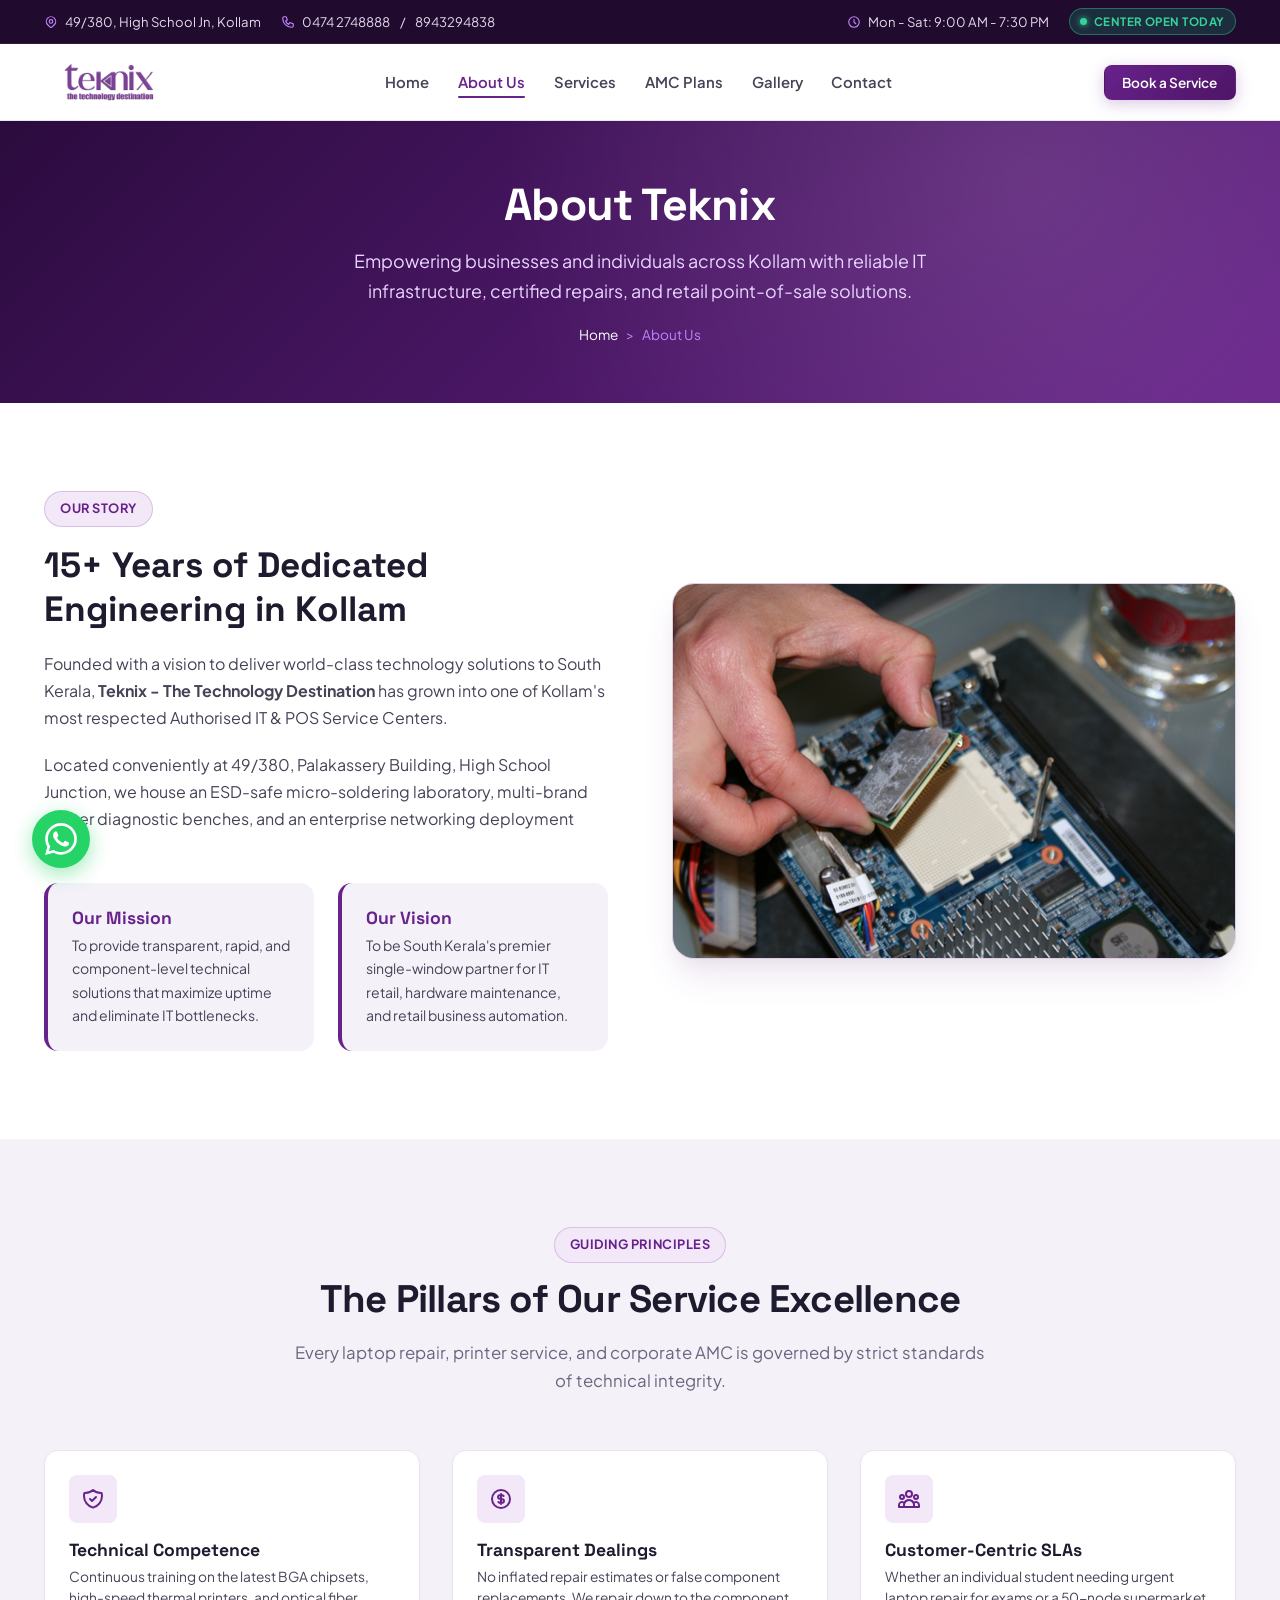
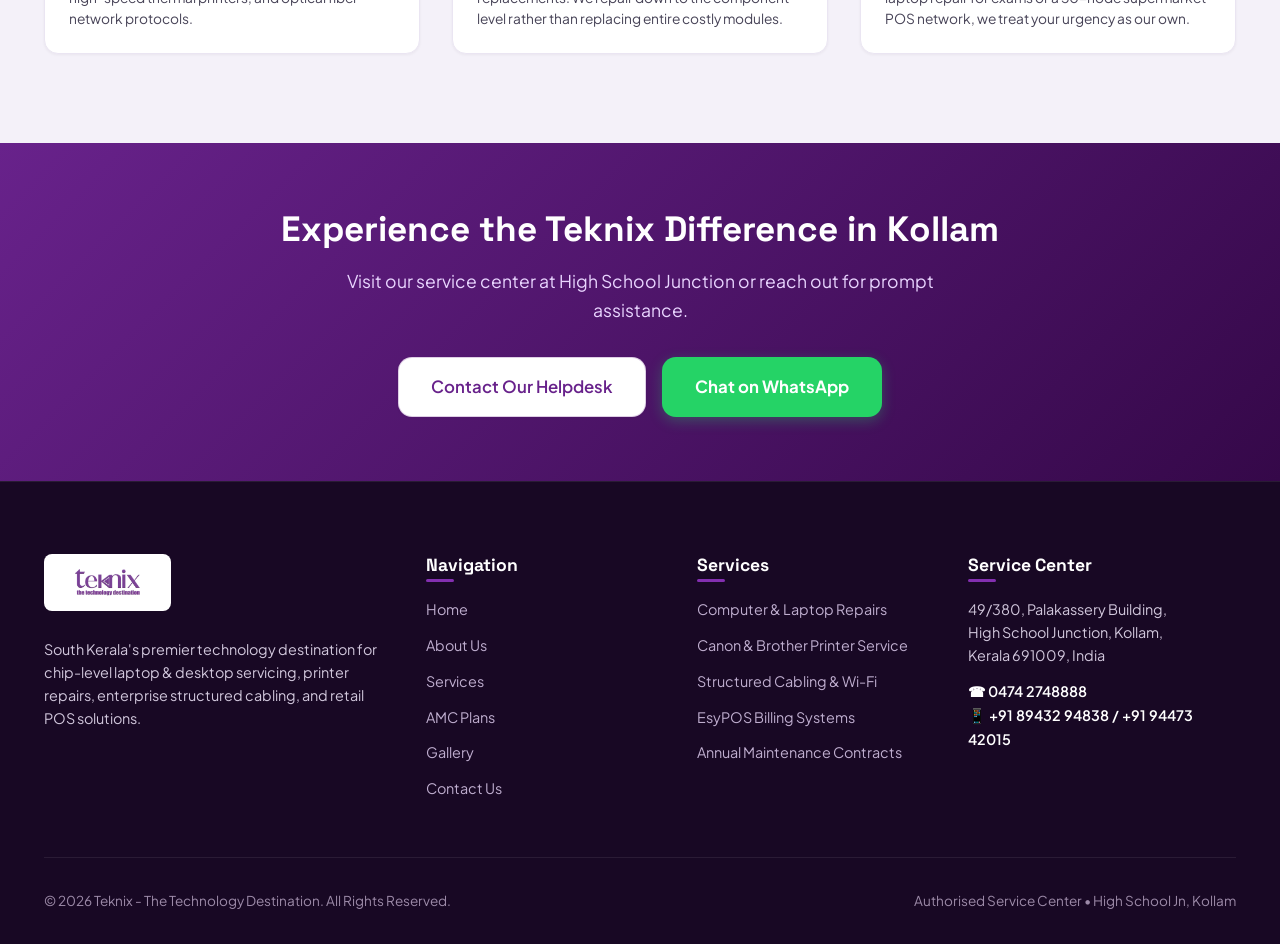
==== about.html @ 121cdf32 "feat: Teknix modern multi-page website with hero slider, full gallery, and repair estimator" ====
<!DOCTYPE html>
<html lang="en">
<head>
  <meta charset="UTF-8">
  <meta name="viewport" content="width=device-width, initial-scale=1.0">
  <title>About Us | Teknix - The Technology Destination | Kollam</title>
  <meta name="description" content="Learn about Teknix, Kollam's trusted IT hardware and POS solutions provider for over 15 years. Authorised service center at High School Junction, Kollam.">
  <link rel="icon" type="image/png" href="images/lgotek.png">
  <link rel="stylesheet" href="css/style.css">
</head>
<body>

  <!-- TOP BAR -->
  <!-- TOP ANNOUNCEMENT BAR (CLEAN, TIDY & RESPONSIVE) -->
  <div class="top-bar">
    <div class="container">
      <div class="top-bar-left">
        <div class="top-item top-item-addr">
          <svg width="14" height="14" fill="none" stroke="currentColor" stroke-width="2" viewBox="0 0 24 24">
            <path stroke-linecap="round" stroke-linejoin="round" d="M17.657 16.657L13.414 20.9a1.998 1.998 0 01-2.827 0l-4.244-4.243a8 8 0 1111.314 0z"></path>
            <path stroke-linecap="round" stroke-linejoin="round" d="M15 11a3 3 0 11-6 0 3 3 0 016 0z"></path>
          </svg>
          <a href="https://maps.app.goo.gl/BwHeQLVbWqw4kqsV6" target="_blank" rel="noopener">49/380, High School Jn, Kollam</a>
        </div>
        <div class="top-item">
          <svg width="14" height="14" fill="none" stroke="currentColor" stroke-width="2" viewBox="0 0 24 24">
            <path stroke-linecap="round" stroke-linejoin="round" d="M3 5a2 2 0 012-2h3.28a1 1 0 01.948.684l1.498 4.493a1 1 0 01-.502 1.21l-2.257 1.13a11.042 11.042 0 005.516 5.516l1.13-2.257a1 1 0 011.21-.502l4.493 1.498a1 1 0 01.684.949V19a2 2 0 01-2 2h-1C9.716 21 3 14.284 3 6V5z"></path>
          </svg>
          <a href="tel:04742748888">0474 2748888</a>&nbsp;/&nbsp;<a href="tel:8943294838">8943294838</a>
        </div>
      </div>
      <div class="top-bar-right">
        <div class="top-item top-item-hours">
          <svg width="14" height="14" fill="none" stroke="currentColor" stroke-width="2" viewBox="0 0 24 24">
            <path stroke-linecap="round" stroke-linejoin="round" d="M12 8v4l3 3m6-3a9 9 0 11-18 0 9 9 0 0118 0z"></path>
          </svg>
          <span>Mon - Sat: 9:00 AM - 7:30 PM</span>
        </div>
        <span class="top-badge-status">
          <span class="badge-dot"></span> Center Open Today
        </span>
      </div>
    </div>
  </div>

  <!-- HEADER -->
  <header class="site-header">
    <div class="container">
      <nav class="navbar" aria-label="Main Navigation">
        <a href="index.html" class="brand-logo-wrap">
          <img src="images/teknix-logo.png" alt="Teknix The Technology Destination" class="brand-logo">
        </a>

        <ul class="nav-links" id="navLinks">
          <li><a href="index.html" class="nav-link">Home</a></li>
          <li><a href="about.html" class="nav-link active">About Us</a></li>
          <li><a href="services.html" class="nav-link">Services</a></li>
          <li><a href="amc.html" class="nav-link">AMC Plans</a></li>
          <li><a href="gallery.html" class="nav-link">Gallery</a></li>
          <li><a href="contact.html" class="nav-link">Contact</a></li>
        </ul>

        <div class="nav-actions">
          <button type="button" class="btn btn-primary btn-sm open-booking-modal" data-service-prefill="About Teknix Enquiry">
            Book a Service
          </button>
          <button class="menu-toggle" id="menuToggle" aria-label="Toggle Navigation Menu">
            <svg width="22" height="22" fill="none" stroke="currentColor" stroke-width="2" viewBox="0 0 24 24">
              <path stroke-linecap="round" stroke-linejoin="round" d="M4 6h16M4 12h16M4 18h16"></path>
            </svg>
          </button>
        </div>
      </nav>
    </div>
  </header>

  <!-- PAGE HERO -->
  <section class="page-hero">
    <div class="container">
      <h1 class="page-hero-title reveal">About Teknix</h1>
      <p class="page-hero-desc reveal delay-1">Empowering businesses and individuals across Kollam with reliable IT infrastructure, certified repairs, and retail point-of-sale solutions.</p>
      <div class="breadcrumb-nav reveal delay-2">
        <a href="index.html">Home</a> &gt; <span>About Us</span>
      </div>
    </div>
  </section>

  <!-- MAIN ABOUT CONTENT -->
  <section class="section-pad" style="background: #ffffff;">
    <div class="container">
      <div class="why-grid">
        <div class="reveal-left">
          <span class="badge badge-purple">Our Story</span>
          <h2 style="font-size: 2.2rem; margin: 1rem 0 1.2rem;">15+ Years of Dedicated Engineering in Kollam</h2>
          <p style="color: var(--text-body); line-height: 1.7; margin-bottom: 1.2rem;">
            Founded with a vision to deliver world-class technology solutions to South Kerala, <b>Teknix - The Technology Destination</b> has grown into one of Kollam's most respected Authorised IT & POS Service Centers.
          </p>
          <p style="color: var(--text-body); line-height: 1.7; margin-bottom: 1.5rem;">
            Located conveniently at 49/380, Palakassery Building, High School Junction, we house an ESD-safe micro-soldering laboratory, multi-brand printer diagnostic benches, and an enterprise networking deployment crew.
          </p>

          <div style="display: grid; grid-template-columns: 1fr 1fr; gap: 1.5rem; margin-top: 1.5rem;">
            <div style="background: var(--bg-surface-alt); padding: 1.5rem; border-radius: var(--radius-md); border-left: 4px solid var(--brand-purple);">
              <h4 style="color: var(--brand-purple); font-size: 1.1rem; margin-bottom: 0.3rem;">Our Mission</h4>
              <p style="font-size: 0.88rem; color: var(--text-body);">To provide transparent, rapid, and component-level technical solutions that maximize uptime and eliminate IT bottlenecks.</p>
            </div>
            <div style="background: var(--bg-surface-alt); padding: 1.5rem; border-radius: var(--radius-md); border-left: 4px solid var(--brand-purple);">
              <h4 style="color: var(--brand-purple); font-size: 1.1rem; margin-bottom: 0.3rem;">Our Vision</h4>
              <p style="font-size: 0.88rem; color: var(--text-body);">To be South Kerala's premier single-window partner for IT retail, hardware maintenance, and retail business automation.</p>
            </div>
          </div>
        </div>

        <div class="reveal-right">
          <img src="images/services/serviceimg5.png" alt="Teknix Service Center" style="border-radius: var(--radius-lg); box-shadow: var(--shadow-lg); border: 1px solid var(--border-purple);">
        </div>
      </div>
    </div>
  </section>

  <!-- CORE VALUES -->
  <section class="section-pad" style="background: var(--bg-surface-alt);">
    <div class="container">
      <div class="section-head reveal">
        <span class="badge badge-purple">Guiding Principles</span>
        <h2 class="section-title">The Pillars of Our Service Excellence</h2>
        <p class="section-desc">Every laptop repair, printer service, and corporate AMC is governed by strict standards of technical integrity.</p>
      </div>

      <div class="services-grid">
        <div class="pillar-card reveal delay-1">
          <div class="pillar-icon">
            <svg width="24" height="24" fill="none" stroke="currentColor" stroke-width="2" viewBox="0 0 24 24">
              <path stroke-linecap="round" stroke-linejoin="round" d="M9 12l2 2 4-4m5.618-4.016A11.955 11.955 0 0112 2.944a11.955 11.955 0 01-8.618 3.04A12.02 12.02 0 003 9c0 5.591 3.824 10.29 9 11.622 5.176-1.332 9-6.03 9-11.622 0-1.042-.133-2.052-.382-3.016z"></path>
            </svg>
          </div>
          <h4 class="pillar-title">Technical Competence</h4>
          <p class="pillar-desc">Continuous training on the latest BGA chipsets, high-speed thermal printers, and optical fiber network protocols.</p>
        </div>

        <div class="pillar-card reveal delay-2">
          <div class="pillar-icon">
            <svg width="24" height="24" fill="none" stroke="currentColor" stroke-width="2" viewBox="0 0 24 24">
              <path stroke-linecap="round" stroke-linejoin="round" d="M12 8c-1.657 0-3 .895-3 2s1.343 2 3 2 3 .895 3 2-1.343 2-3 2m0-8c1.11 0 2.08.402 2.599 1M12 8V7m0 1v8m0 0v1m0-1c-1.11 0-2.08-.402-2.599-1M21 12a9 9 0 11-18 0 9 9 0 0118 0z"></path>
            </svg>
          </div>
          <h4 class="pillar-title">Transparent Dealings</h4>
          <p class="pillar-desc">No inflated repair estimates or false component replacements. We repair down to the component level rather than replacing entire costly modules.</p>
        </div>

        <div class="pillar-card reveal delay-3">
          <div class="pillar-icon">
            <svg width="24" height="24" fill="none" stroke="currentColor" stroke-width="2" viewBox="0 0 24 24">
              <path stroke-linecap="round" stroke-linejoin="round" d="M17 20h5v-2a3 3 0 00-5.356-1.857M17 20H7m10 0v-2c0-.656-.126-1.283-.356-1.857M7 20H2v-2a3 3 0 015.356-1.857M7 20v-2c0-.656.126-1.283.356-1.857m0 0a5.002 5.002 0 019.288 0M15 7a3 3 0 11-6 0 3 3 0 016 0zm6 3a2 2 0 11-4 0 2 2 0 014 0zM7 10a2 2 0 11-4 0 2 2 0 014 0z"></path>
            </svg>
          </div>
          <h4 class="pillar-title">Customer-Centric SLAs</h4>
          <p class="pillar-desc">Whether an individual student needing urgent laptop repair for exams or a 50-node supermarket POS network, we treat your urgency as our own.</p>
        </div>
      </div>
    </div>
  </section>

  <!-- CTA STRIP -->
  <section style="background: linear-gradient(135deg, var(--brand-purple) 0%, #350849 100%); color: #fff; padding: 4rem 0; text-align: center;">
    <div class="container reveal">
      <h2 style="font-size: 2.2rem; color: #fff; margin-bottom: 1rem;">Experience the Teknix Difference in Kollam</h2>
      <p style="font-size: 1.1rem; color: #e9d5ff; max-width: 650px; margin: 0 auto 2rem;">Visit our service center at High School Junction or reach out for prompt assistance.</p>
      <div style="display: flex; gap: 1rem; justify-content: center; flex-wrap: wrap;">
        <a href="contact.html" class="btn btn-secondary btn-lg" style="background: #fff; color: var(--brand-purple);">Contact Our Helpdesk</a>
        <a href="https://wa.me/918943294838" class="btn btn-whatsapp btn-lg" target="_blank" rel="noopener">Chat on WhatsApp</a>
      </div>
    </div>
  </section>

  <!-- FOOTER -->
  <footer class="site-footer">
    <div class="container">
      <div class="footer-grid">
        <div class="footer-col">
          <div class="brand-logo-wrap" style="margin-bottom: 1.2rem; background: #ffffff; padding: 0.6rem 1rem; border-radius: var(--radius-sm); display: inline-block;">
            <img src="images/teknix-logo.png" alt="Teknix" style="height: 38px;">
          </div>
          <p style="font-size: 0.9rem; line-height: 1.6; margin-bottom: 1.4rem;">
            South Kerala's premier technology destination for chip-level laptop & desktop servicing, printer repairs, enterprise structured cabling, and retail POS solutions.
          </p>
        </div>

        <div class="footer-col">
          <h4>Navigation</h4>
          <div class="footer-links-list">
            <a href="index.html">Home</a>
            <a href="about.html">About Us</a>
            <a href="services.html">Services</a>
            <a href="amc.html">AMC Plans</a>
            <a href="gallery.html">Gallery</a>
            <a href="contact.html">Contact Us</a>
          </div>
        </div>

        <div class="footer-col">
          <h4>Services</h4>
          <div class="footer-links-list">
            <a href="services.html">Computer & Laptop Repairs</a>
            <a href="services.html">Canon & Brother Printer Service</a>
            <a href="services.html">Structured Cabling & Wi-Fi</a>
            <a href="services.html">EsyPOS Billing Systems</a>
            <a href="amc.html">Annual Maintenance Contracts</a>
          </div>
        </div>

        <div class="footer-col">
          <h4>Service Center</h4>
          <p style="font-size: 0.9rem; line-height: 1.6; margin-bottom: 0.8rem;">
            49/380, Palakassery Building,<br>
            High School Junction, Kollam,<br>
            Kerala 691009, India
          </p>
          <p style="font-size: 0.9rem; color: #ffffff; font-weight: 600;">
            ☎ 0474 2748888<br>
            📱 +91 89432 94838 / +91 94473 42015
          </p>
        </div>
      </div>

      <div class="footer-bottom">
        <div>&copy; 2026 Teknix - The Technology Destination. All Rights Reserved.</div>
        <div>Authorised Service Center • High School Jn, Kollam</div>
      </div>
    </div>
  </footer>

  <!-- BOOKING MODAL -->
  <div class="modal-overlay" id="bookingModal" role="dialog" aria-modal="true" aria-labelledby="modalTitle">
    <div class="modal-card">
      <div class="modal-header">
        <h3 id="modalTitle">Book a Service or Pickup</h3>
        <button class="modal-close-btn" id="closeModalBtn" aria-label="Close dialog">&times;</button>
      </div>
      <div class="modal-body">
        <form id="modalBookingForm" class="quick-form">
          <div class="form-group">
            <label for="modalServiceInput" class="form-label">Service Required</label>
            <input type="text" id="modalServiceInput" class="form-control" value="Laptop Repair" required>
          </div>
          <div class="form-group">
            <label for="modalNameInput" class="form-label">Your Full Name</label>
            <input type="text" id="modalNameInput" class="form-control" placeholder="e.g. Arun Nair" required>
          </div>
          <div class="form-group">
            <label for="modalPhoneInput" class="form-label">Contact / WhatsApp Number</label>
            <input type="tel" id="modalPhoneInput" class="form-control" placeholder="e.g. 9447342015" required pattern="[0-9]{10}">
          </div>
          <div class="form-group">
            <label for="modalNotesInput" class="form-label">Problem Description or Address (for Pickup)</label>
            <textarea id="modalNotesInput" class="form-control" rows="3" placeholder="Tell us about the issue or specify doorstep pickup address in Kollam"></textarea>
          </div>
          <button type="submit" class="btn btn-primary" style="margin-top: 0.5rem; width: 100%;">
            Confirm & Send via WhatsApp
          </button>
        </form>
      </div>
    </div>
  </div>

  <a href="https://wa.me/918943294838" class="floating-whatsapp" target="_blank" rel="noopener">
    <svg fill="currentColor" viewBox="0 0 24 24">
      <path d="M.057 24l1.687-6.163c-1.041-1.804-1.588-3.849-1.587-5.946.003-6.556 5.338-11.891 11.893-11.891 3.181.001 6.167 1.24 8.413 3.488 2.245 2.248 3.481 5.236 3.48 8.414-.003 6.557-5.338 11.892-11.893 11.892-1.99-.001-3.951-.5-5.688-1.448l-6.305 1.654zm6.597-3.807c1.676.995 3.276 1.591 5.392 1.592 5.448 0 9.886-4.434 9.889-9.885.002-5.462-4.415-9.89-9.881-9.892-5.452 0-9.887 4.434-9.889 9.884-.001 2.225.651 3.891 1.746 5.634l-.999 3.648 3.742-.981zm11.387-5.464c-.074-.124-.272-.198-.57-.347-.297-.149-1.758-.868-2.031-.967-.272-.099-.47-.149-.669.149-.198.297-.768.967-.941 1.165-.173.198-.347.223-.644.074-.297-.149-1.255-.462-2.39-1.475-.883-.788-1.48-1.761-1.653-2.059-.173-.297-.018-.458.13-.606.134-.133.297-.347.446-.521.151-.172.2-.296.3-.495.099-.198.05-.372-.025-.521-.075-.148-.669-1.611-.916-2.206-.242-.579-.487-.501-.669-.51l-.57-.01c-.198 0-.52.074-.792.372s-1.04 1.016-1.04 2.479 1.065 2.876 1.213 3.074c.149.198 2.095 3.2 5.076 4.487.709.306 1.263.489 1.694.626.712.226 1.36.194 1.872.118.571-.085 1.758-.719 2.006-1.413.248-.695.248-1.29.173-1.414z"/>
    </svg>
  </a>

  <script src="js/app.js"></script>
</body>
</html>
---- css/style.css ----
/* ===================================================================
   TEKNIX - THE TECHNOLOGY DESTINATION
   Official Theme: Logo Purple & Clean Modern Palette
   Authorised IT & POS Service Center | Kollam, Kerala
   =================================================================== */

@import url('https://fonts.googleapis.com/css2?family=Plus+Jakarta+Sans:wght@300;400;500;600;700;800&family=Space+Grotesk:wght@500;600;700;800&display=swap');

:root {
  /* Official Teknix Purple Theme */
  --brand-purple: #68228b;
  --brand-purple-dark: #4d1566;
  --brand-purple-deep: #3b0d4f;
  --brand-purple-light: #832fb0;
  --brand-purple-soft: #f3e8f8;
  --brand-purple-glow: rgba(104, 34, 139, 0.25);
  
  --accent-blue: #2563eb;
  --accent-cyan: #0284c7;
  --accent-amber: #d97706;
  --accent-green: #059669;

  /* Clean Light Theme Surfaces */
  --bg-body: #fbfafd;
  --bg-surface: #ffffff;
  --bg-surface-alt: #f4f1f9;
  --bg-surface-elevated: #ffffff;
  --bg-glass: rgba(255, 255, 255, 0.92);

  /* Typography Colors */
  --text-main: #1e1b2e;
  --text-body: #474357;
  --text-muted: #6b667e;
  --text-light: #9f9baa;

  /* Borders & Shadows */
  --border-subtle: #eae5f2;
  --border-purple: rgba(104, 34, 139, 0.22);
  --border-focus: #68228b;

  --shadow-xs: 0 1px 3px rgba(30, 27, 46, 0.05);
  --shadow-sm: 0 4px 12px rgba(30, 27, 46, 0.06);
  --shadow-md: 0 10px 25px -4px rgba(104, 34, 139, 0.08), 0 4px 12px -2px rgba(30, 27, 46, 0.05);
  --shadow-lg: 0 20px 35px -5px rgba(104, 34, 139, 0.12), 0 8px 16px -4px rgba(30, 27, 46, 0.04);
  --shadow-glow: 0 0 25px var(--brand-purple-glow);

  --radius-sm: 8px;
  --radius-md: 14px;
  --radius-lg: 22px;
  --radius-full: 9999px;

  --font-main: 'Plus Jakarta Sans', -apple-system, BlinkMacSystemFont, sans-serif;
  --font-heading: 'Space Grotesk', 'Plus Jakarta Sans', sans-serif;

  --transition-fast: 0.2s cubic-bezier(0.16, 1, 0.3, 1);
  --transition-normal: 0.35s cubic-bezier(0.16, 1, 0.3, 1);
}

/* ===================================================================
   BASE & RESET
   =================================================================== */
*, *::before, *::after {
  box-sizing: border-box;
  margin: 0;
  padding: 0;
}

html {
  scroll-behavior: smooth;
  scroll-padding-top: 90px;
}

body {
  font-family: var(--font-main);
  background-color: var(--bg-body);
  color: var(--text-body);
  line-height: 1.65;
  overflow-x: hidden;
  position: relative;
  -webkit-font-smoothing: antialiased;
}

/* Subtle background accent glow */
body::before {
  content: '';
  position: fixed;
  top: -100px;
  right: -50px;
  width: 550px;
  height: 550px;
  background: radial-gradient(circle, rgba(104, 34, 139, 0.05) 0%, transparent 70%);
  z-index: -1;
  pointer-events: none;
  filter: blur(80px);
}

body::after {
  content: '';
  position: fixed;
  bottom: 10%;
  left: -80px;
  width: 500px;
  height: 500px;
  background: radial-gradient(circle, rgba(131, 47, 176, 0.04) 0%, transparent 70%);
  z-index: -1;
  pointer-events: none;
  filter: blur(90px);
}

img {
  max-width: 100%;
  height: auto;
  display: block;
}

a {
  color: inherit;
  text-decoration: none;
  transition: var(--transition-fast);
}

ul {
  list-style: none;
}

button, input, select, textarea {
  font-family: inherit;
  font-size: 1rem;
}

.container {
  width: 100%;
  max-width: 1240px;
  margin: 0 auto;
  padding: 0 1.5rem;
}

/* ===================================================================
   TYPOGRAPHY & UTILITIES
   =================================================================== */
h1, h2, h3, h4, h5, h6 {
  font-family: var(--font-heading);
  color: var(--text-main);
  font-weight: 700;
  line-height: 1.25;
}

.text-purple {
  color: var(--brand-purple) !important;
}

.text-gradient {
  background: linear-gradient(135deg, var(--brand-purple) 0%, #a239d9 100%);
  -webkit-background-clip: text;
  -webkit-text-fill-color: transparent;
}

.badge {
  display: inline-flex;
  align-items: center;
  gap: 0.5rem;
  padding: 0.4rem 0.95rem;
  font-size: 0.8rem;
  font-weight: 700;
  border-radius: var(--radius-full);
  letter-spacing: 0.04em;
  text-transform: uppercase;
}

.badge-purple {
  background: var(--brand-purple-soft);
  color: var(--brand-purple);
  border: 1px solid rgba(104, 34, 139, 0.2);
}

.badge-green {
  background: #ecfdf5;
  color: #047857;
  border: 1px solid #a7f3d0;
}

.badge-dot {
  width: 7px;
  height: 7px;
  border-radius: 50%;
  background-color: currentColor;
  box-shadow: 0 0 6px currentColor;
  animation: pulse-dot 2s infinite ease-in-out;
}

@keyframes pulse-dot {
  0%, 100% { opacity: 1; transform: scale(1); }
  50% { opacity: 0.4; transform: scale(0.8); }
}

/* BUTTONS */
.btn {
  display: inline-flex;
  align-items: center;
  justify-content: center;
  gap: 0.6rem;
  padding: 0.78rem 1.6rem;
  font-size: 0.95rem;
  font-weight: 600;
  border-radius: var(--radius-md);
  cursor: pointer;
  transition: all var(--transition-fast);
  border: 1px solid transparent;
  text-align: center;
}

.btn-primary {
  background: linear-gradient(135deg, var(--brand-purple) 0%, var(--brand-purple-dark) 100%);
  color: #ffffff;
  box-shadow: 0 4px 15px var(--brand-purple-glow);
}

.btn-primary:hover {
  transform: translateY(-2px);
  box-shadow: 0 8px 25px rgba(104, 34, 139, 0.38);
  color: #ffffff;
}

.btn-secondary {
  background: #ffffff;
  color: var(--brand-purple);
  border: 1px solid var(--border-purple);
  box-shadow: var(--shadow-xs);
}

.btn-secondary:hover {
  background: var(--brand-purple-soft);
  border-color: var(--brand-purple);
  transform: translateY(-2px);
}

.btn-whatsapp {
  background: #25D366;
  color: #ffffff;
  font-weight: 700;
  box-shadow: 0 4px 14px rgba(37, 211, 102, 0.3);
}

.btn-whatsapp:hover {
  background: #20bd5a;
  transform: translateY(-2px);
  box-shadow: 0 6px 20px rgba(37, 211, 102, 0.45);
  color: #ffffff;
}

.btn-sm {
  padding: 0.5rem 1.1rem;
  font-size: 0.85rem;
  border-radius: var(--radius-sm);
}

.btn-lg {
  padding: 0.95rem 2rem;
  font-size: 1.05rem;
  border-radius: var(--radius-md);
}

/* ===================================================================
   TOP NOTIFICATION BAR (CLEAN, NON-BREAKING, RESPONSIVE)
   =================================================================== */
.top-bar {
  background: #200a2d;
  color: #e2d9eb;
  font-size: 0.82rem;
  padding: 0.5rem 0;
  border-bottom: 1px solid rgba(255, 255, 255, 0.08);
  position: relative;
  z-index: 101;
}

.top-bar .container {
  display: flex;
  justify-content: space-between;
  align-items: center;
  flex-wrap: nowrap;
  gap: 1rem;
}

.top-bar-left, .top-bar-right {
  display: flex;
  align-items: center;
  gap: 1.25rem;
  white-space: nowrap;
}

.top-item {
  display: inline-flex;
  align-items: center;
  gap: 0.45rem;
  white-space: nowrap;
}

.top-item svg {
  color: #c084fc;
  flex-shrink: 0;
}

.top-item a {
  color: #e2d9eb;
  transition: color var(--transition-fast);
}

.top-item a:hover {
  color: #ffffff;
}

.top-badge-status {
  background: rgba(16, 185, 129, 0.2);
  color: #34d399;
  border: 1px solid rgba(52, 211, 153, 0.4);
  padding: 0.2rem 0.65rem;
  font-size: 0.72rem;
  font-weight: 700;
  border-radius: var(--radius-full);
  display: inline-flex;
  align-items: center;
  gap: 0.4rem;
  letter-spacing: 0.04em;
  text-transform: uppercase;
  white-space: nowrap;
}

@media (max-width: 1080px) {
  .top-item-hours {
    display: none !important;
  }
}

@media (max-width: 640px) {
  .top-bar {
    padding: 0.35rem 0;
    font-size: 0.75rem;
  }
  .top-item-addr {
    display: none !important;
  }
}

/* ===================================================================
   HEADER & NAVBAR
   =================================================================== */
.site-header {
  position: sticky;
  top: 0;
  width: 100%;
  background: var(--bg-glass);
  backdrop-filter: blur(18px);
  -webkit-backdrop-filter: blur(18px);
  border-bottom: 1px solid var(--border-subtle);
  box-shadow: var(--shadow-xs);
  z-index: 100;
  transition: all var(--transition-fast);
}

.site-header.scrolled {
  background: rgba(255, 255, 255, 0.98);
  box-shadow: var(--shadow-sm);
}

.navbar {
  display: flex;
  justify-content: space-between;
  align-items: center;
  padding: 0.75rem 0;
}

.brand-logo-wrap {
  display: flex;
  align-items: center;
  gap: 0.85rem;
}

.brand-logo {
  height: 52px;
  width: auto;
  object-fit: contain;
}

.nav-links {
  display: flex;
  align-items: center;
  gap: 1.8rem;
}

.nav-link {
  font-weight: 600;
  font-size: 0.93rem;
  color: var(--text-body);
  position: relative;
  padding: 0.45rem 0;
}

.nav-link:hover, .nav-link.active {
  color: var(--brand-purple);
}

.nav-link::after {
  content: '';
  position: absolute;
  bottom: 0;
  left: 0;
  width: 0%;
  height: 2.5px;
  background: var(--brand-purple);
  border-radius: var(--radius-full);
  transition: width var(--transition-fast);
}

.nav-link:hover::after, .nav-link.active::after {
  width: 100%;
}

.nav-actions {
  display: flex;
  align-items: center;
  gap: 0.85rem;
}

.menu-toggle {
  display: none;
  background: var(--bg-surface-alt);
  border: 1px solid var(--border-subtle);
  color: var(--text-main);
  width: 42px;
  height: 42px;
  border-radius: var(--radius-sm);
  cursor: pointer;
  align-items: center;
  justify-content: center;
}

/* ===================================================================
   HERO FULL SLIDER (FULL WIDTH, EDGE-TO-EDGE)
   =================================================================== */
.hero-full-slider {
  position: relative;
  width: 100%;
  margin: 0;
  padding: 0;
  background: #13041c;
  overflow: hidden;
}

.hero-slider-wrap {
  position: relative;
  width: 100%;
  overflow: hidden;
}

.hero-slider-track {
  position: relative;
  width: 100%;
  height: 78vh;
  min-height: 620px;
  max-height: 780px;
}

.hero-slide {
  position: absolute;
  inset: 0;
  opacity: 0;
  visibility: hidden;
  transition: opacity 0.85s cubic-bezier(0.4, 0, 0.2, 1), visibility 0.85s ease;
  display: flex;
  align-items: center;
  z-index: 1;
}

.hero-slide.active {
  opacity: 1;
  visibility: visible;
  z-index: 2;
}

.hero-slide-bg {
  position: absolute;
  inset: 0;
  background-size: cover;
  background-position: center;
  transform: scale(1.08);
  transition: transform 6.5s cubic-bezier(0.16, 1, 0.3, 1);
}

.hero-slide.active .hero-slide-bg {
  transform: scale(1);
}

.hero-slide-overlay {
  position: absolute;
  inset: 0;
  background: linear-gradient(90deg, rgba(16, 4, 25, 0.95) 0%, rgba(35, 8, 52, 0.88) 46%, rgba(16, 4, 25, 0.62) 100%);
}

.hero-slide-container {
  position: relative;
  z-index: 3;
  width: 100%;
}

.hero-slide-content {
  position: relative;
  max-width: 760px;
  color: #ffffff;
  padding: 2rem 0;
}

.slide-badge {
  display: inline-flex;
  align-items: center;
  gap: 0.55rem;
  padding: 0.42rem 1.1rem;
  background: rgba(255, 255, 255, 0.16);
  backdrop-filter: blur(12px);
  -webkit-backdrop-filter: blur(12px);
  border: 1px solid rgba(255, 255, 255, 0.35);
  border-radius: var(--radius-full);
  font-size: 0.84rem;
  font-weight: 700;
  letter-spacing: 0.04em;
  text-transform: uppercase;
  color: #f5e9ff;
  margin-bottom: 1.3rem;
  box-shadow: 0 4px 15px rgba(0, 0, 0, 0.2);
}

.slide-title {
  font-size: 3.3rem;
  line-height: 1.12;
  font-weight: 800;
  letter-spacing: -0.03em;
  color: #ffffff;
  margin-bottom: 1.2rem;
  text-shadow: 0 4px 20px rgba(0, 0, 0, 0.4);
}

.slide-desc {
  font-size: 1.12rem;
  line-height: 1.65;
  color: #edd9fa;
  margin-bottom: 2.2rem;
  max-width: 660px;
  text-shadow: 0 2px 8px rgba(0, 0, 0, 0.3);
}

.slide-actions {
  display: flex;
  flex-wrap: wrap;
  gap: 1.1rem;
  align-items: center;
}

.slide-metrics-row {
  display: flex;
  gap: 2.5rem;
  margin-top: 2.4rem;
  padding-top: 1.8rem;
  border-top: 1px solid rgba(255, 255, 255, 0.18);
}

.slide-metric-val {
  font-family: var(--font-heading);
  font-size: 1.75rem;
  font-weight: 800;
  color: #ffffff;
  letter-spacing: -0.02em;
}

.slide-metric-lbl {
  font-size: 0.8rem;
  color: #d8b4fe;
  font-weight: 600;
  text-transform: uppercase;
  letter-spacing: 0.03em;
  margin-top: 0.2rem;
}

/* Full Slider Navigation Controls */
.slider-arrow {
  position: absolute;
  top: 50%;
  transform: translateY(-50%);
  width: 56px;
  height: 56px;
  border-radius: 50%;
  background: rgba(255, 255, 255, 0.16);
  backdrop-filter: blur(14px);
  -webkit-backdrop-filter: blur(14px);
  border: 1.5px solid rgba(255, 255, 255, 0.38);
  color: #ffffff;
  display: flex;
  align-items: center;
  justify-content: center;
  cursor: pointer;
  z-index: 10;
  transition: all var(--transition-fast);
  box-shadow: 0 8px 24px rgba(0, 0, 0, 0.3);
}

.slider-arrow:hover {
  background: var(--brand-purple);
  border-color: #ffffff;
  transform: translateY(-50%) scale(1.12);
  box-shadow: 0 0 25px rgba(131, 47, 176, 0.7);
}

.slider-arrow.prev { left: 2.2rem; }
.slider-arrow.next { right: 2.2rem; }

.slider-dots {
  position: absolute;
  bottom: 2.2rem;
  left: 50%;
  transform: translateX(-50%);
  display: flex;
  gap: 0.75rem;
  z-index: 10;
}

.slider-dot {
  width: 14px;
  height: 10px;
  border-radius: var(--radius-full);
  background: rgba(255, 255, 255, 0.35);
  border: none;
  cursor: pointer;
  transition: all var(--transition-normal);
}

.slider-dot:hover {
  background: rgba(255, 255, 255, 0.75);
}

.slider-dot.active {
  width: 48px;
  background: #ffffff;
  box-shadow: 0 0 16px rgba(255, 255, 255, 0.9);
}

/* ===================================================================
   HERO QUICK BOOKING BAR (FULL WIDTH SECTION DIRECTLY UNDER SLIDER)
   =================================================================== */
.hero-booking-section {
  position: relative;
  width: 100%;
  background: linear-gradient(180deg, var(--bg-surface-alt) 0%, #ffffff 100%);
  padding: 1.8rem 0 2.5rem;
  border-bottom: 1px solid var(--border-subtle);
  margin-top: -1.2rem;
  z-index: 5;
}

.hero-booking-bar {
  background: #ffffff;
  border: 1px solid var(--border-purple);
  border-radius: var(--radius-lg);
  padding: 1.8rem 2.2rem;
  box-shadow: 0 15px 35px -5px rgba(104, 34, 139, 0.15);
  position: relative;
}

.hero-booking-bar::before {
  content: '';
  position: absolute;
  top: 0;
  left: 0;
  right: 0;
  height: 4px;
  background: linear-gradient(90deg, var(--brand-purple), #a855f7, #38bdf8);
  border-radius: var(--radius-lg) var(--radius-lg) 0 0;
}

.hero-bar-form {
  display: grid;
  grid-template-columns: 1.4fr 1.1fr 1.3fr 1.1fr;
  gap: 1.2rem;
  align-items: flex-end;
}

@media (max-width: 1024px) {
  .hero-slider-track {
    height: 640px;
    min-height: 580px;
  }
  .slide-title {
    font-size: 2.6rem;
  }
  .slider-arrow.prev { left: 1.2rem; }
  .slider-arrow.next { right: 1.2rem; }
  .hero-bar-form {
    grid-template-columns: 1fr 1fr;
  }
}

@media (max-width: 768px) {
  .hero-slider-track {
    height: auto;
    min-height: 600px;
  }
  .hero-slide {
    position: relative;
    padding: 3.5rem 0 4rem;
  }
  .hero-slide:not(.active) {
    display: none;
  }
  .slide-title {
    font-size: 2.1rem;
    line-height: 1.2;
  }
  .slide-desc {
    font-size: 1rem;
  }
  .slider-arrow {
    width: 44px;
    height: 44px;
    background: rgba(0, 0, 0, 0.45);
    border-color: rgba(255, 255, 255, 0.4);
  }
  .slider-arrow.prev { left: 0.6rem; }
  .slider-arrow.next { right: 0.6rem; }
  .slider-dots {
    bottom: 1.2rem;
  }
  .hero-bar-form {
    grid-template-columns: 1fr;
  }
  .slide-metrics-row {
    flex-wrap: wrap;
    gap: 1.2rem;
    margin-top: 1.5rem;
    padding-top: 1.2rem;
  }
  .slide-metric-val {
    font-size: 1.35rem;
  }
}

/* Quick Hero Booking Card */
.hero-card {
  background: var(--bg-surface);
  border: 1px solid var(--border-purple);
  border-radius: var(--radius-lg);
  padding: 2.2rem;
  box-shadow: var(--shadow-lg);
  position: relative;
  overflow: hidden;
}

.hero-card::before {
  content: '';
  position: absolute;
  top: 0;
  left: 0;
  right: 0;
  height: 4px;
  background: linear-gradient(90deg, var(--brand-purple), #a855f7);
}

.hero-card-header {
  margin-bottom: 1.5rem;
}

.hero-card-title {
  font-size: 1.35rem;
  font-weight: 800;
  color: var(--text-main);
  display: flex;
  align-items: center;
  justify-content: space-between;
}

.hero-card-desc {
  font-size: 0.88rem;
  color: var(--text-muted);
  margin-top: 0.25rem;
}

.quick-form {
  display: flex;
  flex-direction: column;
  gap: 1.1rem;
}

.form-group {
  display: flex;
  flex-direction: column;
  gap: 0.4rem;
}

.form-label {
  font-size: 0.82rem;
  font-weight: 700;
  color: var(--text-main);
}

.form-control {
  background: #ffffff;
  border: 1.5px solid var(--border-subtle);
  border-radius: var(--radius-sm);
  color: var(--text-main);
  padding: 0.75rem 0.95rem;
  font-size: 0.92rem;
  outline: none;
  transition: var(--transition-fast);
}

.form-control:focus {
  border-color: var(--brand-purple);
  box-shadow: 0 0 0 3px var(--brand-purple-glow);
}

/* ===================================================================
   PAGE HERO HEADER (ABOUT, SERVICES, AMC, CONTACT, GALLERY)
   =================================================================== */
.page-hero {
  padding: 3.5rem 0;
  background: linear-gradient(135deg, #2b0b3e 0%, var(--brand-purple) 100%);
  color: #ffffff;
  text-align: center;
  position: relative;
  overflow: hidden;
}

.page-hero::before {
  content: '';
  position: absolute;
  top: 0;
  left: 0;
  right: 0;
  bottom: 0;
  background: radial-gradient(circle at 80% 20%, rgba(255, 255, 255, 0.12) 0%, transparent 50%);
  pointer-events: none;
}

.page-hero-title {
  font-size: 2.8rem;
  font-weight: 800;
  color: #ffffff;
  margin-bottom: 0.8rem;
  letter-spacing: -0.02em;
}

.page-hero-desc {
  font-size: 1.12rem;
  color: #e9d5ff;
  max-width: 650px;
  margin: 0 auto;
}

.breadcrumb-nav {
  display: flex;
  justify-content: center;
  align-items: center;
  gap: 0.5rem;
  margin-top: 1.2rem;
  font-size: 0.85rem;
  color: #c084fc;
}

.breadcrumb-nav a {
  color: #ffffff;
}

.breadcrumb-nav a:hover {
  text-decoration: underline;
}

/* ===================================================================
   PARTNERS STRIP
   =================================================================== */
.brands-section {
  padding: 2.2rem 0;
  background: #ffffff;
  border-bottom: 1px solid var(--border-subtle);
}

.brands-header {
  text-align: center;
  font-size: 0.8rem;
  font-weight: 700;
  letter-spacing: 0.1em;
  text-transform: uppercase;
  color: var(--text-muted);
  margin-bottom: 1.5rem;
}

.brands-grid {
  display: flex;
  justify-content: center;
  align-items: center;
  flex-wrap: wrap;
  gap: 3rem;
}

.brand-item {
  height: 42px;
  display: flex;
  align-items: center;
  justify-content: center;
  opacity: 0.75;
  transition: all var(--transition-fast);
}

.brand-item:hover {
  opacity: 1;
  transform: scale(1.08);
}

.brand-item img {
  max-height: 100%;
  width: auto;
  object-fit: contain;
}

/* ===================================================================
   SECTION HEADINGS & LAYOUT
   =================================================================== */
.section-pad {
  padding: 5.5rem 0;
}

.section-head {
  text-align: center;
  max-width: 700px;
  margin: 0 auto 3.5rem;
}

.section-title {
  font-size: 2.4rem;
  font-weight: 800;
  color: var(--text-main);
  letter-spacing: -0.02em;
  margin: 0.75rem 0 1rem;
}

.section-desc {
  font-size: 1.05rem;
  color: var(--text-muted);
}

/* ===================================================================
   SERVICES GRID (CARDS)
   =================================================================== */
.services-grid {
  display: grid;
  grid-template-columns: repeat(3, 1fr);
  gap: 2rem;
}

.service-card {
  background: var(--bg-surface);
  border: 1px solid var(--border-subtle);
  border-radius: var(--radius-lg);
  overflow: hidden;
  transition: all var(--transition-normal);
  display: flex;
  flex-direction: column;
  box-shadow: var(--shadow-sm);
  position: relative;
}

.service-card:hover {
  transform: translateY(-6px);
  border-color: var(--border-purple);
  box-shadow: var(--shadow-lg);
}

.service-card-img-wrap {
  position: relative;
  height: 220px;
  overflow: hidden;
  background: var(--bg-surface-alt);
}

.service-card-img {
  width: 100%;
  height: 100%;
  object-fit: cover;
  transition: transform 0.5s ease;
}

.service-card:hover .service-card-img {
  transform: scale(1.06);
}

.service-badge {
  position: absolute;
  top: 1rem;
  left: 1rem;
  background: rgba(255, 255, 255, 0.95);
  backdrop-filter: blur(8px);
  border: 1px solid var(--border-purple);
  padding: 0.35rem 0.8rem;
  border-radius: var(--radius-full);
  font-size: 0.75rem;
  font-weight: 700;
  color: var(--brand-purple);
  box-shadow: var(--shadow-xs);
}

.service-card-body {
  padding: 1.8rem;
  display: flex;
  flex-direction: column;
  flex-grow: 1;
}

.service-title {
  font-size: 1.3rem;
  font-weight: 700;
  color: var(--text-main);
  margin-bottom: 0.75rem;
  line-height: 1.3;
}

.service-desc {
  font-size: 0.92rem;
  color: var(--text-body);
  line-height: 1.6;
  margin-bottom: 1.4rem;
}

.service-features-list {
  display: flex;
  flex-direction: column;
  gap: 0.6rem;
  margin-bottom: 1.6rem;
  flex-grow: 1;
}

.service-feat-item {
  display: flex;
  align-items: center;
  gap: 0.55rem;
  font-size: 0.85rem;
  color: var(--text-body);
}

.service-feat-item svg {
  color: var(--brand-purple);
  width: 17px;
  height: 17px;
  flex-shrink: 0;
}

.service-card-footer {
  display: flex;
  align-items: center;
  justify-content: space-between;
  padding-top: 1.2rem;
  border-top: 1px solid var(--border-subtle);
}

.service-price-tag {
  font-size: 0.82rem;
  color: var(--text-muted);
}

.service-price-tag b {
  color: var(--brand-purple);
  font-size: 1.05rem;
}

/* ===================================================================
   INTERACTIVE ESTIMATOR (LIGHT PURPLE THEME)
   =================================================================== */
.estimator-box {
  background: var(--bg-surface);
  border: 1px solid var(--border-purple);
  border-radius: var(--radius-lg);
  padding: 2.5rem;
  box-shadow: var(--shadow-lg);
  display: grid;
  grid-template-columns: 1.2fr 0.8fr;
  gap: 2.5rem;
}

.estimator-inputs {
  display: flex;
  flex-direction: column;
  gap: 1.5rem;
}

.device-picker-grid {
  display: grid;
  grid-template-columns: repeat(4, 1fr);
  gap: 0.85rem;
}

.device-btn {
  background: var(--bg-surface-alt);
  border: 1.5px solid var(--border-subtle);
  border-radius: var(--radius-md);
  padding: 1.1rem 0.6rem;
  display: flex;
  flex-direction: column;
  align-items: center;
  gap: 0.5rem;
  color: var(--text-body);
  cursor: pointer;
  transition: all var(--transition-fast);
  text-align: center;
}

.device-btn svg {
  width: 28px;
  height: 28px;
  color: var(--text-muted);
  transition: color var(--transition-fast);
}

.device-btn span {
  font-size: 0.82rem;
  font-weight: 700;
}

.device-btn:hover {
  background: var(--brand-purple-soft);
  border-color: var(--brand-purple);
  color: var(--brand-purple);
}

.device-btn.active {
  background: var(--brand-purple-soft);
  border-color: var(--brand-purple);
  color: var(--brand-purple);
  box-shadow: 0 0 15px var(--brand-purple-glow);
}

.device-btn.active svg {
  color: var(--brand-purple);
}

.estimator-result-card {
  background: linear-gradient(145deg, #2e0d42 0%, var(--brand-purple) 100%);
  color: #ffffff;
  border-radius: var(--radius-md);
  padding: 2.2rem;
  display: flex;
  flex-direction: column;
  justify-content: space-between;
  box-shadow: var(--shadow-md);
}

.est-price-block {
  margin: 1.5rem 0;
}

.est-price-label {
  font-size: 0.82rem;
  color: #d8b4fe;
  text-transform: uppercase;
  letter-spacing: 0.05em;
  font-weight: 700;
}

.est-price-val {
  font-family: var(--font-heading);
  font-size: 2.6rem;
  font-weight: 800;
  color: #ffffff;
  margin: 0.2rem 0;
}

.est-meta-list {
  display: flex;
  flex-direction: column;
  gap: 0.75rem;
  padding: 1.2rem 0;
  border-top: 1px solid rgba(255, 255, 255, 0.15);
  border-bottom: 1px solid rgba(255, 255, 255, 0.15);
  margin-bottom: 1.5rem;
}

.est-meta-item {
  display: flex;
  align-items: center;
  justify-content: space-between;
  font-size: 0.88rem;
}

.est-meta-item span:first-child {
  color: #e9d5ff;
}

.est-meta-item span:last-child {
  color: #ffffff;
  font-weight: 700;
}

/* ===================================================================
   AMC PACKAGES
   =================================================================== */
.amc-plans-grid {
  display: grid;
  grid-template-columns: repeat(3, 1fr);
  gap: 2rem;
  align-items: stretch;
}

.amc-card {
  background: var(--bg-surface);
  border: 1px solid var(--border-subtle);
  border-radius: var(--radius-lg);
  padding: 2.5rem;
  display: flex;
  flex-direction: column;
  position: relative;
  transition: all var(--transition-normal);
  box-shadow: var(--shadow-sm);
}

.amc-card:hover {
  transform: translateY(-5px);
  border-color: var(--border-purple);
  box-shadow: var(--shadow-lg);
}

.amc-card.featured {
  border-color: var(--brand-purple);
  box-shadow: 0 15px 35px -5px var(--brand-purple-glow);
  background: #ffffff;
}

.amc-ribbon {
  position: absolute;
  top: -12px;
  left: 50%;
  transform: translateX(-50%);
  background: var(--brand-purple);
  color: #ffffff;
  font-size: 0.72rem;
  font-weight: 800;
  letter-spacing: 0.08em;
  text-transform: uppercase;
  padding: 0.35rem 1.2rem;
  border-radius: var(--radius-full);
  box-shadow: 0 4px 10px rgba(104, 34, 139, 0.3);
}

.amc-plan-name {
  font-size: 1.45rem;
  font-weight: 800;
  color: var(--text-main);
  margin-bottom: 0.5rem;
}

.amc-plan-desc {
  font-size: 0.88rem;
  color: var(--text-muted);
  margin-bottom: 1.5rem;
  min-height: 42px;
}

.amc-price-box {
  margin-bottom: 1.8rem;
  padding-bottom: 1.5rem;
  border-bottom: 1px solid var(--border-subtle);
}

.amc-price {
  font-family: var(--font-heading);
  font-size: 2.3rem;
  font-weight: 800;
  color: var(--brand-purple);
  line-height: 1;
}

.amc-period {
  font-size: 0.88rem;
  color: var(--text-muted);
}

.amc-features-list {
  display: flex;
  flex-direction: column;
  gap: 0.8rem;
  margin-bottom: 2rem;
  flex-grow: 1;
}

.amc-feat-row {
  display: flex;
  align-items: flex-start;
  gap: 0.65rem;
  font-size: 0.9rem;
  color: var(--text-body);
}

.amc-feat-row svg {
  color: var(--accent-green);
  width: 18px;
  height: 18px;
  flex-shrink: 0;
  margin-top: 3px;
}

/* ===================================================================
   WHY CHOOSE TEKNIX & STATS
   =================================================================== */
.why-grid {
  display: grid;
  grid-template-columns: 1fr 1fr;
  gap: 4rem;
  align-items: center;
}

.why-pillars {
  display: grid;
  grid-template-columns: 1fr 1fr;
  gap: 1.5rem;
  margin-top: 2rem;
}

.pillar-card {
  background: var(--bg-surface);
  border: 1px solid var(--border-subtle);
  border-radius: var(--radius-md);
  padding: 1.5rem;
  box-shadow: var(--shadow-xs);
  transition: all var(--transition-fast);
}

.pillar-card:hover {
  border-color: var(--border-purple);
  box-shadow: var(--shadow-md);
  transform: translateY(-3px);
}

.pillar-icon {
  width: 48px;
  height: 48px;
  border-radius: var(--radius-sm);
  background: var(--brand-purple-soft);
  color: var(--brand-purple);
  display: flex;
  align-items: center;
  justify-content: center;
  margin-bottom: 1rem;
}

.pillar-title {
  font-size: 1.1rem;
  font-weight: 700;
  color: var(--text-main);
  margin-bottom: 0.4rem;
}

.pillar-desc {
  font-size: 0.86rem;
  color: var(--text-body);
  line-height: 1.5;
}

.why-graphic-card {
  background: var(--bg-surface);
  border: 1px solid var(--border-purple);
  border-radius: var(--radius-lg);
  padding: 2.5rem;
  box-shadow: var(--shadow-lg);
}

.workflow-steps {
  display: flex;
  flex-direction: column;
  gap: 1.8rem;
  position: relative;
}

.workflow-steps::before {
  content: '';
  position: absolute;
  top: 20px;
  bottom: 20px;
  left: 20px;
  width: 2px;
  background: linear-gradient(180deg, var(--brand-purple), #c084fc);
  z-index: 1;
}

.step-item {
  display: flex;
  gap: 1.4rem;
  position: relative;
  z-index: 2;
}

.step-num {
  width: 42px;
  height: 42px;
  border-radius: 50%;
  background: #ffffff;
  border: 2px solid var(--brand-purple);
  color: var(--brand-purple);
  font-weight: 800;
  display: flex;
  align-items: center;
  justify-content: center;
  font-size: 0.95rem;
  flex-shrink: 0;
  box-shadow: var(--shadow-sm);
}

.step-info h4 {
  font-size: 1.1rem;
  font-weight: 700;
  color: var(--text-main);
  margin-bottom: 0.25rem;
}

.step-info p {
  font-size: 0.88rem;
  color: var(--text-body);
  line-height: 1.5;
}

/* ===================================================================
   GALLERY PAGE STYLES
   =================================================================== */
.gallery-grid {
  display: grid;
  grid-template-columns: repeat(3, 1fr);
  gap: 1.8rem;
}

.gallery-card {
  background: #ffffff;
  border-radius: var(--radius-md);
  overflow: hidden;
  box-shadow: var(--shadow-sm);
  border: 1px solid var(--border-subtle);
  transition: all var(--transition-normal);
}

.gallery-card:hover {
  transform: translateY(-5px);
  box-shadow: var(--shadow-lg);
  border-color: var(--border-purple);
}

.gallery-img {
  width: 100%;
  height: 240px;
  object-fit: cover;
  transition: transform 0.5s ease;
}

.gallery-card:hover .gallery-img {
  transform: scale(1.05);
}

.gallery-caption {
  padding: 1.2rem;
}

.gallery-caption h4 {
  font-size: 1.05rem;
  margin-bottom: 0.3rem;
}

.gallery-caption p {
  font-size: 0.85rem;
  color: var(--text-muted);
}

/* ===================================================================
   CONTACT & DETAILS
   =================================================================== */
.contact-grid {
  display: grid;
  grid-template-columns: 1fr 1fr;
  gap: 3.5rem;
}

.contact-info {
  display: flex;
  flex-direction: column;
  gap: 1.5rem;
}

.contact-item-card {
  display: flex;
  gap: 1.2rem;
  background: var(--bg-surface);
  border: 1px solid var(--border-subtle);
  border-radius: var(--radius-md);
  padding: 1.5rem;
  box-shadow: var(--shadow-xs);
  transition: var(--transition-fast);
}

.contact-item-card:hover {
  border-color: var(--border-purple);
  box-shadow: var(--shadow-md);
}

.contact-icon {
  width: 50px;
  height: 50px;
  border-radius: var(--radius-sm);
  background: var(--brand-purple-soft);
  color: var(--brand-purple);
  display: flex;
  align-items: center;
  justify-content: center;
  flex-shrink: 0;
}

.contact-detail h4 {
  font-size: 1.1rem;
  font-weight: 700;
  color: var(--text-main);
  margin-bottom: 0.3rem;
}

.contact-detail p, .contact-detail a {
  font-size: 0.92rem;
  color: var(--text-body);
  line-height: 1.55;
}

.contact-detail a:hover {
  color: var(--brand-purple);
}

.hotline-nums {
  display: flex;
  flex-direction: column;
  gap: 0.25rem;
  margin-top: 0.35rem;
}

.hotline-nums a {
  color: var(--brand-purple);
  font-weight: 700;
  font-size: 1.05rem;
}

.map-wrapper {
  border-radius: var(--radius-lg);
  overflow: hidden;
  border: 1px solid var(--border-purple);
  box-shadow: var(--shadow-md);
  background: #ffffff;
  min-height: 420px;
  display: flex;
  flex-direction: column;
}

.map-embed {
  width: 100%;
  height: 100%;
  min-height: 400px;
  border: none;
}

/* ===================================================================
   FOOTER
   =================================================================== */
.site-footer {
  background: #180824;
  color: #d1c7dc;
  border-top: 1px solid rgba(255, 255, 255, 0.08);
  padding: 4.5rem 0 2rem;
}

.footer-grid {
  display: grid;
  grid-template-columns: 1.5fr 1fr 1fr 1.2fr;
  gap: 3rem;
  margin-bottom: 3.5rem;
}

.footer-col h4 {
  font-size: 1.1rem;
  font-weight: 700;
  color: #ffffff;
  margin-bottom: 1.4rem;
  position: relative;
}

.footer-col h4::after {
  content: '';
  position: absolute;
  bottom: -6px;
  left: 0;
  width: 28px;
  height: 2.5px;
  background: var(--brand-purple-light);
  border-radius: var(--radius-full);
}

.footer-links-list {
  display: flex;
  flex-direction: column;
  gap: 0.75rem;
}

.footer-links-list a {
  font-size: 0.9rem;
  color: #bfaecf;
  transition: var(--transition-fast);
}

.footer-links-list a:hover {
  color: #ffffff;
  transform: translateX(4px);
}

.footer-bottom {
  padding-top: 2rem;
  border-top: 1px solid rgba(255, 255, 255, 0.08);
  display: flex;
  justify-content: space-between;
  align-items: center;
  flex-wrap: wrap;
  gap: 1rem;
  font-size: 0.85rem;
  color: #9c8aa8;
}

.footer-bottom a:hover {
  color: #ffffff;
}

/* ===================================================================
   MODAL DIALOG
   =================================================================== */
.modal-overlay {
  position: fixed;
  top: 0;
  left: 0;
  width: 100%;
  height: 100%;
  background: rgba(24, 8, 36, 0.75);
  backdrop-filter: blur(8px);
  display: flex;
  align-items: center;
  justify-content: center;
  z-index: 1000;
  opacity: 0;
  visibility: hidden;
  transition: all var(--transition-fast);
  padding: 1.5rem;
}

.modal-overlay.open {
  opacity: 1;
  visibility: visible;
}

.modal-card {
  background: #ffffff;
  border: 1px solid var(--border-purple);
  border-radius: var(--radius-lg);
  width: 100%;
  max-width: 580px;
  box-shadow: var(--shadow-lg);
  overflow: hidden;
  transform: scale(0.95);
  transition: transform var(--transition-fast);
}

.modal-overlay.open .modal-card {
  transform: scale(1);
}

.modal-header {
  padding: 1.4rem 1.8rem;
  background: var(--brand-purple-soft);
  border-bottom: 1px solid rgba(104, 34, 139, 0.15);
  display: flex;
  justify-content: space-between;
  align-items: center;
}

.modal-header h3 {
  font-size: 1.3rem;
  color: var(--brand-purple);
}

.modal-close-btn {
  background: transparent;
  border: none;
  color: var(--text-muted);
  font-size: 1.6rem;
  cursor: pointer;
  line-height: 1;
  transition: var(--transition-fast);
}

.modal-close-btn:hover {
  color: var(--brand-purple);
}

.modal-body {
  padding: 1.8rem;
}

/* TOAST NOTIFICATION */
.toast-notice {
  position: fixed;
  bottom: 2rem;
  right: 2rem;
  background: #059669;
  color: #ffffff;
  padding: 1rem 1.6rem;
  border-radius: var(--radius-md);
  font-weight: 600;
  box-shadow: var(--shadow-lg);
  display: flex;
  align-items: center;
  gap: 0.75rem;
  z-index: 9999;
  transform: translateY(120%);
  transition: transform 0.3s cubic-bezier(0.16, 1, 0.3, 1);
}

.toast-notice.show {
  transform: translateY(0);
}

/* FLOATING WHATSAPP BUTTON */
.floating-whatsapp {
  position: fixed;
  bottom: 2rem;
  left: 2rem;
  z-index: 99;
  width: 58px;
  height: 58px;
  border-radius: 50%;
  background: #25D366;
  color: #ffffff;
  display: flex;
  align-items: center;
  justify-content: center;
  box-shadow: 0 6px 20px rgba(37, 211, 102, 0.45);
  cursor: pointer;
  transition: all var(--transition-fast);
}

.floating-whatsapp:hover {
  transform: scale(1.1);
  box-shadow: 0 10px 28px rgba(37, 211, 102, 0.6);
}

.floating-whatsapp svg {
  width: 32px;
  height: 32px;
}

/* ===================================================================
   SCROLL & LOAD ANIMATION SYSTEM
   =================================================================== */
.reveal {
  opacity: 0;
  transform: translateY(30px);
  transition: opacity 0.7s cubic-bezier(0.16, 1, 0.3, 1), transform 0.7s cubic-bezier(0.16, 1, 0.3, 1);
  will-change: opacity, transform;
}

.reveal.revealed {
  opacity: 1;
  transform: translateY(0);
}

.reveal-left {
  opacity: 0;
  transform: translateX(-40px);
  transition: opacity 0.7s cubic-bezier(0.16, 1, 0.3, 1), transform 0.7s cubic-bezier(0.16, 1, 0.3, 1);
}

.reveal-left.revealed {
  opacity: 1;
  transform: translateX(0);
}

.reveal-right {
  opacity: 0;
  transform: translateX(40px);
  transition: opacity 0.7s cubic-bezier(0.16, 1, 0.3, 1), transform 0.7s cubic-bezier(0.16, 1, 0.3, 1);
}

.reveal-right.revealed {
  opacity: 1;
  transform: translateX(0);
}

.delay-1 { transition-delay: 0.1s; }
.delay-2 { transition-delay: 0.2s; }
.delay-3 { transition-delay: 0.3s; }
.delay-4 { transition-delay: 0.4s; }

/* ===================================================================
   RESPONSIVE DESIGN (TABLETS & PHONES)
   =================================================================== */
@media (max-width: 1024px) {
  .hero-grid, .estimator-box, .why-grid, .contact-grid {
    grid-template-columns: 1fr;
    gap: 2.5rem;
  }
  
  .services-grid, .amc-plans-grid, .gallery-grid {
    grid-template-columns: repeat(2, 1fr);
  }

  .footer-grid {
    grid-template-columns: repeat(2, 1fr);
  }

  .device-picker-grid {
    grid-template-columns: repeat(2, 1fr);
  }

  .hero-heading {
    font-size: 2.6rem;
  }
}

@media (max-width: 768px) {
  .top-bar {
    display: none;
  }

  .menu-toggle {
    display: flex;
  }

  .nav-links {
    position: fixed;
    top: 72px;
    left: 0;
    width: 100%;
    background: #ffffff;
    flex-direction: column;
    padding: 2rem;
    gap: 1.2rem;
    box-shadow: var(--shadow-lg);
    border-bottom: 2px solid var(--border-purple);
    transform: translateY(-150%);
    transition: transform var(--transition-normal);
    z-index: 99;
  }

  .nav-links.open {
    transform: translateY(0);
  }

  .hero-heading {
    font-size: 2.2rem;
  }

  .services-grid, .amc-plans-grid, .gallery-grid, .why-pillars {
    grid-template-columns: 1fr;
  }

  .footer-grid {
    grid-template-columns: 1fr;
  }

  .hero-metrics {
    grid-template-columns: 1fr;
    gap: 1rem;
  }

  .estimator-box {
    padding: 1.5rem;
  }
}

/* ===================================================================
   GALLERY SHOWCASE & LIGHTBOX SYSTEM
   =================================================================== */
.gallery-filter-bar {
  display: flex;
  flex-wrap: wrap;
  justify-content: center;
  gap: 0.65rem;
  margin-bottom: 2.8rem;
}

.gallery-filter-btn {
  background: var(--bg-surface);
  border: 1.5px solid var(--border-subtle);
  border-radius: var(--radius-full);
  padding: 0.55rem 1.4rem;
  font-size: 0.88rem;
  font-weight: 700;
  color: var(--text-body);
  cursor: pointer;
  transition: all var(--transition-fast);
}

.gallery-filter-btn:hover {
  border-color: var(--brand-purple);
  color: var(--brand-purple);
  background: var(--brand-purple-soft);
}

.gallery-filter-btn.active {
  background: var(--brand-purple);
  border-color: var(--brand-purple);
  color: #ffffff;
  box-shadow: 0 4px 14px var(--brand-purple-glow);
}

.gallery-grid {
  display: grid;
  grid-template-columns: repeat(3, 1fr);
  gap: 1.8rem;
}

.gallery-card {
  background: var(--bg-surface);
  border-radius: var(--radius-lg);
  overflow: hidden;
  box-shadow: var(--shadow-sm);
  border: 1px solid var(--border-subtle);
  transition: all var(--transition-normal);
  cursor: pointer;
  display: flex;
  flex-direction: column;
  position: relative;
}

.gallery-card:hover {
  transform: translateY(-6px);
  box-shadow: 0 16px 32px -6px rgba(104, 34, 139, 0.22);
  border-color: var(--border-purple);
}

.gallery-img-wrap {
  position: relative;
  width: 100%;
  height: 250px;
  overflow: hidden;
  background: #180924;
}

.gallery-img {
  width: 100%;
  height: 100%;
  object-fit: cover;
  transition: transform 0.6s cubic-bezier(0.16, 1, 0.3, 1);
  display: block;
}

.gallery-card:hover .gallery-img {
  transform: scale(1.08);
}

.gallery-overlay {
  position: absolute;
  inset: 0;
  background: linear-gradient(180deg, rgba(104, 34, 139, 0.1) 0%, rgba(26, 6, 38, 0.75) 100%);
  opacity: 0;
  transition: opacity var(--transition-normal);
  display: flex;
  align-items: center;
  justify-content: center;
  gap: 0.8rem;
}

.gallery-card:hover .gallery-overlay {
  opacity: 1;
}

.gallery-zoom-badge {
  display: inline-flex;
  align-items: center;
  gap: 0.5rem;
  padding: 0.5rem 1rem;
  background: rgba(255, 255, 255, 0.95);
  color: var(--brand-purple);
  border-radius: var(--radius-full);
  font-weight: 700;
  font-size: 0.82rem;
  transform: translateY(12px);
  transition: transform var(--transition-normal);
  box-shadow: 0 8px 20px rgba(0, 0, 0, 0.25);
}

.gallery-card:hover .gallery-zoom-badge {
  transform: translateY(0);
}

.gallery-tag-pill {
  position: absolute;
  top: 1rem;
  left: 1rem;
  background: rgba(14, 4, 22, 0.82);
  backdrop-filter: blur(8px);
  border: 1px solid rgba(255, 255, 255, 0.25);
  color: #f3e8f8;
  font-size: 0.75rem;
  font-weight: 700;
  padding: 0.3rem 0.75rem;
  border-radius: var(--radius-full);
  z-index: 2;
  text-transform: uppercase;
  letter-spacing: 0.04em;
}

.gallery-caption {
  padding: 1.4rem 1.6rem 1.6rem;
  flex: 1;
  display: flex;
  flex-direction: column;
}

.gallery-title {
  font-size: 1.15rem;
  font-weight: 700;
  color: var(--text-main);
  margin-bottom: 0.45rem;
  line-height: 1.35;
  transition: color var(--transition-fast);
}

.gallery-card:hover .gallery-title {
  color: var(--brand-purple);
}

.gallery-desc {
  font-size: 0.88rem;
  color: var(--text-muted);
  line-height: 1.55;
  margin-top: auto;
}

/* ===================================================================
   LIGHTBOX MODAL
   =================================================================== */
.lightbox-modal {
  position: fixed;
  inset: 0;
  z-index: 99999;
  display: flex;
  align-items: center;
  justify-content: center;
  opacity: 0;
  visibility: hidden;
  transition: opacity 0.35s ease, visibility 0.35s ease;
}

.lightbox-modal.open {
  opacity: 1;
  visibility: visible;
}

.lightbox-backdrop {
  position: absolute;
  inset: 0;
  background: rgba(12, 3, 20, 0.94);
  backdrop-filter: blur(18px);
  -webkit-backdrop-filter: blur(18px);
}

.lightbox-container {
  position: relative;
  z-index: 2;
  width: 92vw;
  max-width: 1100px;
  max-height: 94vh;
  display: flex;
  flex-direction: column;
  background: rgba(26, 7, 39, 0.7);
  border: 1px solid rgba(131, 47, 176, 0.4);
  border-radius: var(--radius-lg);
  box-shadow: 0 25px 60px rgba(0, 0, 0, 0.6);
  overflow: hidden;
  transform: scale(0.96);
  transition: transform 0.35s cubic-bezier(0.16, 1, 0.3, 1);
}

.lightbox-modal.open .lightbox-container {
  transform: scale(1);
}

.lightbox-top-bar {
  display: flex;
  justify-content: space-between;
  align-items: center;
  padding: 1rem 1.8rem;
  border-bottom: 1px solid rgba(255, 255, 255, 0.12);
  background: rgba(18, 4, 28, 0.85);
}

.lightbox-info {
  display: flex;
  align-items: center;
  gap: 1rem;
}

.lightbox-counter {
  font-size: 0.88rem;
  font-weight: 700;
  color: #d8b4fe;
  background: rgba(104, 34, 139, 0.45);
  padding: 0.25rem 0.75rem;
  border-radius: var(--radius-full);
  border: 1px solid rgba(131, 47, 176, 0.5);
}

.lightbox-cat-badge {
  font-size: 0.82rem;
  font-weight: 600;
  color: #f3e8f8;
  text-transform: uppercase;
  letter-spacing: 0.04em;
}

.lightbox-close {
  background: rgba(255, 255, 255, 0.12);
  border: 1px solid rgba(255, 255, 255, 0.25);
  color: #ffffff;
  width: 42px;
  height: 42px;
  border-radius: 50%;
  display: flex;
  align-items: center;
  justify-content: center;
  cursor: pointer;
  transition: all var(--transition-fast);
}

.lightbox-close:hover {
  background: #ef4444;
  border-color: #ef4444;
  transform: rotate(90deg);
}

.lightbox-stage {
  position: relative;
  display: flex;
  align-items: center;
  justify-content: center;
  min-height: 380px;
  max-height: 65vh;
  padding: 1.5rem 4.5rem;
  overflow: hidden;
  background: #000000;
}

.lightbox-image-wrap {
  position: relative;
  max-width: 100%;
  max-height: 62vh;
  display: flex;
  align-items: center;
  justify-content: center;
}

.lightbox-img {
  max-width: 100%;
  max-height: 62vh;
  object-fit: contain;
  border-radius: var(--radius-sm);
  box-shadow: 0 10px 35px rgba(0, 0, 0, 0.6);
  transition: opacity 0.3s ease, transform 0.3s ease;
}

.lightbox-nav {
  position: absolute;
  top: 50%;
  transform: translateY(-50%);
  width: 52px;
  height: 52px;
  border-radius: 50%;
  background: rgba(255, 255, 255, 0.15);
  backdrop-filter: blur(10px);
  -webkit-backdrop-filter: blur(10px);
  border: 1px solid rgba(255, 255, 255, 0.35);
  color: #ffffff;
  display: flex;
  align-items: center;
  justify-content: center;
  cursor: pointer;
  z-index: 5;
  transition: all var(--transition-fast);
}

.lightbox-nav:hover {
  background: var(--brand-purple);
  border-color: #ffffff;
  transform: translateY(-50%) scale(1.12);
  box-shadow: 0 0 20px rgba(104, 34, 139, 0.7);
}

.lightbox-nav.prev { left: 1.2rem; }
.lightbox-nav.next { right: 1.2rem; }

.lightbox-caption-bar {
  padding: 1.4rem 2rem;
  background: rgba(18, 4, 28, 0.95);
  border-top: 1px solid rgba(255, 255, 255, 0.12);
}

.lightbox-title {
  font-size: 1.25rem;
  font-weight: 800;
  color: #ffffff;
  margin-bottom: 0.35rem;
}

.lightbox-desc {
  font-size: 0.92rem;
  color: #d8b4fe;
  line-height: 1.55;
}

@media (max-width: 1024px) {
  .gallery-grid {
    grid-template-columns: repeat(2, 1fr);
  }
}

@media (max-width: 768px) {
  .gallery-grid {
    grid-template-columns: 1fr;
  }
  .lightbox-stage {
    padding: 1rem 0.5rem;
    min-height: 280px;
    max-height: 55vh;
  }
  .lightbox-img {
    max-height: 52vh;
  }
  .lightbox-nav {
    width: 42px;
    height: 42px;
  }
  .lightbox-nav.prev { left: 0.5rem; }
  .lightbox-nav.next { right: 0.5rem; }
  .lightbox-caption-bar {
    padding: 1rem 1.2rem;
  }
  .lightbox-title {
    font-size: 1.05rem;
  }
  .lightbox-desc {
    font-size: 0.85rem;
  }
}
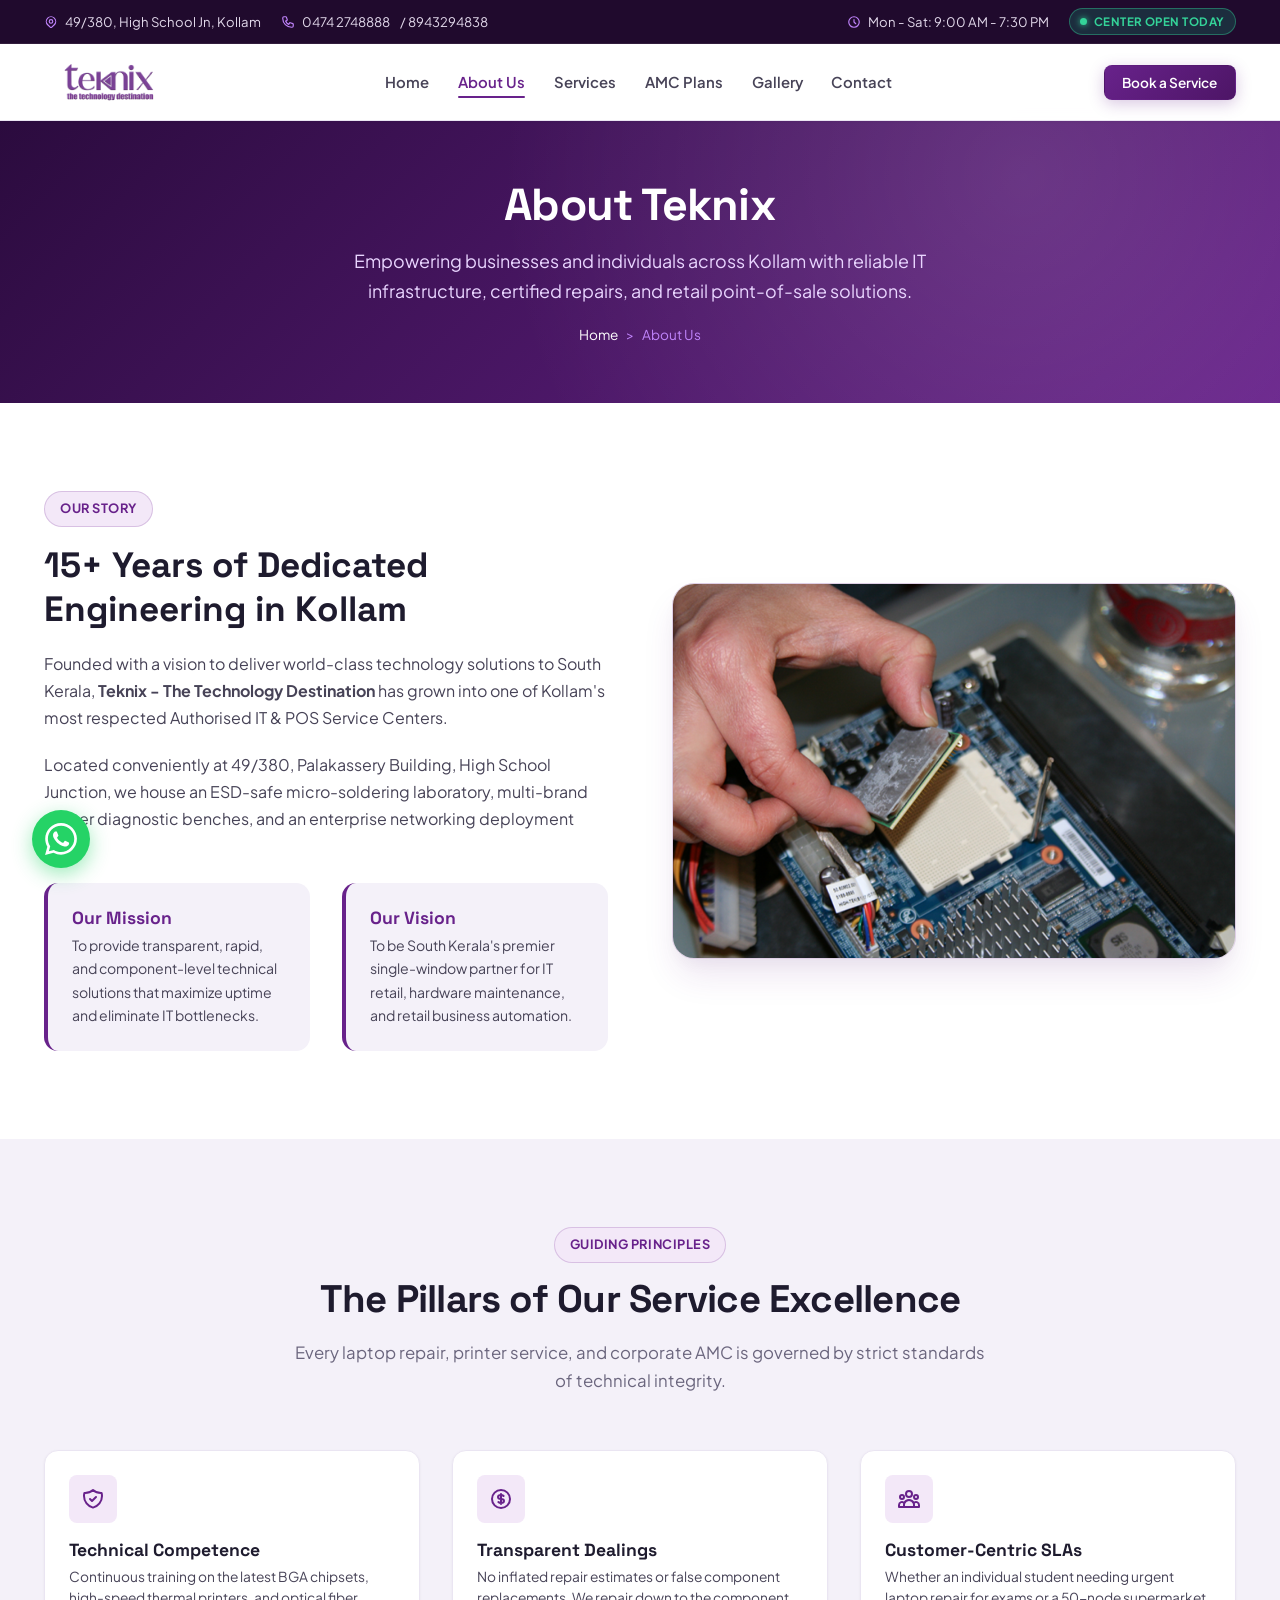
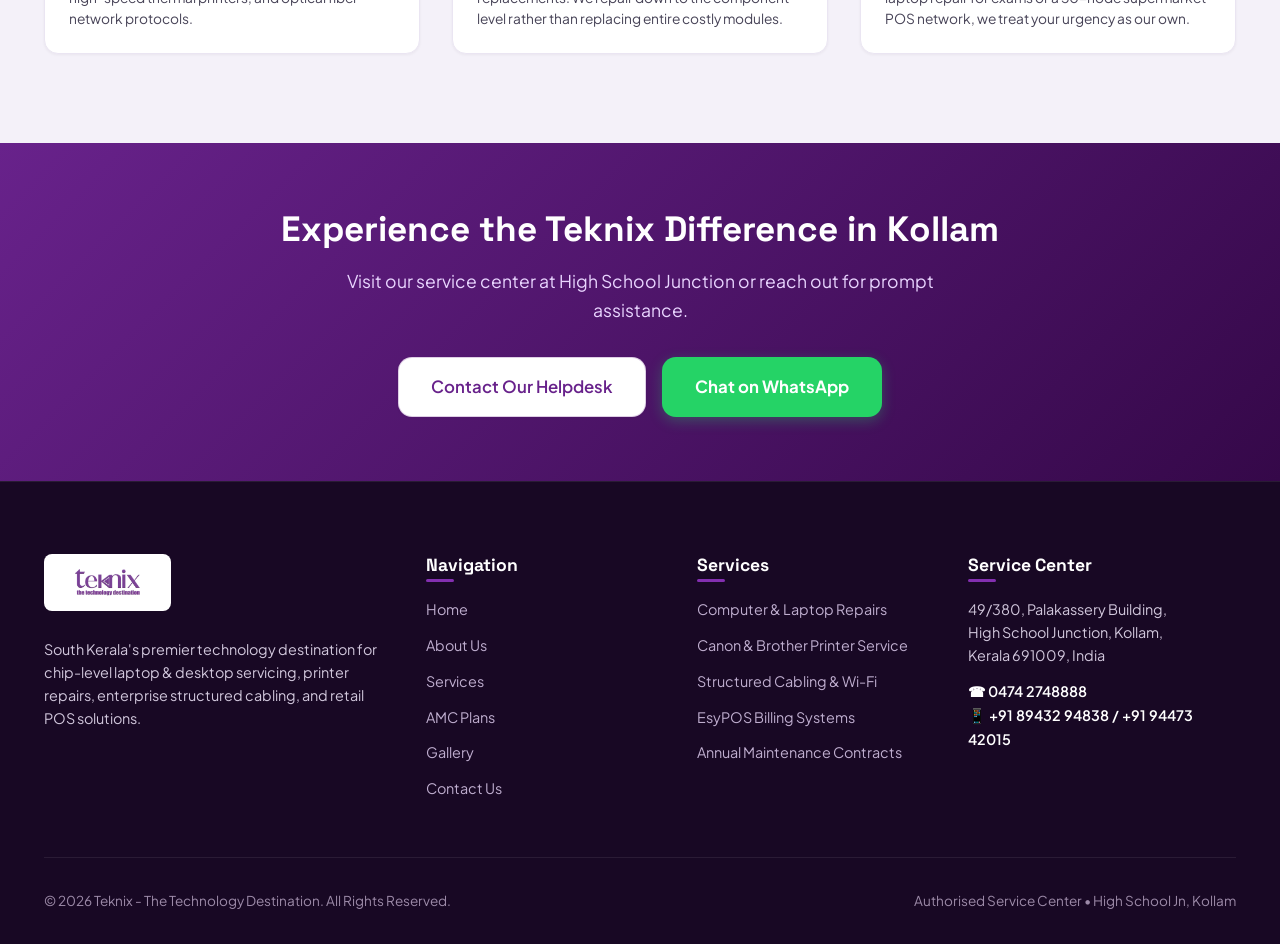
==== commit 7830c60e: "fix: comprehensive mobile responsiveness and layout fixes across all pages" ====
--- a/about.html
+++ b/about.html
@@ -26,7 +26,7 @@
           <svg width="14" height="14" fill="none" stroke="currentColor" stroke-width="2" viewBox="0 0 24 24">
             <path stroke-linecap="round" stroke-linejoin="round" d="M3 5a2 2 0 012-2h3.28a1 1 0 01.948.684l1.498 4.493a1 1 0 01-.502 1.21l-2.257 1.13a11.042 11.042 0 005.516 5.516l1.13-2.257a1 1 0 011.21-.502l4.493 1.498a1 1 0 01.684.949V19a2 2 0 01-2 2h-1C9.716 21 3 14.284 3 6V5z"></path>
           </svg>
-          <a href="tel:04742748888">0474 2748888</a>&nbsp;/&nbsp;<a href="tel:8943294838">8943294838</a>
+          <a href="tel:04742748888">0474 2748888</a><span class="top-item-secondary-phone">&nbsp;/&nbsp;<a href="tel:8943294838">8943294838</a></span>
         </div>
       </div>
       <div class="top-bar-right">
@@ -99,7 +99,7 @@
             Located conveniently at 49/380, Palakassery Building, High School Junction, we house an ESD-safe micro-soldering laboratory, multi-brand printer diagnostic benches, and an enterprise networking deployment crew.
           </p>
 
-          <div style="display: grid; grid-template-columns: 1fr 1fr; gap: 1.5rem; margin-top: 1.5rem;">
+          <div class="two-col-grid" style="margin-top: 1.5rem;">
             <div style="background: var(--bg-surface-alt); padding: 1.5rem; border-radius: var(--radius-md); border-left: 4px solid var(--brand-purple);">
               <h4 style="color: var(--brand-purple); font-size: 1.1rem; margin-bottom: 0.3rem;">Our Mission</h4>
               <p style="font-size: 0.88rem; color: var(--text-body);">To provide transparent, rapid, and component-level technical solutions that maximize uptime and eliminate IT bottlenecks.</p>
--- a/css/style.css
+++ b/css/style.css
@@ -331,13 +331,23 @@
   }
 }
 
-@media (max-width: 640px) {
+@media (max-width: 768px) {
+  .top-item-addr {
+    display: none !important;
+  }
+}
+
+@media (max-width: 520px) {
   .top-bar {
     padding: 0.35rem 0;
-    font-size: 0.75rem;
-  }
-  .top-item-addr {
+    font-size: 0.74rem;
+  }
+  .top-item-secondary-phone {
     display: none !important;
+  }
+  .top-badge-status {
+    font-size: 0.68rem;
+    padding: 0.15rem 0.5rem;
   }
 }
 
@@ -698,45 +708,114 @@
 
 @media (max-width: 768px) {
   .hero-slider-track {
-    height: auto;
-    min-height: 600px;
+    height: 600px;
+    min-height: 560px;
+    max-height: none;
   }
   .hero-slide {
-    position: relative;
-    padding: 3.5rem 0 4rem;
-  }
-  .hero-slide:not(.active) {
-    display: none;
+    position: absolute;
+    inset: 0;
+    display: flex;
+    align-items: center;
+    padding: 1.5rem 0 3.5rem;
+  }
+  .hero-slide-container {
+    padding: 0 1rem;
+  }
+  .hero-slide-content {
+    max-width: 100%;
+    padding: 0;
+  }
+  .slide-badge {
+    font-size: 0.72rem;
+    padding: 0.3rem 0.75rem;
+    margin-bottom: 0.75rem;
   }
   .slide-title {
-    font-size: 2.1rem;
-    line-height: 1.2;
+    font-size: 1.85rem;
+    line-height: 1.18;
+    margin-bottom: 0.75rem;
   }
   .slide-desc {
-    font-size: 1rem;
+    font-size: 0.92rem;
+    line-height: 1.55;
+    margin-bottom: 1.3rem;
+    max-width: 100%;
+  }
+  .slide-actions {
+    flex-direction: column;
+    width: 100%;
+    gap: 0.7rem;
+  }
+  .slide-actions .btn {
+    width: 100%;
+    padding: 0.85rem 1.2rem;
+    font-size: 0.95rem;
+    justify-content: center;
+    text-align: center;
+  }
+  .slide-metrics-row {
+    display: grid;
+    grid-template-columns: repeat(3, 1fr);
+    gap: 0.5rem;
+    margin-top: 1.2rem;
+    padding-top: 1rem;
+    text-align: center;
+  }
+  .slide-metric-val {
+    font-size: 1.15rem;
+  }
+  .slide-metric-lbl {
+    font-size: 0.65rem;
   }
   .slider-arrow {
-    width: 44px;
-    height: 44px;
-    background: rgba(0, 0, 0, 0.45);
-    border-color: rgba(255, 255, 255, 0.4);
-  }
-  .slider-arrow.prev { left: 0.6rem; }
-  .slider-arrow.next { right: 0.6rem; }
+    display: none !important;
+  }
   .slider-dots {
-    bottom: 1.2rem;
+    bottom: 1rem;
+  }
+  .slider-dot {
+    width: 10px;
+    height: 8px;
+  }
+  .slider-dot.active {
+    width: 32px;
+  }
+  .hero-booking-section {
+    padding: 1.2rem 0 2rem;
+    margin-top: 0;
+  }
+  .hero-booking-bar {
+    padding: 1.4rem 1.1rem;
+    border-radius: var(--radius-md);
   }
   .hero-bar-form {
     grid-template-columns: 1fr;
-  }
-  .slide-metrics-row {
-    flex-wrap: wrap;
-    gap: 1.2rem;
-    margin-top: 1.5rem;
-    padding-top: 1.2rem;
+    gap: 0.85rem;
+  }
+  .hero-bar-form .btn {
+    width: 100%;
+    height: 48px;
+  }
+}
+
+@media (max-width: 480px) {
+  .hero-slider-track {
+    height: 560px;
+    min-height: 520px;
+  }
+  .slide-title {
+    font-size: 1.6rem;
+  }
+  .slide-desc {
+    font-size: 0.86rem;
+    line-height: 1.5;
   }
   .slide-metric-val {
-    font-size: 1.35rem;
+    font-size: 1.05rem;
+  }
+  .slide-metric-lbl {
+    font-size: 0.6rem;
   }
 }
 
@@ -1799,8 +1878,15 @@
 /* ===================================================================
    RESPONSIVE DESIGN (TABLETS & PHONES)
    =================================================================== */
+.two-col-grid {
+  display: grid;
+  grid-template-columns: 1fr 1fr;
+  gap: 2rem;
+  align-items: center;
+}
+
 @media (max-width: 1024px) {
-  .hero-grid, .estimator-box, .why-grid, .contact-grid {
+  .hero-grid, .why-grid, .contact-grid {
     grid-template-columns: 1fr;
     gap: 2.5rem;
   }
@@ -1822,54 +1908,195 @@
   }
 }
 
+@media (max-width: 860px) {
+  .two-col-grid {
+    grid-template-columns: 1fr !important;
+    gap: 1.5rem !important;
+  }
+  
+  .contact-grid {
+    grid-template-columns: 1fr;
+    gap: 2rem;
+  }
+  
+  .services-grid, .amc-plans-grid {
+    grid-template-columns: 1fr;
+    gap: 1.8rem;
+  }
+
+  .estimator-box {
+    grid-template-columns: 1fr;
+    padding: 1.5rem 1.2rem;
+    gap: 1.8rem;
+  }
+}
+
 @media (max-width: 768px) {
-  .top-bar {
+  .container {
+    padding: 0 1.2rem;
+  }
+
+  .site-header {
+    padding: 0.4rem 0;
+  }
+
+  .navbar {
+    padding: 0.3rem 0;
+  }
+
+  .brand-logo {
+    height: 38px;
+  }
+
+  .nav-actions .btn-sm {
     display: none;
   }
 
   .menu-toggle {
     display: flex;
+    width: 40px;
+    height: 40px;
   }
 
   .nav-links {
     position: fixed;
-    top: 72px;
+    top: 56px;
     left: 0;
+    right: 0;
     width: 100%;
+    max-height: calc(100vh - 56px);
+    overflow-y: auto;
     background: #ffffff;
     flex-direction: column;
-    padding: 2rem;
-    gap: 1.2rem;
-    box-shadow: var(--shadow-lg);
-    border-bottom: 2px solid var(--border-purple);
-    transform: translateY(-150%);
-    transition: transform var(--transition-normal);
-    z-index: 99;
+    padding: 1.8rem 1.5rem 2.5rem;
+    gap: 1.1rem;
+    box-shadow: 0 15px 35px rgba(0, 0, 0, 0.2);
+    border-bottom: 3px solid var(--brand-purple);
+    transform: translateY(-160%);
+    transition: transform 0.35s cubic-bezier(0.16, 1, 0.3, 1);
+    z-index: 999;
   }
 
   .nav-links.open {
     transform: translateY(0);
   }
 
-  .hero-heading {
-    font-size: 2.2rem;
-  }
-
-  .services-grid, .amc-plans-grid, .gallery-grid, .why-pillars {
+  .nav-link {
+    font-size: 1.05rem;
+    padding: 0.5rem 0;
+    display: block;
+    border-bottom: 1px solid var(--border-subtle);
+  }
+
+  .section-pad {
+    padding: 3.2rem 0;
+  }
+
+  .section-head {
+    margin-bottom: 2rem;
+  }
+
+  .section-title {
+    font-size: 1.75rem;
+    line-height: 1.2;
+  }
+
+  .section-desc {
+    font-size: 0.92rem;
+  }
+
+  .page-hero {
+    padding: 2.5rem 0;
+  }
+
+  .page-hero-title {
+    font-size: 1.95rem;
+    line-height: 1.2;
+  }
+
+  .page-hero-desc {
+    font-size: 0.95rem;
+    padding: 0 0.5rem;
+  }
+
+  .brands-grid {
+    gap: 1.5rem;
+  }
+
+  .brand-item {
+    height: 32px;
+  }
+
+  .why-pillars {
     grid-template-columns: 1fr;
+    gap: 1rem;
+  }
+
+  .device-picker-grid {
+    grid-template-columns: repeat(2, 1fr);
+    gap: 0.65rem;
+  }
+
+  .device-btn {
+    padding: 0.85rem 0.5rem;
+  }
+
+  .device-btn span {
+    font-size: 0.78rem;
+  }
+
+  .device-btn svg {
+    width: 24px;
+    height: 24px;
   }
 
   .footer-grid {
     grid-template-columns: 1fr;
-  }
-
-  .hero-metrics {
-    grid-template-columns: 1fr;
-    gap: 1rem;
-  }
-
-  .estimator-box {
-    padding: 1.5rem;
+    gap: 2rem;
+    margin-bottom: 2rem;
+  }
+
+  .footer-bottom {
+    flex-direction: column;
+    text-align: center;
+    gap: 0.6rem;
+    font-size: 0.82rem;
+  }
+
+  .floating-whatsapp {
+    bottom: 1.2rem;
+    left: 1.2rem;
+    width: 48px;
+    height: 48px;
+  }
+
+  .floating-whatsapp svg {
+    width: 26px;
+    height: 26px;
+  }
+
+  .modal-card {
+    width: 94vw;
+    max-width: 94vw;
+    padding: 1.4rem 1.1rem;
+    max-height: 90vh;
+    overflow-y: auto;
+  }
+}
+
+@media (max-width: 480px) {
+  .container {
+    padding: 0 1rem;
+  }
+
+  .btn {
+    padding: 0.75rem 1.2rem;
+    font-size: 0.9rem;
+  }
+
+  .btn-lg {
+    padding: 0.85rem 1.3rem;
+    font-size: 0.95rem;
   }
 }
 
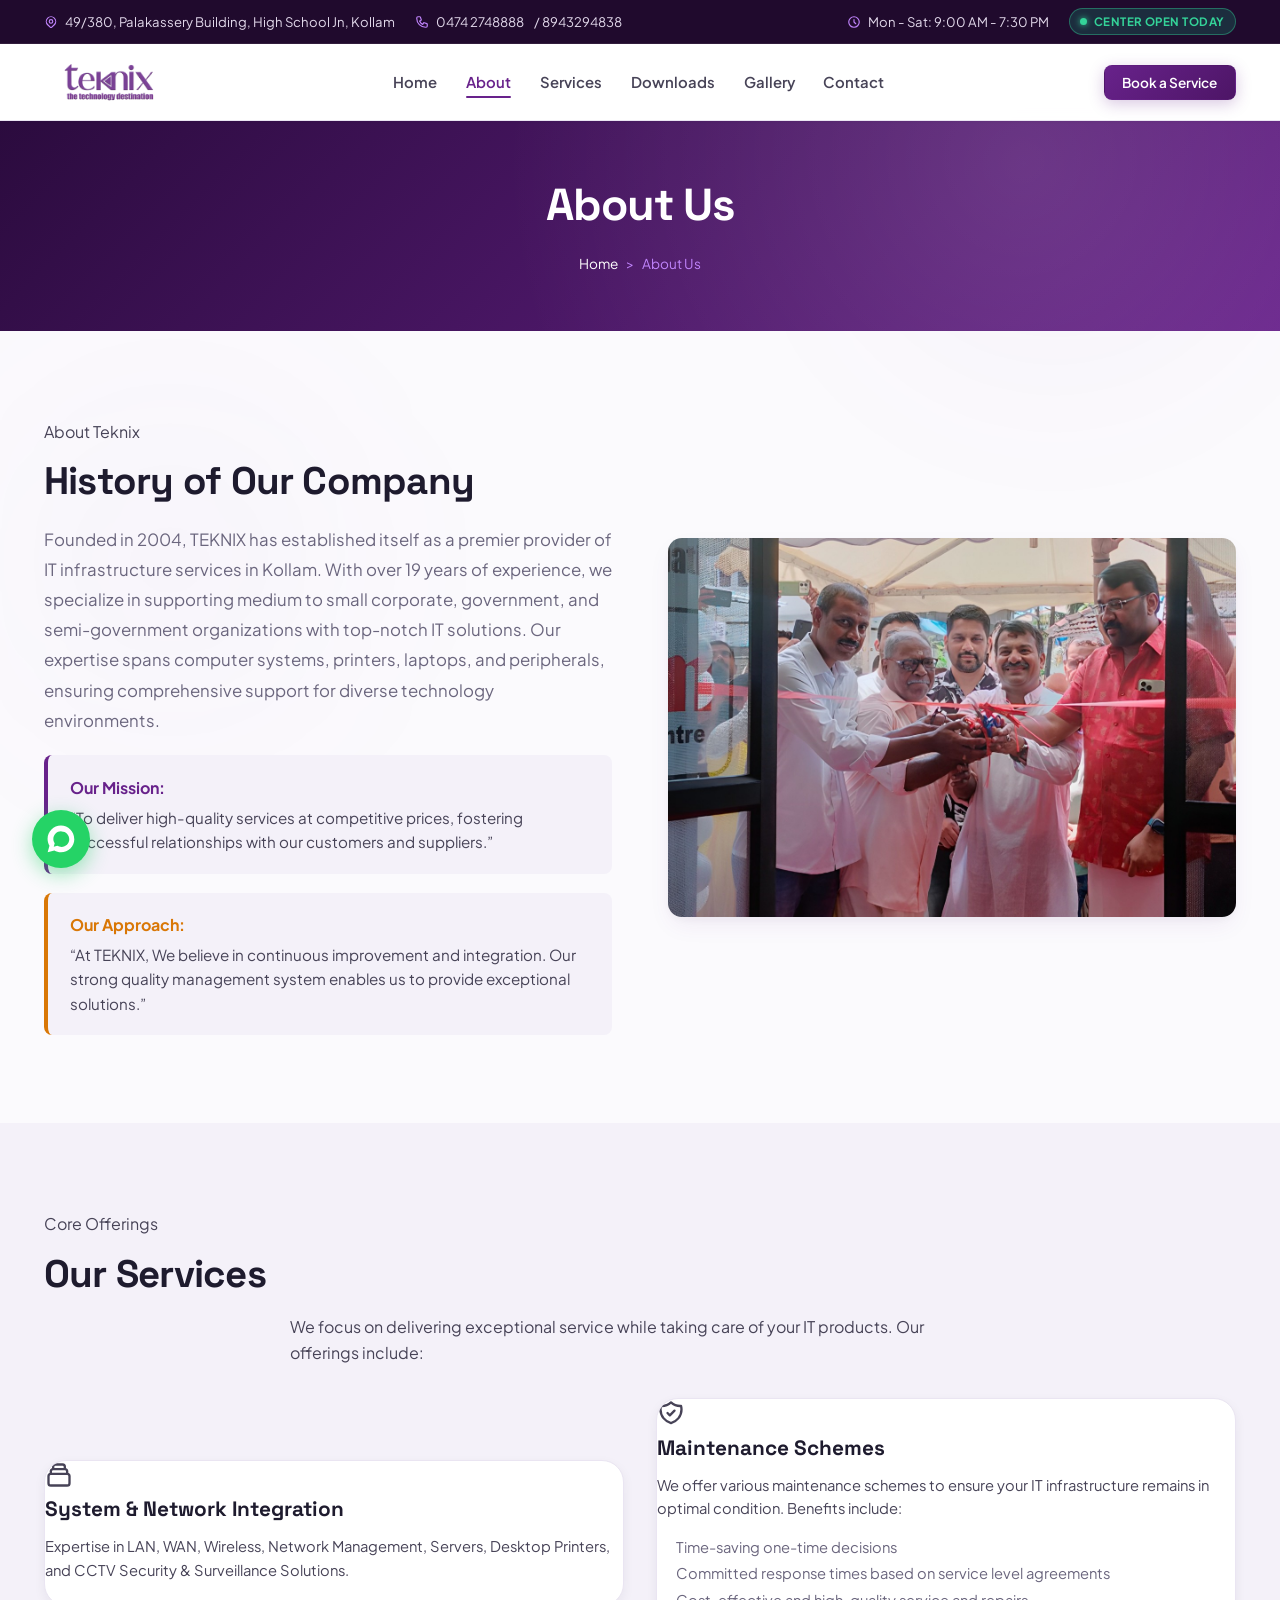
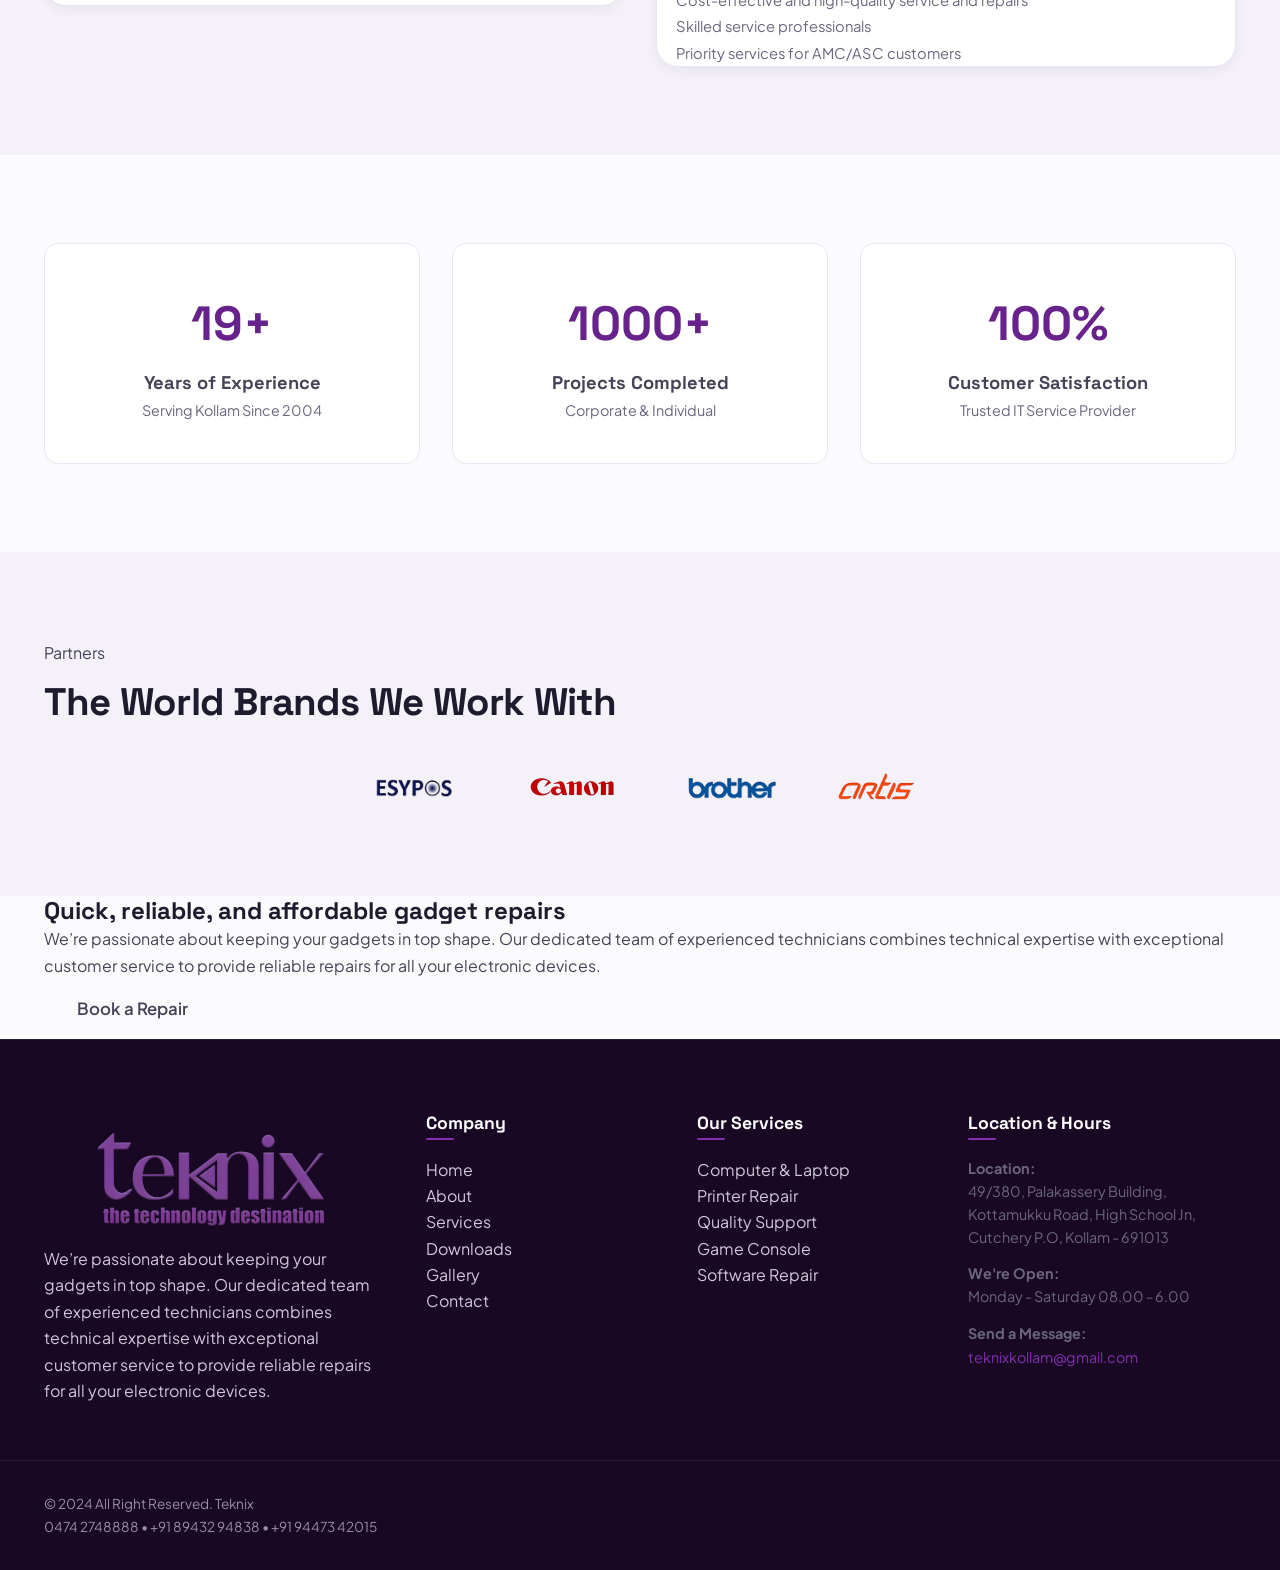
==== commit aca74352: "refactor: align content, pages, and structure strictly to original website without extra text or inv" ====
--- a/about.html
+++ b/about.html
@@ -3,15 +3,17 @@
 <head>
   <meta charset="UTF-8">
   <meta name="viewport" content="width=device-width, initial-scale=1.0">
-  <title>About Us | Teknix - The Technology Destination | Kollam</title>
-  <meta name="description" content="Learn about Teknix, Kollam's trusted IT hardware and POS solutions provider for over 15 years. Authorised service center at High School Junction, Kollam.">
-  <link rel="icon" type="image/png" href="images/lgotek.png">
+  <title>About Us | Teknix — IT Infrastructure & Service Center Kollam</title>
+  <meta name="description" content="Founded in 2004, TEKNIX has established itself as a premier provider of IT infrastructure services in Kollam with over 19 years of experience.">
+  <link rel="icon" href="images/teknix-logo.png" type="image/png">
   <link rel="stylesheet" href="css/style.css">
+  <link rel="preconnect" href="https://fonts.googleapis.com">
+  <link rel="preconnect" href="https://fonts.gstatic.com" crossorigin>
+  <link href="https://fonts.googleapis.com/css2?family=Plus+Jakarta+Sans:wght@400;500;600;700;800&family=Space+Grotesk:wght@600;700&display=swap" rel="stylesheet">
 </head>
 <body>
 
   <!-- TOP BAR -->
-  <!-- TOP ANNOUNCEMENT BAR (CLEAN, TIDY & RESPONSIVE) -->
   <div class="top-bar">
     <div class="container">
       <div class="top-bar-left">
@@ -20,7 +22,7 @@
             <path stroke-linecap="round" stroke-linejoin="round" d="M17.657 16.657L13.414 20.9a1.998 1.998 0 01-2.827 0l-4.244-4.243a8 8 0 1111.314 0z"></path>
             <path stroke-linecap="round" stroke-linejoin="round" d="M15 11a3 3 0 11-6 0 3 3 0 016 0z"></path>
           </svg>
-          <a href="https://maps.app.goo.gl/BwHeQLVbWqw4kqsV6" target="_blank" rel="noopener">49/380, High School Jn, Kollam</a>
+          <a href="https://maps.app.goo.gl/BwHeQLVbWqw4kqsV6" target="_blank" rel="noopener">49/380, Palakassery Building, High School Jn, Kollam</a>
         </div>
         <div class="top-item">
           <svg width="14" height="14" fill="none" stroke="currentColor" stroke-width="2" viewBox="0 0 24 24">
@@ -53,15 +55,15 @@
 
         <ul class="nav-links" id="navLinks">
           <li><a href="index.html" class="nav-link">Home</a></li>
-          <li><a href="about.html" class="nav-link active">About Us</a></li>
+          <li><a href="about.html" class="nav-link active">About</a></li>
           <li><a href="services.html" class="nav-link">Services</a></li>
-          <li><a href="amc.html" class="nav-link">AMC Plans</a></li>
+          <li><a href="downloads.html" class="nav-link">Downloads</a></li>
           <li><a href="gallery.html" class="nav-link">Gallery</a></li>
           <li><a href="contact.html" class="nav-link">Contact</a></li>
         </ul>
 
         <div class="nav-actions">
-          <button type="button" class="btn btn-primary btn-sm open-booking-modal" data-service-prefill="About Teknix Enquiry">
+          <button type="button" class="btn btn-primary btn-sm open-booking-modal" data-service-prefill="About Enquiry">
             Book a Service
           </button>
           <button class="menu-toggle" id="menuToggle" aria-label="Toggle Navigation Menu">
@@ -77,198 +79,260 @@
   <!-- PAGE HERO -->
   <section class="page-hero">
     <div class="container">
-      <h1 class="page-hero-title reveal">About Teknix</h1>
-      <p class="page-hero-desc reveal delay-1">Empowering businesses and individuals across Kollam with reliable IT infrastructure, certified repairs, and retail point-of-sale solutions.</p>
-      <div class="breadcrumb-nav reveal delay-2">
+      <h1 class="page-hero-title reveal">About Us</h1>
+      <div class="breadcrumb-nav reveal delay-1">
         <a href="index.html">Home</a> &gt; <span>About Us</span>
       </div>
     </div>
   </section>
 
-  <!-- MAIN ABOUT CONTENT -->
-  <section class="section-pad" style="background: #ffffff;">
-    <div class="container">
-      <div class="why-grid">
+  <!-- HISTORY OF OUR COMPANY (EXACT TEXT FROM ORIGINAL SITE) -->
+  <section class="section-pad">
+    <div class="container">
+      <div class="two-col-grid" style="display: grid; grid-template-columns: 1fr 1fr; gap: 3.5rem; align-items: center;">
         <div class="reveal-left">
-          <span class="badge badge-purple">Our Story</span>
-          <h2 style="font-size: 2.2rem; margin: 1rem 0 1.2rem;">15+ Years of Dedicated Engineering in Kollam</h2>
-          <p style="color: var(--text-body); line-height: 1.7; margin-bottom: 1.2rem;">
-            Founded with a vision to deliver world-class technology solutions to South Kerala, <b>Teknix - The Technology Destination</b> has grown into one of Kollam's most respected Authorised IT & POS Service Centers.
+          <span class="section-tag">About Teknix</span>
+          <h2 class="section-title" style="margin-bottom: 1.2rem;">History of Our Company</h2>
+          <p style="color: var(--text-muted); font-size: 1.05rem; line-height: 1.8; margin-bottom: 1.2rem;">
+            Founded in 2004, TEKNIX has established itself as a premier provider of IT infrastructure services in Kollam. With over 19 years of experience, we specialize in supporting medium to small corporate, government, and semi-government organizations with top-notch IT solutions. Our expertise spans computer systems, printers, laptops, and peripherals, ensuring comprehensive support for diverse technology environments.
           </p>
-          <p style="color: var(--text-body); line-height: 1.7; margin-bottom: 1.5rem;">
-            Located conveniently at 49/380, Palakassery Building, High School Junction, we house an ESD-safe micro-soldering laboratory, multi-brand printer diagnostic benches, and an enterprise networking deployment crew.
+          <div style="background: var(--bg-surface-alt); padding: 1.2rem 1.4rem; border-left: 4px solid var(--brand-purple); border-radius: var(--radius-sm); margin-bottom: 1.2rem;">
+            <strong style="color: var(--brand-purple);">Our Mission:</strong>
+            <p style="margin-top: 0.3rem; color: var(--text-color); font-size: 0.95rem; line-height: 1.6;">
+              &ldquo;To deliver high-quality services at competitive prices, fostering successful relationships with our customers and suppliers.&rdquo;
+            </p>
+          </div>
+          <div style="background: var(--bg-surface-alt); padding: 1.2rem 1.4rem; border-left: 4px solid var(--accent-amber); border-radius: var(--radius-sm);">
+            <strong style="color: var(--accent-amber);">Our Approach:</strong>
+            <p style="margin-top: 0.3rem; color: var(--text-color); font-size: 0.95rem; line-height: 1.6;">
+              &ldquo;At TEKNIX, We believe in continuous improvement and integration. Our strong quality management system enables us to provide exceptional solutions.&rdquo;
+            </p>
+          </div>
+        </div>
+
+        <div class="reveal-right">
+          <img src="images/gallery/gallery2.jpg" alt="Teknix Service Center" style="width: 100%; border-radius: var(--radius-md); box-shadow: var(--shadow-md);">
+        </div>
+      </div>
+    </div>
+  </section>
+
+  <!-- OUR SERVICES & OFFERINGS (EXACT FROM ORIGINAL SITE) -->
+  <section class="section-pad" style="background: var(--bg-surface-alt);">
+    <div class="container">
+      <div class="section-header text-center reveal-up">
+        <span class="section-tag">Core Offerings</span>
+        <h2 class="section-title">Our Services</h2>
+        <p class="section-sub-desc" style="max-width: 700px; margin: 0.8rem auto 0;">
+          We focus on delivering exceptional service while taking care of your IT products. Our offerings include:
+        </p>
+      </div>
+
+      <div class="two-col-grid" style="display: grid; grid-template-columns: 1fr 1fr; gap: 2rem; margin-top: 2rem;">
+        
+        <!-- System & Network Integration -->
+        <div class="service-card reveal-up">
+          <div class="service-icon-box">
+            <svg width="28" height="28" fill="none" stroke="currentColor" stroke-width="2" viewBox="0 0 24 24">
+              <path stroke-linecap="round" stroke-linejoin="round" d="M19 11H5m14 0a2 2 0 012 2v6a2 2 0 01-2 2H5a2 2 0 01-2-2v-6a2 2 0 012-2m14 0V9a2 2 0 00-2-2M5 11V9a2 2 0 012-2m0 0V5a2 2 0 012-2h6a2 2 0 012 2v2M7 7h10"></path>
+            </svg>
+          </div>
+          <h3 class="service-title">System &amp; Network Integration</h3>
+          <p class="service-desc">
+            Expertise in LAN, WAN, Wireless, Network Management, Servers, Desktop Printers, and CCTV Security &amp; Surveillance Solutions.
           </p>
-
-          <div class="two-col-grid" style="margin-top: 1.5rem;">
-            <div style="background: var(--bg-surface-alt); padding: 1.5rem; border-radius: var(--radius-md); border-left: 4px solid var(--brand-purple);">
-              <h4 style="color: var(--brand-purple); font-size: 1.1rem; margin-bottom: 0.3rem;">Our Mission</h4>
-              <p style="font-size: 0.88rem; color: var(--text-body);">To provide transparent, rapid, and component-level technical solutions that maximize uptime and eliminate IT bottlenecks.</p>
-            </div>
-            <div style="background: var(--bg-surface-alt); padding: 1.5rem; border-radius: var(--radius-md); border-left: 4px solid var(--brand-purple);">
-              <h4 style="color: var(--brand-purple); font-size: 1.1rem; margin-bottom: 0.3rem;">Our Vision</h4>
-              <p style="font-size: 0.88rem; color: var(--text-body);">To be South Kerala's premier single-window partner for IT retail, hardware maintenance, and retail business automation.</p>
-            </div>
-          </div>
-        </div>
-
-        <div class="reveal-right">
-          <img src="images/services/serviceimg5.png" alt="Teknix Service Center" style="border-radius: var(--radius-lg); box-shadow: var(--shadow-lg); border: 1px solid var(--border-purple);">
-        </div>
-      </div>
-    </div>
-  </section>
-
-  <!-- CORE VALUES -->
-  <section class="section-pad" style="background: var(--bg-surface-alt);">
-    <div class="container">
-      <div class="section-head reveal">
-        <span class="badge badge-purple">Guiding Principles</span>
-        <h2 class="section-title">The Pillars of Our Service Excellence</h2>
-        <p class="section-desc">Every laptop repair, printer service, and corporate AMC is governed by strict standards of technical integrity.</p>
-      </div>
-
-      <div class="services-grid">
-        <div class="pillar-card reveal delay-1">
-          <div class="pillar-icon">
-            <svg width="24" height="24" fill="none" stroke="currentColor" stroke-width="2" viewBox="0 0 24 24">
+        </div>
+
+        <!-- Maintenance Schemes & Benefits -->
+        <div class="service-card reveal-up delay-1">
+          <div class="service-icon-box">
+            <svg width="28" height="28" fill="none" stroke="currentColor" stroke-width="2" viewBox="0 0 24 24">
               <path stroke-linecap="round" stroke-linejoin="round" d="M9 12l2 2 4-4m5.618-4.016A11.955 11.955 0 0112 2.944a11.955 11.955 0 01-8.618 3.04A12.02 12.02 0 003 9c0 5.591 3.824 10.29 9 11.622 5.176-1.332 9-6.03 9-11.622 0-1.042-.133-2.052-.382-3.016z"></path>
             </svg>
           </div>
-          <h4 class="pillar-title">Technical Competence</h4>
-          <p class="pillar-desc">Continuous training on the latest BGA chipsets, high-speed thermal printers, and optical fiber network protocols.</p>
-        </div>
-
-        <div class="pillar-card reveal delay-2">
-          <div class="pillar-icon">
-            <svg width="24" height="24" fill="none" stroke="currentColor" stroke-width="2" viewBox="0 0 24 24">
-              <path stroke-linecap="round" stroke-linejoin="round" d="M12 8c-1.657 0-3 .895-3 2s1.343 2 3 2 3 .895 3 2-1.343 2-3 2m0-8c1.11 0 2.08.402 2.599 1M12 8V7m0 1v8m0 0v1m0-1c-1.11 0-2.08-.402-2.599-1M21 12a9 9 0 11-18 0 9 9 0 0118 0z"></path>
-            </svg>
-          </div>
-          <h4 class="pillar-title">Transparent Dealings</h4>
-          <p class="pillar-desc">No inflated repair estimates or false component replacements. We repair down to the component level rather than replacing entire costly modules.</p>
-        </div>
-
-        <div class="pillar-card reveal delay-3">
-          <div class="pillar-icon">
-            <svg width="24" height="24" fill="none" stroke="currentColor" stroke-width="2" viewBox="0 0 24 24">
-              <path stroke-linecap="round" stroke-linejoin="round" d="M17 20h5v-2a3 3 0 00-5.356-1.857M17 20H7m10 0v-2c0-.656-.126-1.283-.356-1.857M7 20H2v-2a3 3 0 015.356-1.857M7 20v-2c0-.656.126-1.283.356-1.857m0 0a5.002 5.002 0 019.288 0M15 7a3 3 0 11-6 0 3 3 0 016 0zm6 3a2 2 0 11-4 0 2 2 0 014 0zM7 10a2 2 0 11-4 0 2 2 0 014 0z"></path>
-            </svg>
-          </div>
-          <h4 class="pillar-title">Customer-Centric SLAs</h4>
-          <p class="pillar-desc">Whether an individual student needing urgent laptop repair for exams or a 50-node supermarket POS network, we treat your urgency as our own.</p>
-        </div>
-      </div>
-    </div>
-  </section>
-
-  <!-- CTA STRIP -->
-  <section style="background: linear-gradient(135deg, var(--brand-purple) 0%, #350849 100%); color: #fff; padding: 4rem 0; text-align: center;">
-    <div class="container reveal">
-      <h2 style="font-size: 2.2rem; color: #fff; margin-bottom: 1rem;">Experience the Teknix Difference in Kollam</h2>
-      <p style="font-size: 1.1rem; color: #e9d5ff; max-width: 650px; margin: 0 auto 2rem;">Visit our service center at High School Junction or reach out for prompt assistance.</p>
-      <div style="display: flex; gap: 1rem; justify-content: center; flex-wrap: wrap;">
-        <a href="contact.html" class="btn btn-secondary btn-lg" style="background: #fff; color: var(--brand-purple);">Contact Our Helpdesk</a>
-        <a href="https://wa.me/918943294838" class="btn btn-whatsapp btn-lg" target="_blank" rel="noopener">Chat on WhatsApp</a>
+          <h3 class="service-title">Maintenance Schemes</h3>
+          <p class="service-desc" style="margin-bottom: 0.8rem;">
+            We offer various maintenance schemes to ensure your IT infrastructure remains in optimal condition. Benefits include:
+          </p>
+          <ul style="color: var(--text-muted); font-size: 0.92rem; line-height: 1.8; padding-left: 1.2rem;">
+            <li>Time-saving one-time decisions</li>
+            <li>Committed response times based on service level agreements</li>
+            <li>Cost-effective and high-quality service and repairs</li>
+            <li>Skilled service professionals</li>
+            <li>Priority services for AMC/ASC customers</li>
+          </ul>
+        </div>
+
+      </div>
+    </div>
+  </section>
+
+  <!-- COUNTER STATS (EXACT FROM ORIGINAL SITE) -->
+  <section class="section-pad">
+    <div class="container">
+      <div style="display: grid; grid-template-columns: repeat(auto-fit, minmax(240px, 1fr)); gap: 2rem; text-align: center;">
+        
+        <div class="stat-card reveal-up" style="background: var(--bg-surface); padding: 2.5rem 1.5rem; border-radius: var(--radius-md); border: 1px solid var(--border-subtle);">
+          <div style="font-size: 3rem; font-weight: 800; color: var(--brand-purple); font-family: 'Space Grotesk', sans-serif;">19+</div>
+          <h4 style="font-size: 1.15rem; margin-top: 0.5rem; color: var(--text-color);">Years of Experience</h4>
+          <p style="color: var(--text-muted); font-size: 0.9rem; margin-top: 0.3rem;">Serving Kollam Since 2004</p>
+        </div>
+
+        <div class="stat-card reveal-up delay-1" style="background: var(--bg-surface); padding: 2.5rem 1.5rem; border-radius: var(--radius-md); border: 1px solid var(--border-subtle);">
+          <div style="font-size: 3rem; font-weight: 800; color: var(--brand-purple); font-family: 'Space Grotesk', sans-serif;">1000+</div>
+          <h4 style="font-size: 1.15rem; margin-top: 0.5rem; color: var(--text-color);">Projects Completed</h4>
+          <p style="color: var(--text-muted); font-size: 0.9rem; margin-top: 0.3rem;">Corporate &amp; Individual</p>
+        </div>
+
+        <div class="stat-card reveal-up delay-2" style="background: var(--bg-surface); padding: 2.5rem 1.5rem; border-radius: var(--radius-md); border: 1px solid var(--border-subtle);">
+          <div style="font-size: 3rem; font-weight: 800; color: var(--brand-purple); font-family: 'Space Grotesk', sans-serif;">100%</div>
+          <h4 style="font-size: 1.15rem; margin-top: 0.5rem; color: var(--text-color);">Customer Satisfaction</h4>
+          <p style="color: var(--text-muted); font-size: 0.9rem; margin-top: 0.3rem;">Trusted IT Service Provider</p>
+        </div>
+
+      </div>
+    </div>
+  </section>
+
+  <!-- WORLD BRANDS WE WORK WITH (EXACT FROM ORIGINAL SITE) -->
+  <section class="section-pad" style="background: var(--bg-surface-alt);">
+    <div class="container text-center">
+      <span class="section-tag">Partners</span>
+      <h2 class="section-title">The World Brands We Work With</h2>
+      <div class="brands-marquee" style="display: flex; justify-content: center; align-items: center; gap: 3.5rem; flex-wrap: wrap; margin-top: 2.5rem;">
+        <img src="images/slider/esypos.png" alt="ESYPOS" style="height: 42px; object-fit: contain;">
+        <img src="images/slider/canon.png" alt="Canon" style="height: 36px; object-fit: contain;">
+        <img src="images/slider/brother.png" alt="Brother" style="height: 38px; object-fit: contain;">
+        <img src="images/slider/artis.png" alt="Artis" style="height: 34px; object-fit: contain;">
+      </div>
+    </div>
+  </section>
+
+  <!-- QUICK CTA BANNER -->
+  <section class="cta-banner">
+    <div class="container cta-banner-inner">
+      <div class="cta-banner-text">
+        <h2 class="cta-banner-title">Quick, reliable, and affordable gadget repairs</h2>
+        <p class="cta-banner-desc">We’re passionate about keeping your gadgets in top shape. Our dedicated team of experienced technicians combines technical expertise with exceptional customer service to provide reliable repairs for all your electronic devices.</p>
+      </div>
+      <div class="cta-banner-actions">
+        <a href="contact.html" class="btn btn-light btn-lg">Book a Repair</a>
       </div>
     </div>
   </section>
 
   <!-- FOOTER -->
   <footer class="site-footer">
-    <div class="container">
-      <div class="footer-grid">
-        <div class="footer-col">
-          <div class="brand-logo-wrap" style="margin-bottom: 1.2rem; background: #ffffff; padding: 0.6rem 1rem; border-radius: var(--radius-sm); display: inline-block;">
-            <img src="images/teknix-logo.png" alt="Teknix" style="height: 38px;">
-          </div>
-          <p style="font-size: 0.9rem; line-height: 1.6; margin-bottom: 1.4rem;">
-            South Kerala's premier technology destination for chip-level laptop & desktop servicing, printer repairs, enterprise structured cabling, and retail POS solutions.
-          </p>
-        </div>
-
-        <div class="footer-col">
-          <h4>Navigation</h4>
-          <div class="footer-links-list">
-            <a href="index.html">Home</a>
-            <a href="about.html">About Us</a>
-            <a href="services.html">Services</a>
-            <a href="amc.html">AMC Plans</a>
-            <a href="gallery.html">Gallery</a>
-            <a href="contact.html">Contact Us</a>
-          </div>
-        </div>
-
-        <div class="footer-col">
-          <h4>Services</h4>
-          <div class="footer-links-list">
-            <a href="services.html">Computer & Laptop Repairs</a>
-            <a href="services.html">Canon & Brother Printer Service</a>
-            <a href="services.html">Structured Cabling & Wi-Fi</a>
-            <a href="services.html">EsyPOS Billing Systems</a>
-            <a href="amc.html">Annual Maintenance Contracts</a>
-          </div>
-        </div>
-
-        <div class="footer-col">
-          <h4>Service Center</h4>
-          <p style="font-size: 0.9rem; line-height: 1.6; margin-bottom: 0.8rem;">
-            49/380, Palakassery Building,<br>
-            High School Junction, Kollam,<br>
-            Kerala 691009, India
-          </p>
-          <p style="font-size: 0.9rem; color: #ffffff; font-weight: 600;">
-            ☎ 0474 2748888<br>
-            📱 +91 89432 94838 / +91 94473 42015
-          </p>
-        </div>
-      </div>
-
-      <div class="footer-bottom">
-        <div>&copy; 2026 Teknix - The Technology Destination. All Rights Reserved.</div>
-        <div>Authorised Service Center • High School Jn, Kollam</div>
+    <div class="container footer-grid">
+      <div class="footer-col">
+        <img src="images/teknix-logo.png" alt="Teknix Logo" class="footer-logo">
+        <p class="footer-desc">
+          We’re passionate about keeping your gadgets in top shape. Our dedicated team of experienced technicians combines technical expertise with exceptional customer service to provide reliable repairs for all your electronic devices.
+        </p>
+      </div>
+
+      <div class="footer-col">
+        <h4 class="footer-title">Company</h4>
+        <ul class="footer-links">
+          <li><a href="index.html">Home</a></li>
+          <li><a href="about.html">About</a></li>
+          <li><a href="services.html">Services</a></li>
+          <li><a href="downloads.html">Downloads</a></li>
+          <li><a href="gallery.html">Gallery</a></li>
+          <li><a href="contact.html">Contact</a></li>
+        </ul>
+      </div>
+
+      <div class="footer-col">
+        <h4 class="footer-title">Our Services</h4>
+        <ul class="footer-links">
+          <li><a href="services.html">Computer &amp; Laptop</a></li>
+          <li><a href="services.html">Printer Repair</a></li>
+          <li><a href="services.html">Quality Support</a></li>
+          <li><a href="services.html">Game Console</a></li>
+          <li><a href="services.html">Software Repair</a></li>
+        </ul>
+      </div>
+
+      <div class="footer-col">
+        <h4 class="footer-title">Location &amp; Hours</h4>
+        <p style="color: var(--text-muted); font-size: 0.9rem; line-height: 1.6; margin-bottom: 0.8rem;">
+          <strong>Location:</strong><br>
+          49/380, Palakassery Building,<br>
+          Kottamukku Road, High School Jn,<br>
+          Cutchery P.O, Kollam - 691013
+        </p>
+        <p style="color: var(--text-muted); font-size: 0.9rem; margin-bottom: 0.8rem;">
+          <strong>We're Open:</strong><br>
+          Monday - Saturday 08.00 - 6.00
+        </p>
+        <p style="color: var(--text-muted); font-size: 0.9rem;">
+          <strong>Send a Message:</strong><br>
+          <a href="mailto:teknixkollam@gmail.com" style="color: var(--brand-purple-light);">teknixkollam@gmail.com</a>
+        </p>
+      </div>
+    </div>
+
+    <div class="footer-bottom">
+      <div class="container footer-bottom-inner">
+        <p>&copy; 2024 All Right Reserved. Teknix</p>
+        <div class="footer-bottom-phones">
+          <a href="tel:04742748888">0474 2748888</a> &bull;
+          <a href="tel:8943294838">+91 89432 94838</a> &bull;
+          <a href="tel:9447342015">+91 94473 42015</a>
+        </div>
       </div>
     </div>
   </footer>
 
-  <!-- BOOKING MODAL -->
-  <div class="modal-overlay" id="bookingModal" role="dialog" aria-modal="true" aria-labelledby="modalTitle">
+  <!-- FLOATING WHATSAPP BUTTON -->
+  <a href="https://wa.me/918943294838?text=Hello%20Teknix%20Kollam,%20I%20would%20like%20to%20enquire%20about%20your%20services." 
+     class="floating-whatsapp" 
+     target="_blank" 
+     rel="noopener" 
+     aria-label="Chat on WhatsApp">
+    <svg width="28" height="28" viewBox="0 0 24 24" fill="currentColor">
+      <path d="M12.031 6.172c-3.181 0-5.767 2.586-5.768 5.766-.001 1.298.38 2.27 1.019 3.287l-.711 2.592 2.654-.697c.969.57 2.015.867 3.206.867 3.179 0 5.765-2.586 5.765-5.766 0-3.18-2.586-5.766-5.765-5.766zm9.969 5.766c0 5.514-4.486 10-10 10-1.823 0-3.53-.49-5.005-1.341l-4.995 1.403 1.353-4.937c-.902-1.503-1.422-3.26-1.422-5.125 0-5.514 4.486-10 10-10s10 4.486 10 10z"/>
+    </svg>
+  </a>
+
+  <!-- MODAL FOR BOOKING -->
+  <div class="modal-overlay" id="bookingModal">
     <div class="modal-card">
       <div class="modal-header">
-        <h3 id="modalTitle">Book a Service or Pickup</h3>
-        <button class="modal-close-btn" id="closeModalBtn" aria-label="Close dialog">&times;</button>
-      </div>
-      <div class="modal-body">
-        <form id="modalBookingForm" class="quick-form">
-          <div class="form-group">
-            <label for="modalServiceInput" class="form-label">Service Required</label>
-            <input type="text" id="modalServiceInput" class="form-control" value="Laptop Repair" required>
-          </div>
-          <div class="form-group">
-            <label for="modalNameInput" class="form-label">Your Full Name</label>
-            <input type="text" id="modalNameInput" class="form-control" placeholder="e.g. Arun Nair" required>
-          </div>
-          <div class="form-group">
-            <label for="modalPhoneInput" class="form-label">Contact / WhatsApp Number</label>
-            <input type="tel" id="modalPhoneInput" class="form-control" placeholder="e.g. 9447342015" required pattern="[0-9]{10}">
-          </div>
-          <div class="form-group">
-            <label for="modalNotesInput" class="form-label">Problem Description or Address (for Pickup)</label>
-            <textarea id="modalNotesInput" class="form-control" rows="3" placeholder="Tell us about the issue or specify doorstep pickup address in Kollam"></textarea>
-          </div>
-          <button type="submit" class="btn btn-primary" style="margin-top: 0.5rem; width: 100%;">
-            Confirm & Send via WhatsApp
-          </button>
-        </form>
-      </div>
+        <h3 class="modal-title">Book a Service</h3>
+        <button class="modal-close" id="closeModal">&times;</button>
+      </div>
+      <form id="modalBookingForm" class="quick-form">
+        <div class="form-group">
+          <label class="form-label" for="mbName">Full Name</label>
+          <input type="text" id="mbName" class="form-control" placeholder="Your Name" required>
+        </div>
+        <div class="form-group">
+          <label class="form-label" for="mbPhone">Phone / WhatsApp Number</label>
+          <input type="tel" id="mbPhone" class="form-control" placeholder="e.g. 9447342015" required pattern="[0-9]{10}">
+        </div>
+        <div class="form-group">
+          <label class="form-label" for="mbService">Service Needed</label>
+          <select id="mbService" class="form-control">
+            <option value="Computer,Laptop Sale and Service">Computer, Laptop Sale and Service</option>
+            <option value="All types of printer sales and service">All types of printer sales and service</option>
+            <option value="Structured cabling and networking">Structured cabling and networking</option>
+            <option value="AMC,ASC">AMC, ASC</option>
+            <option value="Billing Softwares">Billing Softwares</option>
+          </select>
+        </div>
+        <div class="form-group">
+          <label class="form-label" for="mbDetails">Problem Description / Notes</label>
+          <textarea id="mbDetails" class="form-control" rows="3" placeholder="Describe your inquiry..."></textarea>
+        </div>
+        <button type="submit" class="btn btn-primary" style="width: 100%; justify-content: center;">
+          Submit Service Request
+        </button>
+      </form>
     </div>
   </div>
 
-  <a href="https://wa.me/918943294838" class="floating-whatsapp" target="_blank" rel="noopener">
-    <svg fill="currentColor" viewBox="0 0 24 24">
-      <path d="M.057 24l1.687-6.163c-1.041-1.804-1.588-3.849-1.587-5.946.003-6.556 5.338-11.891 11.893-11.891 3.181.001 6.167 1.24 8.413 3.488 2.245 2.248 3.481 5.236 3.48 8.414-.003 6.557-5.338 11.892-11.893 11.892-1.99-.001-3.951-.5-5.688-1.448l-6.305 1.654zm6.597-3.807c1.676.995 3.276 1.591 5.392 1.592 5.448 0 9.886-4.434 9.889-9.885.002-5.462-4.415-9.89-9.881-9.892-5.452 0-9.887 4.434-9.889 9.884-.001 2.225.651 3.891 1.746 5.634l-.999 3.648 3.742-.981zm11.387-5.464c-.074-.124-.272-.198-.57-.347-.297-.149-1.758-.868-2.031-.967-.272-.099-.47-.149-.669.149-.198.297-.768.967-.941 1.165-.173.198-.347.223-.644.074-.297-.149-1.255-.462-2.39-1.475-.883-.788-1.48-1.761-1.653-2.059-.173-.297-.018-.458.13-.606.134-.133.297-.347.446-.521.151-.172.2-.296.3-.495.099-.198.05-.372-.025-.521-.075-.148-.669-1.611-.916-2.206-.242-.579-.487-.501-.669-.51l-.57-.01c-.198 0-.52.074-.792.372s-1.04 1.016-1.04 2.479 1.065 2.876 1.213 3.074c.149.198 2.095 3.2 5.076 4.487.709.306 1.263.489 1.694.626.712.226 1.36.194 1.872.118.571-.085 1.758-.719 2.006-1.413.248-.695.248-1.29.173-1.414z"/>
-    </svg>
-  </a>
-
-  <script src="js/app.js"></script>
+  <script src="js/main.js"></script>
 </body>
 </html>
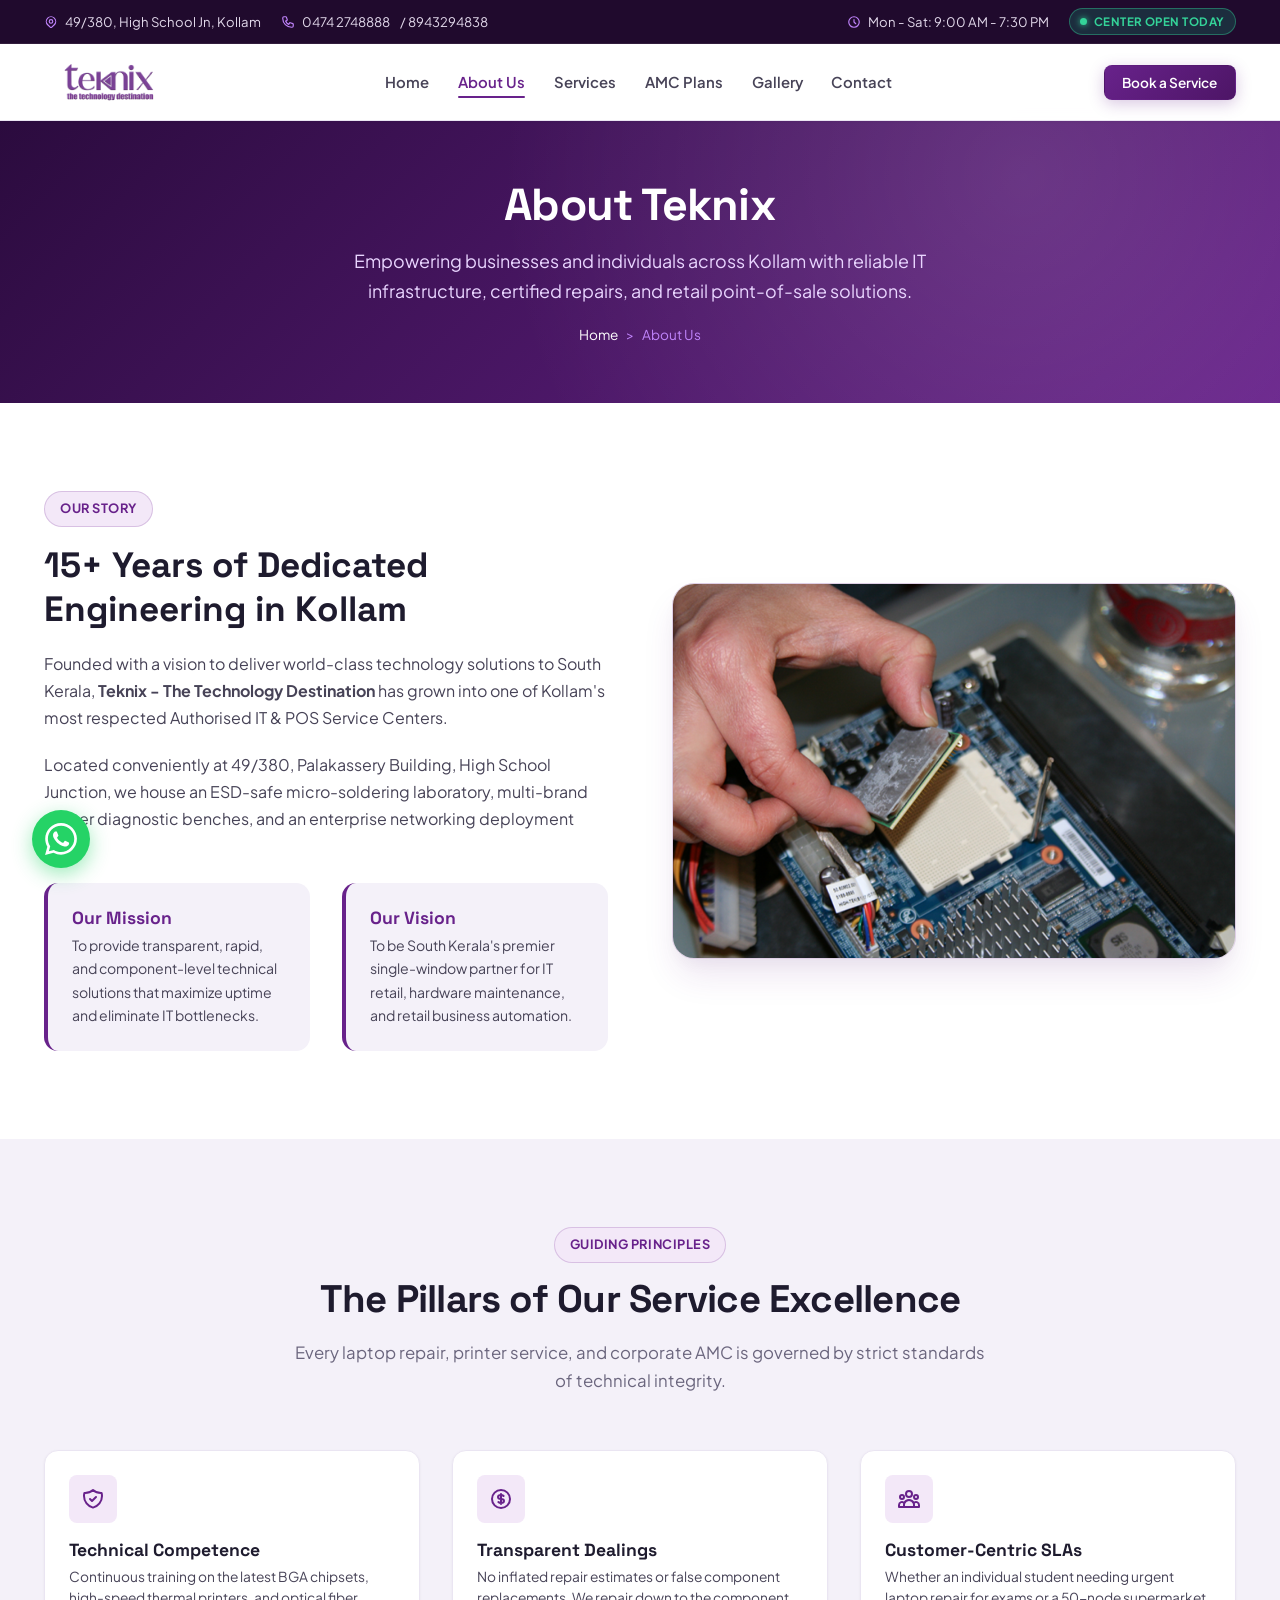
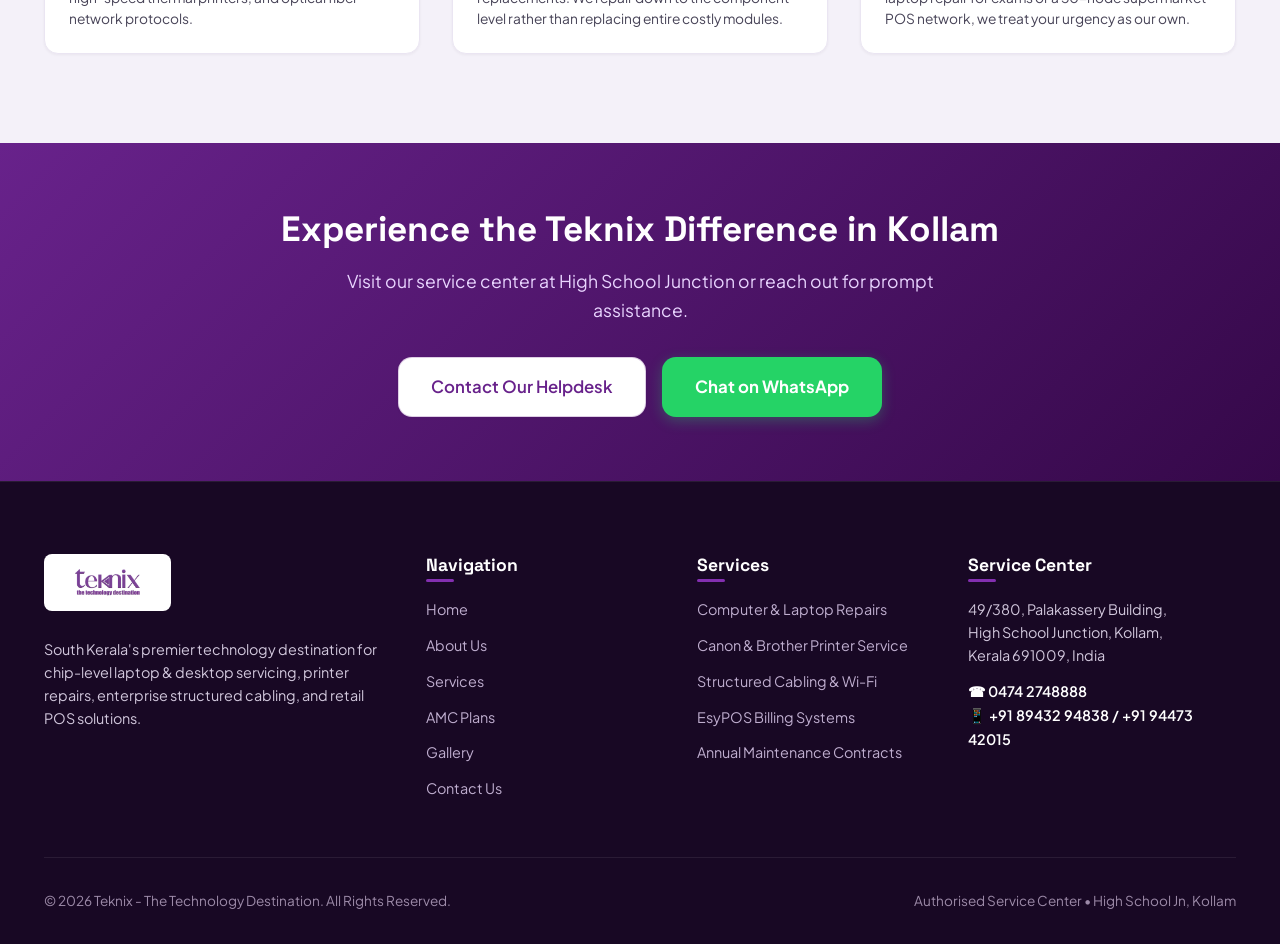
==== commit 806e9d15: "Revert "refactor: align content, pages, and structure strictly to original website without extra tex" ====
--- a/about.html
+++ b/about.html
@@ -3,17 +3,15 @@
 <head>
   <meta charset="UTF-8">
   <meta name="viewport" content="width=device-width, initial-scale=1.0">
-  <title>About Us | Teknix — IT Infrastructure & Service Center Kollam</title>
-  <meta name="description" content="Founded in 2004, TEKNIX has established itself as a premier provider of IT infrastructure services in Kollam with over 19 years of experience.">
-  <link rel="icon" href="images/teknix-logo.png" type="image/png">
+  <title>About Us | Teknix - The Technology Destination | Kollam</title>
+  <meta name="description" content="Learn about Teknix, Kollam's trusted IT hardware and POS solutions provider for over 15 years. Authorised service center at High School Junction, Kollam.">
+  <link rel="icon" type="image/png" href="images/lgotek.png">
   <link rel="stylesheet" href="css/style.css">
-  <link rel="preconnect" href="https://fonts.googleapis.com">
-  <link rel="preconnect" href="https://fonts.gstatic.com" crossorigin>
-  <link href="https://fonts.googleapis.com/css2?family=Plus+Jakarta+Sans:wght@400;500;600;700;800&family=Space+Grotesk:wght@600;700&display=swap" rel="stylesheet">
 </head>
 <body>
 
   <!-- TOP BAR -->
+  <!-- TOP ANNOUNCEMENT BAR (CLEAN, TIDY & RESPONSIVE) -->
   <div class="top-bar">
     <div class="container">
       <div class="top-bar-left">
@@ -22,7 +20,7 @@
             <path stroke-linecap="round" stroke-linejoin="round" d="M17.657 16.657L13.414 20.9a1.998 1.998 0 01-2.827 0l-4.244-4.243a8 8 0 1111.314 0z"></path>
             <path stroke-linecap="round" stroke-linejoin="round" d="M15 11a3 3 0 11-6 0 3 3 0 016 0z"></path>
           </svg>
-          <a href="https://maps.app.goo.gl/BwHeQLVbWqw4kqsV6" target="_blank" rel="noopener">49/380, Palakassery Building, High School Jn, Kollam</a>
+          <a href="https://maps.app.goo.gl/BwHeQLVbWqw4kqsV6" target="_blank" rel="noopener">49/380, High School Jn, Kollam</a>
         </div>
         <div class="top-item">
           <svg width="14" height="14" fill="none" stroke="currentColor" stroke-width="2" viewBox="0 0 24 24">
@@ -55,15 +53,15 @@
 
         <ul class="nav-links" id="navLinks">
           <li><a href="index.html" class="nav-link">Home</a></li>
-          <li><a href="about.html" class="nav-link active">About</a></li>
+          <li><a href="about.html" class="nav-link active">About Us</a></li>
           <li><a href="services.html" class="nav-link">Services</a></li>
-          <li><a href="downloads.html" class="nav-link">Downloads</a></li>
+          <li><a href="amc.html" class="nav-link">AMC Plans</a></li>
           <li><a href="gallery.html" class="nav-link">Gallery</a></li>
           <li><a href="contact.html" class="nav-link">Contact</a></li>
         </ul>
 
         <div class="nav-actions">
-          <button type="button" class="btn btn-primary btn-sm open-booking-modal" data-service-prefill="About Enquiry">
+          <button type="button" class="btn btn-primary btn-sm open-booking-modal" data-service-prefill="About Teknix Enquiry">
             Book a Service
           </button>
           <button class="menu-toggle" id="menuToggle" aria-label="Toggle Navigation Menu">
@@ -79,260 +77,198 @@
   <!-- PAGE HERO -->
   <section class="page-hero">
     <div class="container">
-      <h1 class="page-hero-title reveal">About Us</h1>
-      <div class="breadcrumb-nav reveal delay-1">
+      <h1 class="page-hero-title reveal">About Teknix</h1>
+      <p class="page-hero-desc reveal delay-1">Empowering businesses and individuals across Kollam with reliable IT infrastructure, certified repairs, and retail point-of-sale solutions.</p>
+      <div class="breadcrumb-nav reveal delay-2">
         <a href="index.html">Home</a> &gt; <span>About Us</span>
       </div>
     </div>
   </section>
 
-  <!-- HISTORY OF OUR COMPANY (EXACT TEXT FROM ORIGINAL SITE) -->
-  <section class="section-pad">
-    <div class="container">
-      <div class="two-col-grid" style="display: grid; grid-template-columns: 1fr 1fr; gap: 3.5rem; align-items: center;">
+  <!-- MAIN ABOUT CONTENT -->
+  <section class="section-pad" style="background: #ffffff;">
+    <div class="container">
+      <div class="why-grid">
         <div class="reveal-left">
-          <span class="section-tag">About Teknix</span>
-          <h2 class="section-title" style="margin-bottom: 1.2rem;">History of Our Company</h2>
-          <p style="color: var(--text-muted); font-size: 1.05rem; line-height: 1.8; margin-bottom: 1.2rem;">
-            Founded in 2004, TEKNIX has established itself as a premier provider of IT infrastructure services in Kollam. With over 19 years of experience, we specialize in supporting medium to small corporate, government, and semi-government organizations with top-notch IT solutions. Our expertise spans computer systems, printers, laptops, and peripherals, ensuring comprehensive support for diverse technology environments.
-          </p>
-          <div style="background: var(--bg-surface-alt); padding: 1.2rem 1.4rem; border-left: 4px solid var(--brand-purple); border-radius: var(--radius-sm); margin-bottom: 1.2rem;">
-            <strong style="color: var(--brand-purple);">Our Mission:</strong>
-            <p style="margin-top: 0.3rem; color: var(--text-color); font-size: 0.95rem; line-height: 1.6;">
-              &ldquo;To deliver high-quality services at competitive prices, fostering successful relationships with our customers and suppliers.&rdquo;
-            </p>
-          </div>
-          <div style="background: var(--bg-surface-alt); padding: 1.2rem 1.4rem; border-left: 4px solid var(--accent-amber); border-radius: var(--radius-sm);">
-            <strong style="color: var(--accent-amber);">Our Approach:</strong>
-            <p style="margin-top: 0.3rem; color: var(--text-color); font-size: 0.95rem; line-height: 1.6;">
-              &ldquo;At TEKNIX, We believe in continuous improvement and integration. Our strong quality management system enables us to provide exceptional solutions.&rdquo;
-            </p>
+          <span class="badge badge-purple">Our Story</span>
+          <h2 style="font-size: 2.2rem; margin: 1rem 0 1.2rem;">15+ Years of Dedicated Engineering in Kollam</h2>
+          <p style="color: var(--text-body); line-height: 1.7; margin-bottom: 1.2rem;">
+            Founded with a vision to deliver world-class technology solutions to South Kerala, <b>Teknix - The Technology Destination</b> has grown into one of Kollam's most respected Authorised IT & POS Service Centers.
+          </p>
+          <p style="color: var(--text-body); line-height: 1.7; margin-bottom: 1.5rem;">
+            Located conveniently at 49/380, Palakassery Building, High School Junction, we house an ESD-safe micro-soldering laboratory, multi-brand printer diagnostic benches, and an enterprise networking deployment crew.
+          </p>
+
+          <div class="two-col-grid" style="margin-top: 1.5rem;">
+            <div style="background: var(--bg-surface-alt); padding: 1.5rem; border-radius: var(--radius-md); border-left: 4px solid var(--brand-purple);">
+              <h4 style="color: var(--brand-purple); font-size: 1.1rem; margin-bottom: 0.3rem;">Our Mission</h4>
+              <p style="font-size: 0.88rem; color: var(--text-body);">To provide transparent, rapid, and component-level technical solutions that maximize uptime and eliminate IT bottlenecks.</p>
+            </div>
+            <div style="background: var(--bg-surface-alt); padding: 1.5rem; border-radius: var(--radius-md); border-left: 4px solid var(--brand-purple);">
+              <h4 style="color: var(--brand-purple); font-size: 1.1rem; margin-bottom: 0.3rem;">Our Vision</h4>
+              <p style="font-size: 0.88rem; color: var(--text-body);">To be South Kerala's premier single-window partner for IT retail, hardware maintenance, and retail business automation.</p>
+            </div>
           </div>
         </div>
 
         <div class="reveal-right">
-          <img src="images/gallery/gallery2.jpg" alt="Teknix Service Center" style="width: 100%; border-radius: var(--radius-md); box-shadow: var(--shadow-md);">
-        </div>
-      </div>
-    </div>
-  </section>
-
-  <!-- OUR SERVICES & OFFERINGS (EXACT FROM ORIGINAL SITE) -->
+          <img src="images/services/serviceimg5.png" alt="Teknix Service Center" style="border-radius: var(--radius-lg); box-shadow: var(--shadow-lg); border: 1px solid var(--border-purple);">
+        </div>
+      </div>
+    </div>
+  </section>
+
+  <!-- CORE VALUES -->
   <section class="section-pad" style="background: var(--bg-surface-alt);">
     <div class="container">
-      <div class="section-header text-center reveal-up">
-        <span class="section-tag">Core Offerings</span>
-        <h2 class="section-title">Our Services</h2>
-        <p class="section-sub-desc" style="max-width: 700px; margin: 0.8rem auto 0;">
-          We focus on delivering exceptional service while taking care of your IT products. Our offerings include:
-        </p>
-      </div>
-
-      <div class="two-col-grid" style="display: grid; grid-template-columns: 1fr 1fr; gap: 2rem; margin-top: 2rem;">
-        
-        <!-- System & Network Integration -->
-        <div class="service-card reveal-up">
-          <div class="service-icon-box">
-            <svg width="28" height="28" fill="none" stroke="currentColor" stroke-width="2" viewBox="0 0 24 24">
-              <path stroke-linecap="round" stroke-linejoin="round" d="M19 11H5m14 0a2 2 0 012 2v6a2 2 0 01-2 2H5a2 2 0 01-2-2v-6a2 2 0 012-2m14 0V9a2 2 0 00-2-2M5 11V9a2 2 0 012-2m0 0V5a2 2 0 012-2h6a2 2 0 012 2v2M7 7h10"></path>
-            </svg>
-          </div>
-          <h3 class="service-title">System &amp; Network Integration</h3>
-          <p class="service-desc">
-            Expertise in LAN, WAN, Wireless, Network Management, Servers, Desktop Printers, and CCTV Security &amp; Surveillance Solutions.
-          </p>
-        </div>
-
-        <!-- Maintenance Schemes & Benefits -->
-        <div class="service-card reveal-up delay-1">
-          <div class="service-icon-box">
-            <svg width="28" height="28" fill="none" stroke="currentColor" stroke-width="2" viewBox="0 0 24 24">
+      <div class="section-head reveal">
+        <span class="badge badge-purple">Guiding Principles</span>
+        <h2 class="section-title">The Pillars of Our Service Excellence</h2>
+        <p class="section-desc">Every laptop repair, printer service, and corporate AMC is governed by strict standards of technical integrity.</p>
+      </div>
+
+      <div class="services-grid">
+        <div class="pillar-card reveal delay-1">
+          <div class="pillar-icon">
+            <svg width="24" height="24" fill="none" stroke="currentColor" stroke-width="2" viewBox="0 0 24 24">
               <path stroke-linecap="round" stroke-linejoin="round" d="M9 12l2 2 4-4m5.618-4.016A11.955 11.955 0 0112 2.944a11.955 11.955 0 01-8.618 3.04A12.02 12.02 0 003 9c0 5.591 3.824 10.29 9 11.622 5.176-1.332 9-6.03 9-11.622 0-1.042-.133-2.052-.382-3.016z"></path>
             </svg>
           </div>
-          <h3 class="service-title">Maintenance Schemes</h3>
-          <p class="service-desc" style="margin-bottom: 0.8rem;">
-            We offer various maintenance schemes to ensure your IT infrastructure remains in optimal condition. Benefits include:
-          </p>
-          <ul style="color: var(--text-muted); font-size: 0.92rem; line-height: 1.8; padding-left: 1.2rem;">
-            <li>Time-saving one-time decisions</li>
-            <li>Committed response times based on service level agreements</li>
-            <li>Cost-effective and high-quality service and repairs</li>
-            <li>Skilled service professionals</li>
-            <li>Priority services for AMC/ASC customers</li>
-          </ul>
-        </div>
-
-      </div>
-    </div>
-  </section>
-
-  <!-- COUNTER STATS (EXACT FROM ORIGINAL SITE) -->
-  <section class="section-pad">
-    <div class="container">
-      <div style="display: grid; grid-template-columns: repeat(auto-fit, minmax(240px, 1fr)); gap: 2rem; text-align: center;">
-        
-        <div class="stat-card reveal-up" style="background: var(--bg-surface); padding: 2.5rem 1.5rem; border-radius: var(--radius-md); border: 1px solid var(--border-subtle);">
-          <div style="font-size: 3rem; font-weight: 800; color: var(--brand-purple); font-family: 'Space Grotesk', sans-serif;">19+</div>
-          <h4 style="font-size: 1.15rem; margin-top: 0.5rem; color: var(--text-color);">Years of Experience</h4>
-          <p style="color: var(--text-muted); font-size: 0.9rem; margin-top: 0.3rem;">Serving Kollam Since 2004</p>
-        </div>
-
-        <div class="stat-card reveal-up delay-1" style="background: var(--bg-surface); padding: 2.5rem 1.5rem; border-radius: var(--radius-md); border: 1px solid var(--border-subtle);">
-          <div style="font-size: 3rem; font-weight: 800; color: var(--brand-purple); font-family: 'Space Grotesk', sans-serif;">1000+</div>
-          <h4 style="font-size: 1.15rem; margin-top: 0.5rem; color: var(--text-color);">Projects Completed</h4>
-          <p style="color: var(--text-muted); font-size: 0.9rem; margin-top: 0.3rem;">Corporate &amp; Individual</p>
-        </div>
-
-        <div class="stat-card reveal-up delay-2" style="background: var(--bg-surface); padding: 2.5rem 1.5rem; border-radius: var(--radius-md); border: 1px solid var(--border-subtle);">
-          <div style="font-size: 3rem; font-weight: 800; color: var(--brand-purple); font-family: 'Space Grotesk', sans-serif;">100%</div>
-          <h4 style="font-size: 1.15rem; margin-top: 0.5rem; color: var(--text-color);">Customer Satisfaction</h4>
-          <p style="color: var(--text-muted); font-size: 0.9rem; margin-top: 0.3rem;">Trusted IT Service Provider</p>
-        </div>
-
-      </div>
-    </div>
-  </section>
-
-  <!-- WORLD BRANDS WE WORK WITH (EXACT FROM ORIGINAL SITE) -->
-  <section class="section-pad" style="background: var(--bg-surface-alt);">
-    <div class="container text-center">
-      <span class="section-tag">Partners</span>
-      <h2 class="section-title">The World Brands We Work With</h2>
-      <div class="brands-marquee" style="display: flex; justify-content: center; align-items: center; gap: 3.5rem; flex-wrap: wrap; margin-top: 2.5rem;">
-        <img src="images/slider/esypos.png" alt="ESYPOS" style="height: 42px; object-fit: contain;">
-        <img src="images/slider/canon.png" alt="Canon" style="height: 36px; object-fit: contain;">
-        <img src="images/slider/brother.png" alt="Brother" style="height: 38px; object-fit: contain;">
-        <img src="images/slider/artis.png" alt="Artis" style="height: 34px; object-fit: contain;">
-      </div>
-    </div>
-  </section>
-
-  <!-- QUICK CTA BANNER -->
-  <section class="cta-banner">
-    <div class="container cta-banner-inner">
-      <div class="cta-banner-text">
-        <h2 class="cta-banner-title">Quick, reliable, and affordable gadget repairs</h2>
-        <p class="cta-banner-desc">We’re passionate about keeping your gadgets in top shape. Our dedicated team of experienced technicians combines technical expertise with exceptional customer service to provide reliable repairs for all your electronic devices.</p>
-      </div>
-      <div class="cta-banner-actions">
-        <a href="contact.html" class="btn btn-light btn-lg">Book a Repair</a>
+          <h4 class="pillar-title">Technical Competence</h4>
+          <p class="pillar-desc">Continuous training on the latest BGA chipsets, high-speed thermal printers, and optical fiber network protocols.</p>
+        </div>
+
+        <div class="pillar-card reveal delay-2">
+          <div class="pillar-icon">
+            <svg width="24" height="24" fill="none" stroke="currentColor" stroke-width="2" viewBox="0 0 24 24">
+              <path stroke-linecap="round" stroke-linejoin="round" d="M12 8c-1.657 0-3 .895-3 2s1.343 2 3 2 3 .895 3 2-1.343 2-3 2m0-8c1.11 0 2.08.402 2.599 1M12 8V7m0 1v8m0 0v1m0-1c-1.11 0-2.08-.402-2.599-1M21 12a9 9 0 11-18 0 9 9 0 0118 0z"></path>
+            </svg>
+          </div>
+          <h4 class="pillar-title">Transparent Dealings</h4>
+          <p class="pillar-desc">No inflated repair estimates or false component replacements. We repair down to the component level rather than replacing entire costly modules.</p>
+        </div>
+
+        <div class="pillar-card reveal delay-3">
+          <div class="pillar-icon">
+            <svg width="24" height="24" fill="none" stroke="currentColor" stroke-width="2" viewBox="0 0 24 24">
+              <path stroke-linecap="round" stroke-linejoin="round" d="M17 20h5v-2a3 3 0 00-5.356-1.857M17 20H7m10 0v-2c0-.656-.126-1.283-.356-1.857M7 20H2v-2a3 3 0 015.356-1.857M7 20v-2c0-.656.126-1.283.356-1.857m0 0a5.002 5.002 0 019.288 0M15 7a3 3 0 11-6 0 3 3 0 016 0zm6 3a2 2 0 11-4 0 2 2 0 014 0zM7 10a2 2 0 11-4 0 2 2 0 014 0z"></path>
+            </svg>
+          </div>
+          <h4 class="pillar-title">Customer-Centric SLAs</h4>
+          <p class="pillar-desc">Whether an individual student needing urgent laptop repair for exams or a 50-node supermarket POS network, we treat your urgency as our own.</p>
+        </div>
+      </div>
+    </div>
+  </section>
+
+  <!-- CTA STRIP -->
+  <section style="background: linear-gradient(135deg, var(--brand-purple) 0%, #350849 100%); color: #fff; padding: 4rem 0; text-align: center;">
+    <div class="container reveal">
+      <h2 style="font-size: 2.2rem; color: #fff; margin-bottom: 1rem;">Experience the Teknix Difference in Kollam</h2>
+      <p style="font-size: 1.1rem; color: #e9d5ff; max-width: 650px; margin: 0 auto 2rem;">Visit our service center at High School Junction or reach out for prompt assistance.</p>
+      <div style="display: flex; gap: 1rem; justify-content: center; flex-wrap: wrap;">
+        <a href="contact.html" class="btn btn-secondary btn-lg" style="background: #fff; color: var(--brand-purple);">Contact Our Helpdesk</a>
+        <a href="https://wa.me/918943294838" class="btn btn-whatsapp btn-lg" target="_blank" rel="noopener">Chat on WhatsApp</a>
       </div>
     </div>
   </section>
 
   <!-- FOOTER -->
   <footer class="site-footer">
-    <div class="container footer-grid">
-      <div class="footer-col">
-        <img src="images/teknix-logo.png" alt="Teknix Logo" class="footer-logo">
-        <p class="footer-desc">
-          We’re passionate about keeping your gadgets in top shape. Our dedicated team of experienced technicians combines technical expertise with exceptional customer service to provide reliable repairs for all your electronic devices.
-        </p>
-      </div>
-
-      <div class="footer-col">
-        <h4 class="footer-title">Company</h4>
-        <ul class="footer-links">
-          <li><a href="index.html">Home</a></li>
-          <li><a href="about.html">About</a></li>
-          <li><a href="services.html">Services</a></li>
-          <li><a href="downloads.html">Downloads</a></li>
-          <li><a href="gallery.html">Gallery</a></li>
-          <li><a href="contact.html">Contact</a></li>
-        </ul>
-      </div>
-
-      <div class="footer-col">
-        <h4 class="footer-title">Our Services</h4>
-        <ul class="footer-links">
-          <li><a href="services.html">Computer &amp; Laptop</a></li>
-          <li><a href="services.html">Printer Repair</a></li>
-          <li><a href="services.html">Quality Support</a></li>
-          <li><a href="services.html">Game Console</a></li>
-          <li><a href="services.html">Software Repair</a></li>
-        </ul>
-      </div>
-
-      <div class="footer-col">
-        <h4 class="footer-title">Location &amp; Hours</h4>
-        <p style="color: var(--text-muted); font-size: 0.9rem; line-height: 1.6; margin-bottom: 0.8rem;">
-          <strong>Location:</strong><br>
-          49/380, Palakassery Building,<br>
-          Kottamukku Road, High School Jn,<br>
-          Cutchery P.O, Kollam - 691013
-        </p>
-        <p style="color: var(--text-muted); font-size: 0.9rem; margin-bottom: 0.8rem;">
-          <strong>We're Open:</strong><br>
-          Monday - Saturday 08.00 - 6.00
-        </p>
-        <p style="color: var(--text-muted); font-size: 0.9rem;">
-          <strong>Send a Message:</strong><br>
-          <a href="mailto:teknixkollam@gmail.com" style="color: var(--brand-purple-light);">teknixkollam@gmail.com</a>
-        </p>
-      </div>
-    </div>
-
-    <div class="footer-bottom">
-      <div class="container footer-bottom-inner">
-        <p>&copy; 2024 All Right Reserved. Teknix</p>
-        <div class="footer-bottom-phones">
-          <a href="tel:04742748888">0474 2748888</a> &bull;
-          <a href="tel:8943294838">+91 89432 94838</a> &bull;
-          <a href="tel:9447342015">+91 94473 42015</a>
-        </div>
+    <div class="container">
+      <div class="footer-grid">
+        <div class="footer-col">
+          <div class="brand-logo-wrap" style="margin-bottom: 1.2rem; background: #ffffff; padding: 0.6rem 1rem; border-radius: var(--radius-sm); display: inline-block;">
+            <img src="images/teknix-logo.png" alt="Teknix" style="height: 38px;">
+          </div>
+          <p style="font-size: 0.9rem; line-height: 1.6; margin-bottom: 1.4rem;">
+            South Kerala's premier technology destination for chip-level laptop & desktop servicing, printer repairs, enterprise structured cabling, and retail POS solutions.
+          </p>
+        </div>
+
+        <div class="footer-col">
+          <h4>Navigation</h4>
+          <div class="footer-links-list">
+            <a href="index.html">Home</a>
+            <a href="about.html">About Us</a>
+            <a href="services.html">Services</a>
+            <a href="amc.html">AMC Plans</a>
+            <a href="gallery.html">Gallery</a>
+            <a href="contact.html">Contact Us</a>
+          </div>
+        </div>
+
+        <div class="footer-col">
+          <h4>Services</h4>
+          <div class="footer-links-list">
+            <a href="services.html">Computer & Laptop Repairs</a>
+            <a href="services.html">Canon & Brother Printer Service</a>
+            <a href="services.html">Structured Cabling & Wi-Fi</a>
+            <a href="services.html">EsyPOS Billing Systems</a>
+            <a href="amc.html">Annual Maintenance Contracts</a>
+          </div>
+        </div>
+
+        <div class="footer-col">
+          <h4>Service Center</h4>
+          <p style="font-size: 0.9rem; line-height: 1.6; margin-bottom: 0.8rem;">
+            49/380, Palakassery Building,<br>
+            High School Junction, Kollam,<br>
+            Kerala 691009, India
+          </p>
+          <p style="font-size: 0.9rem; color: #ffffff; font-weight: 600;">
+            ☎ 0474 2748888<br>
+            📱 +91 89432 94838 / +91 94473 42015
+          </p>
+        </div>
+      </div>
+
+      <div class="footer-bottom">
+        <div>&copy; 2026 Teknix - The Technology Destination. All Rights Reserved.</div>
+        <div>Authorised Service Center • High School Jn, Kollam</div>
       </div>
     </div>
   </footer>
 
-  <!-- FLOATING WHATSAPP BUTTON -->
-  <a href="https://wa.me/918943294838?text=Hello%20Teknix%20Kollam,%20I%20would%20like%20to%20enquire%20about%20your%20services." 
-     class="floating-whatsapp" 
-     target="_blank" 
-     rel="noopener" 
-     aria-label="Chat on WhatsApp">
-    <svg width="28" height="28" viewBox="0 0 24 24" fill="currentColor">
-      <path d="M12.031 6.172c-3.181 0-5.767 2.586-5.768 5.766-.001 1.298.38 2.27 1.019 3.287l-.711 2.592 2.654-.697c.969.57 2.015.867 3.206.867 3.179 0 5.765-2.586 5.765-5.766 0-3.18-2.586-5.766-5.765-5.766zm9.969 5.766c0 5.514-4.486 10-10 10-1.823 0-3.53-.49-5.005-1.341l-4.995 1.403 1.353-4.937c-.902-1.503-1.422-3.26-1.422-5.125 0-5.514 4.486-10 10-10s10 4.486 10 10z"/>
+  <!-- BOOKING MODAL -->
+  <div class="modal-overlay" id="bookingModal" role="dialog" aria-modal="true" aria-labelledby="modalTitle">
+    <div class="modal-card">
+      <div class="modal-header">
+        <h3 id="modalTitle">Book a Service or Pickup</h3>
+        <button class="modal-close-btn" id="closeModalBtn" aria-label="Close dialog">&times;</button>
+      </div>
+      <div class="modal-body">
+        <form id="modalBookingForm" class="quick-form">
+          <div class="form-group">
+            <label for="modalServiceInput" class="form-label">Service Required</label>
+            <input type="text" id="modalServiceInput" class="form-control" value="Laptop Repair" required>
+          </div>
+          <div class="form-group">
+            <label for="modalNameInput" class="form-label">Your Full Name</label>
+            <input type="text" id="modalNameInput" class="form-control" placeholder="e.g. Arun Nair" required>
+          </div>
+          <div class="form-group">
+            <label for="modalPhoneInput" class="form-label">Contact / WhatsApp Number</label>
+            <input type="tel" id="modalPhoneInput" class="form-control" placeholder="e.g. 9447342015" required pattern="[0-9]{10}">
+          </div>
+          <div class="form-group">
+            <label for="modalNotesInput" class="form-label">Problem Description or Address (for Pickup)</label>
+            <textarea id="modalNotesInput" class="form-control" rows="3" placeholder="Tell us about the issue or specify doorstep pickup address in Kollam"></textarea>
+          </div>
+          <button type="submit" class="btn btn-primary" style="margin-top: 0.5rem; width: 100%;">
+            Confirm & Send via WhatsApp
+          </button>
+        </form>
+      </div>
+    </div>
+  </div>
+
+  <a href="https://wa.me/918943294838" class="floating-whatsapp" target="_blank" rel="noopener">
+    <svg fill="currentColor" viewBox="0 0 24 24">
+      <path d="M.057 24l1.687-6.163c-1.041-1.804-1.588-3.849-1.587-5.946.003-6.556 5.338-11.891 11.893-11.891 3.181.001 6.167 1.24 8.413 3.488 2.245 2.248 3.481 5.236 3.48 8.414-.003 6.557-5.338 11.892-11.893 11.892-1.99-.001-3.951-.5-5.688-1.448l-6.305 1.654zm6.597-3.807c1.676.995 3.276 1.591 5.392 1.592 5.448 0 9.886-4.434 9.889-9.885.002-5.462-4.415-9.89-9.881-9.892-5.452 0-9.887 4.434-9.889 9.884-.001 2.225.651 3.891 1.746 5.634l-.999 3.648 3.742-.981zm11.387-5.464c-.074-.124-.272-.198-.57-.347-.297-.149-1.758-.868-2.031-.967-.272-.099-.47-.149-.669.149-.198.297-.768.967-.941 1.165-.173.198-.347.223-.644.074-.297-.149-1.255-.462-2.39-1.475-.883-.788-1.48-1.761-1.653-2.059-.173-.297-.018-.458.13-.606.134-.133.297-.347.446-.521.151-.172.2-.296.3-.495.099-.198.05-.372-.025-.521-.075-.148-.669-1.611-.916-2.206-.242-.579-.487-.501-.669-.51l-.57-.01c-.198 0-.52.074-.792.372s-1.04 1.016-1.04 2.479 1.065 2.876 1.213 3.074c.149.198 2.095 3.2 5.076 4.487.709.306 1.263.489 1.694.626.712.226 1.36.194 1.872.118.571-.085 1.758-.719 2.006-1.413.248-.695.248-1.29.173-1.414z"/>
     </svg>
   </a>
 
-  <!-- MODAL FOR BOOKING -->
-  <div class="modal-overlay" id="bookingModal">
-    <div class="modal-card">
-      <div class="modal-header">
-        <h3 class="modal-title">Book a Service</h3>
-        <button class="modal-close" id="closeModal">&times;</button>
-      </div>
-      <form id="modalBookingForm" class="quick-form">
-        <div class="form-group">
-          <label class="form-label" for="mbName">Full Name</label>
-          <input type="text" id="mbName" class="form-control" placeholder="Your Name" required>
-        </div>
-        <div class="form-group">
-          <label class="form-label" for="mbPhone">Phone / WhatsApp Number</label>
-          <input type="tel" id="mbPhone" class="form-control" placeholder="e.g. 9447342015" required pattern="[0-9]{10}">
-        </div>
-        <div class="form-group">
-          <label class="form-label" for="mbService">Service Needed</label>
-          <select id="mbService" class="form-control">
-            <option value="Computer,Laptop Sale and Service">Computer, Laptop Sale and Service</option>
-            <option value="All types of printer sales and service">All types of printer sales and service</option>
-            <option value="Structured cabling and networking">Structured cabling and networking</option>
-            <option value="AMC,ASC">AMC, ASC</option>
-            <option value="Billing Softwares">Billing Softwares</option>
-          </select>
-        </div>
-        <div class="form-group">
-          <label class="form-label" for="mbDetails">Problem Description / Notes</label>
-          <textarea id="mbDetails" class="form-control" rows="3" placeholder="Describe your inquiry..."></textarea>
-        </div>
-        <button type="submit" class="btn btn-primary" style="width: 100%; justify-content: center;">
-          Submit Service Request
-        </button>
-      </form>
-    </div>
-  </div>
-
-  <script src="js/main.js"></script>
+  <script src="js/app.js"></script>
 </body>
 </html>
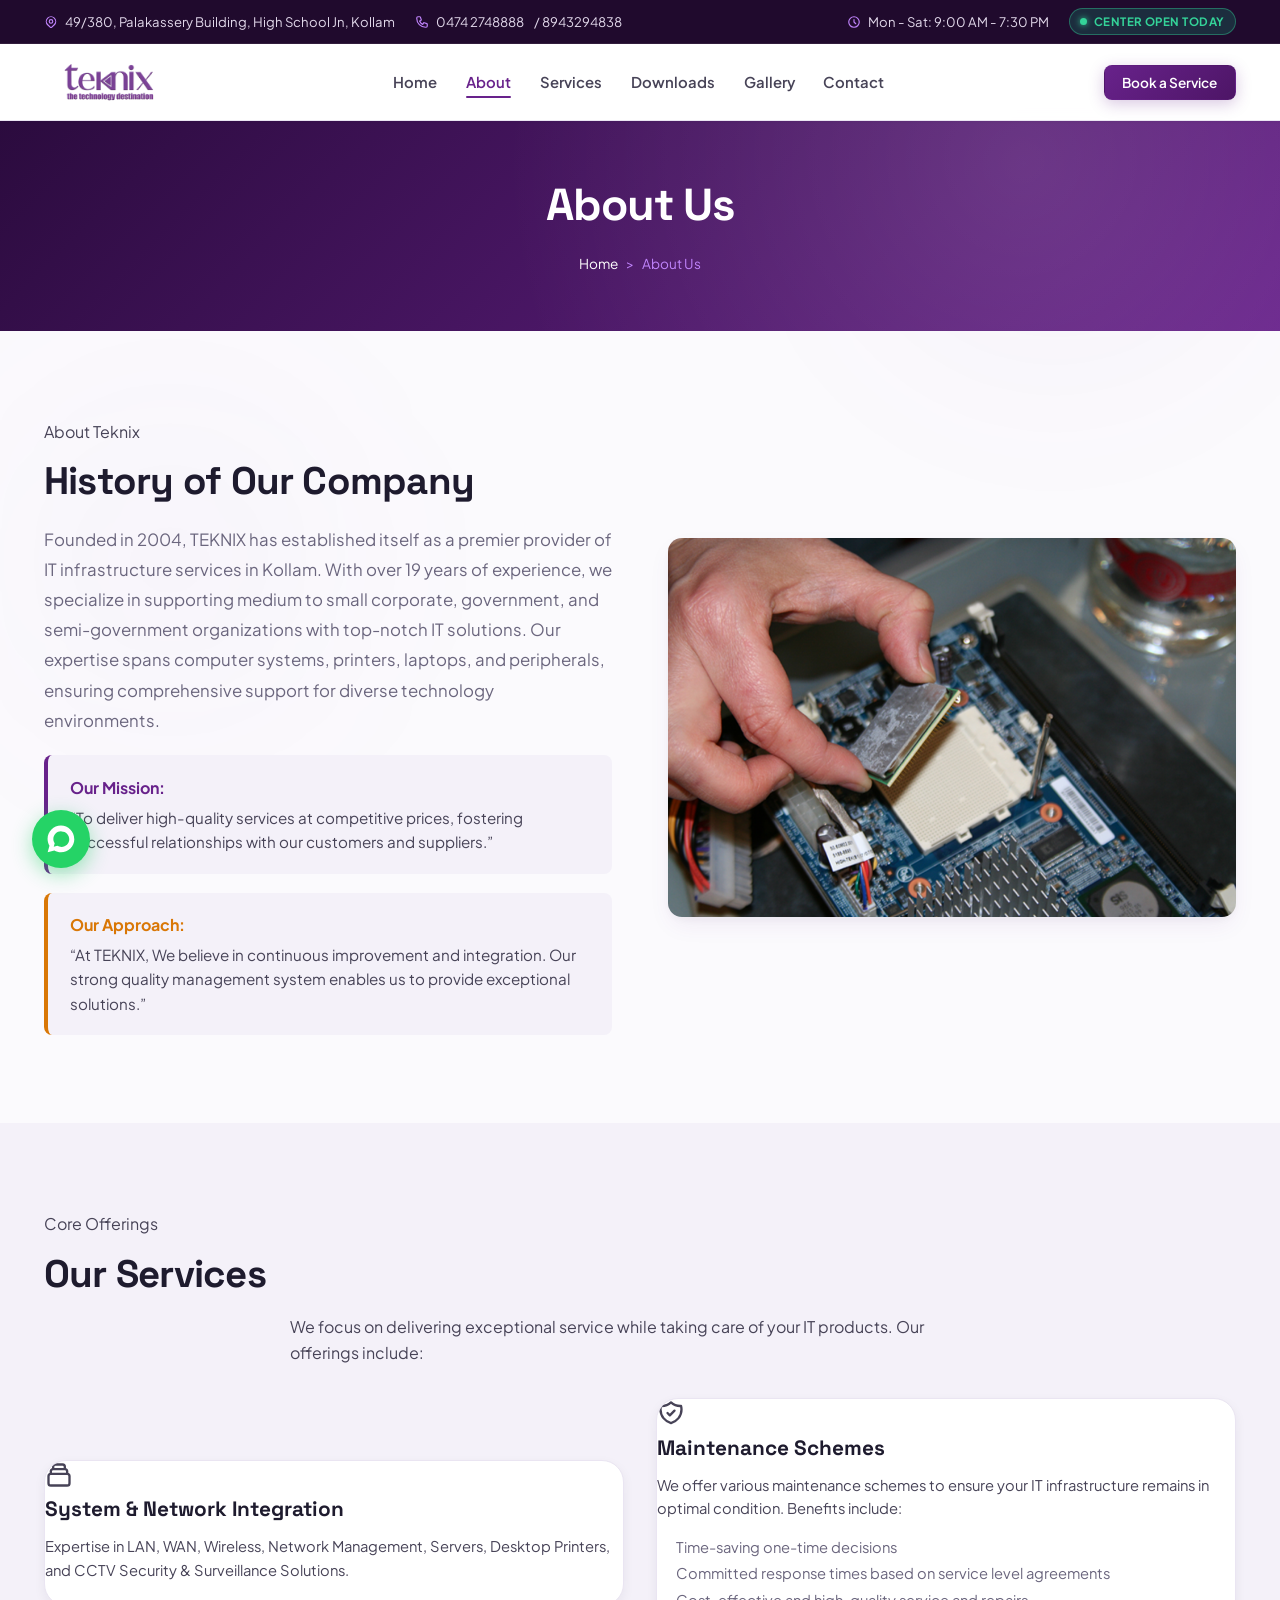
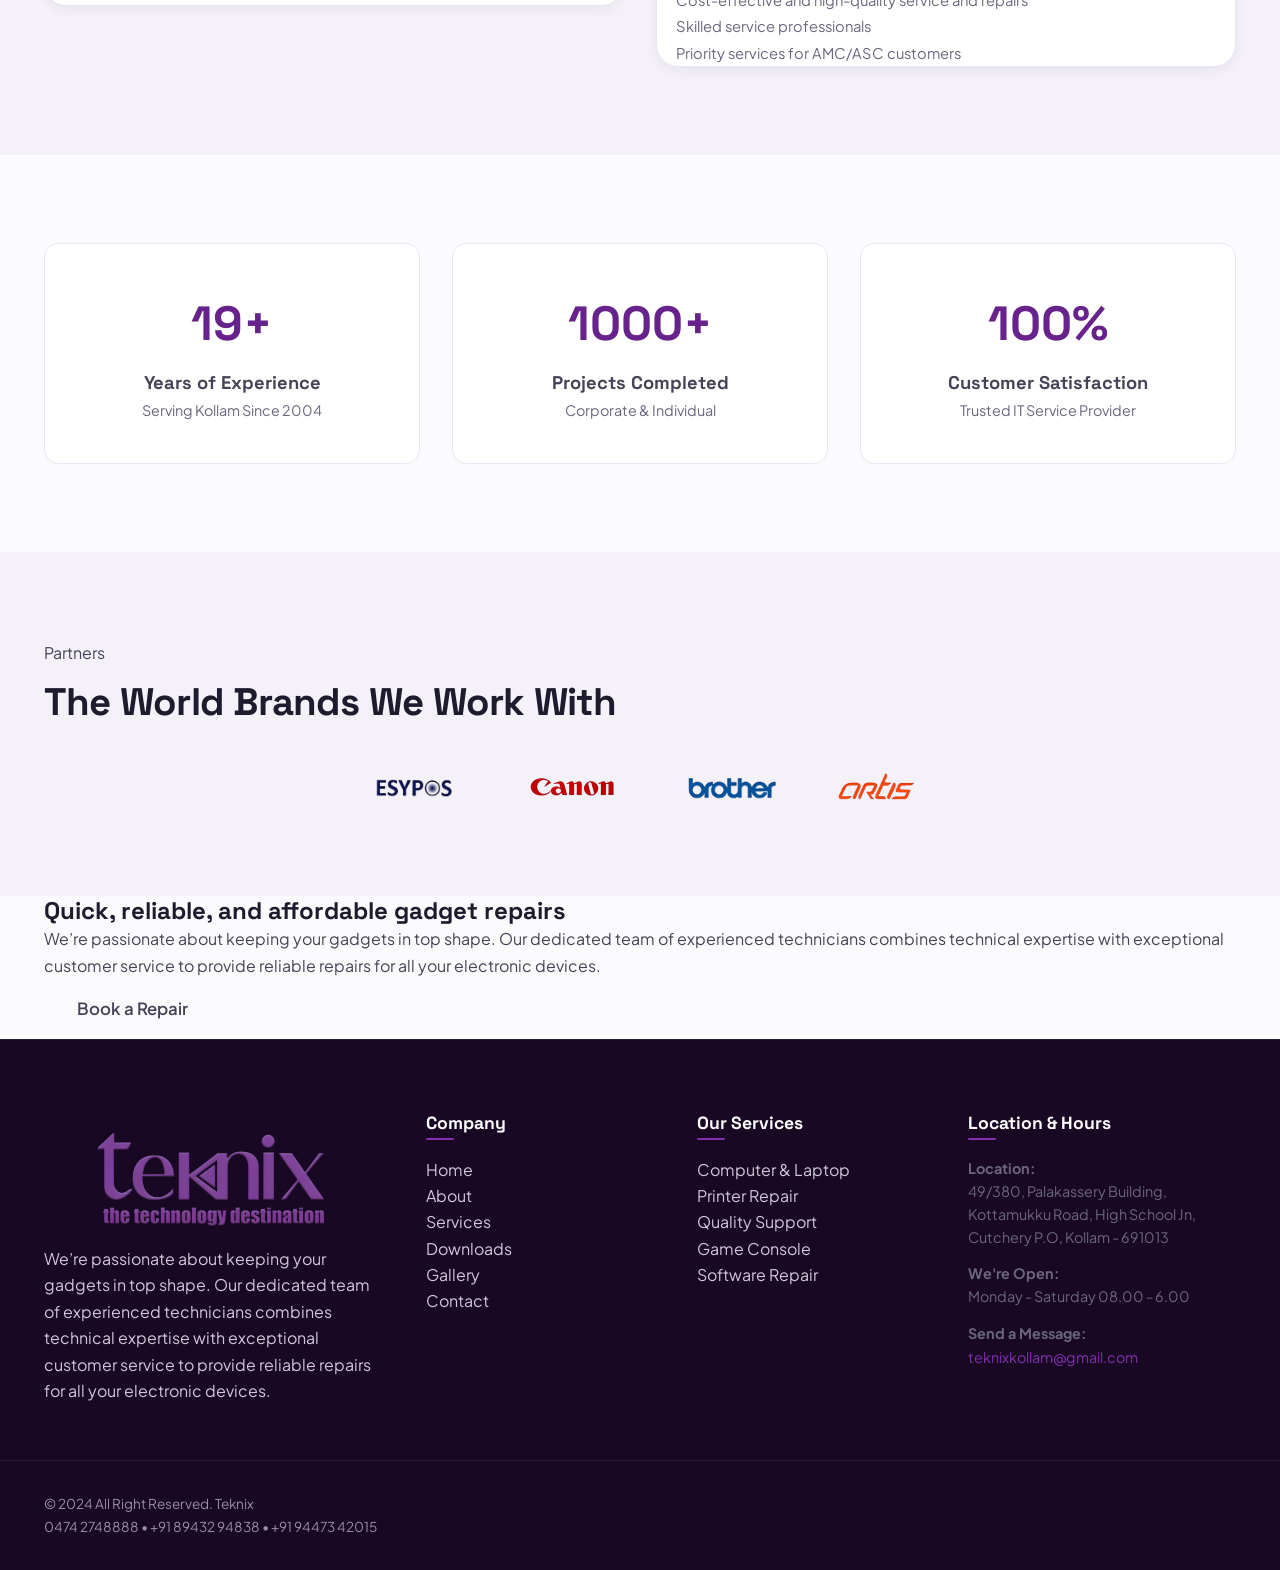
==== commit 926e890f: "fix: strictly preserve beautiful UI and slider while using only old website contents, images, and se" ====
--- a/about.html
+++ b/about.html
@@ -3,15 +3,14 @@
 <head>
   <meta charset="UTF-8">
   <meta name="viewport" content="width=device-width, initial-scale=1.0">
-  <title>About Us | Teknix - The Technology Destination | Kollam</title>
-  <meta name="description" content="Learn about Teknix, Kollam's trusted IT hardware and POS solutions provider for over 15 years. Authorised service center at High School Junction, Kollam.">
-  <link rel="icon" type="image/png" href="images/lgotek.png">
+  <title>About Us | Teknix — IT Infrastructure & Service Center Kollam</title>
+  <meta name="description" content="Founded in 2004, TEKNIX has established itself as a premier provider of IT infrastructure services in Kollam with over 19 years of experience.">
+  <link rel="icon" type="image/png" href="images/teknix-logo.png">
   <link rel="stylesheet" href="css/style.css">
 </head>
 <body>
 
   <!-- TOP BAR -->
-  <!-- TOP ANNOUNCEMENT BAR (CLEAN, TIDY & RESPONSIVE) -->
   <div class="top-bar">
     <div class="container">
       <div class="top-bar-left">
@@ -20,7 +19,7 @@
             <path stroke-linecap="round" stroke-linejoin="round" d="M17.657 16.657L13.414 20.9a1.998 1.998 0 01-2.827 0l-4.244-4.243a8 8 0 1111.314 0z"></path>
             <path stroke-linecap="round" stroke-linejoin="round" d="M15 11a3 3 0 11-6 0 3 3 0 016 0z"></path>
           </svg>
-          <a href="https://maps.app.goo.gl/BwHeQLVbWqw4kqsV6" target="_blank" rel="noopener">49/380, High School Jn, Kollam</a>
+          <a href="https://maps.app.goo.gl/BwHeQLVbWqw4kqsV6" target="_blank" rel="noopener">49/380, Palakassery Building, High School Jn, Kollam</a>
         </div>
         <div class="top-item">
           <svg width="14" height="14" fill="none" stroke="currentColor" stroke-width="2" viewBox="0 0 24 24">
@@ -53,15 +52,15 @@
 
         <ul class="nav-links" id="navLinks">
           <li><a href="index.html" class="nav-link">Home</a></li>
-          <li><a href="about.html" class="nav-link active">About Us</a></li>
+          <li><a href="about.html" class="nav-link active">About</a></li>
           <li><a href="services.html" class="nav-link">Services</a></li>
-          <li><a href="amc.html" class="nav-link">AMC Plans</a></li>
+          <li><a href="downloads.html" class="nav-link">Downloads</a></li>
           <li><a href="gallery.html" class="nav-link">Gallery</a></li>
           <li><a href="contact.html" class="nav-link">Contact</a></li>
         </ul>
 
         <div class="nav-actions">
-          <button type="button" class="btn btn-primary btn-sm open-booking-modal" data-service-prefill="About Teknix Enquiry">
+          <button type="button" class="btn btn-primary btn-sm open-booking-modal" data-service-prefill="About Enquiry">
             Book a Service
           </button>
           <button class="menu-toggle" id="menuToggle" aria-label="Toggle Navigation Menu">
@@ -77,197 +76,259 @@
   <!-- PAGE HERO -->
   <section class="page-hero">
     <div class="container">
-      <h1 class="page-hero-title reveal">About Teknix</h1>
-      <p class="page-hero-desc reveal delay-1">Empowering businesses and individuals across Kollam with reliable IT infrastructure, certified repairs, and retail point-of-sale solutions.</p>
-      <div class="breadcrumb-nav reveal delay-2">
+      <h1 class="page-hero-title reveal">About Us</h1>
+      <div class="breadcrumb-nav reveal delay-1">
         <a href="index.html">Home</a> &gt; <span>About Us</span>
       </div>
     </div>
   </section>
 
-  <!-- MAIN ABOUT CONTENT -->
-  <section class="section-pad" style="background: #ffffff;">
-    <div class="container">
-      <div class="why-grid">
+  <!-- HISTORY OF OUR COMPANY (EXACT TEXT FROM ORIGINAL SITE) -->
+  <section class="section-pad">
+    <div class="container">
+      <div class="two-col-grid" style="display: grid; grid-template-columns: 1fr 1fr; gap: 3.5rem; align-items: center;">
         <div class="reveal-left">
-          <span class="badge badge-purple">Our Story</span>
-          <h2 style="font-size: 2.2rem; margin: 1rem 0 1.2rem;">15+ Years of Dedicated Engineering in Kollam</h2>
-          <p style="color: var(--text-body); line-height: 1.7; margin-bottom: 1.2rem;">
-            Founded with a vision to deliver world-class technology solutions to South Kerala, <b>Teknix - The Technology Destination</b> has grown into one of Kollam's most respected Authorised IT & POS Service Centers.
+          <span class="section-tag">About Teknix</span>
+          <h2 class="section-title" style="margin-bottom: 1.2rem;">History of Our Company</h2>
+          <p style="color: var(--text-muted); font-size: 1.05rem; line-height: 1.8; margin-bottom: 1.2rem;">
+            Founded in 2004, TEKNIX has established itself as a premier provider of IT infrastructure services in Kollam. With over 19 years of experience, we specialize in supporting medium to small corporate, government, and semi-government organizations with top-notch IT solutions. Our expertise spans computer systems, printers, laptops, and peripherals, ensuring comprehensive support for diverse technology environments.
           </p>
-          <p style="color: var(--text-body); line-height: 1.7; margin-bottom: 1.5rem;">
-            Located conveniently at 49/380, Palakassery Building, High School Junction, we house an ESD-safe micro-soldering laboratory, multi-brand printer diagnostic benches, and an enterprise networking deployment crew.
+          <div style="background: var(--bg-surface-alt); padding: 1.2rem 1.4rem; border-left: 4px solid var(--brand-purple); border-radius: var(--radius-sm); margin-bottom: 1.2rem;">
+            <strong style="color: var(--brand-purple);">Our Mission:</strong>
+            <p style="margin-top: 0.3rem; color: var(--text-color); font-size: 0.95rem; line-height: 1.6;">
+              &ldquo;To deliver high-quality services at competitive prices, fostering successful relationships with our customers and suppliers.&rdquo;
+            </p>
+          </div>
+          <div style="background: var(--bg-surface-alt); padding: 1.2rem 1.4rem; border-left: 4px solid var(--accent-amber); border-radius: var(--radius-sm);">
+            <strong style="color: var(--accent-amber);">Our Approach:</strong>
+            <p style="margin-top: 0.3rem; color: var(--text-color); font-size: 0.95rem; line-height: 1.6;">
+              &ldquo;At TEKNIX, We believe in continuous improvement and integration. Our strong quality management system enables us to provide exceptional solutions.&rdquo;
+            </p>
+          </div>
+        </div>
+
+        <div class="reveal-right">
+          <img src="images/services/serviceimg5.png" alt="Teknix Service Center" style="width: 100%; border-radius: var(--radius-md); box-shadow: var(--shadow-md);">
+        </div>
+      </div>
+    </div>
+  </section>
+
+  <!-- OUR SERVICES & OFFERINGS (EXACT FROM ORIGINAL SITE) -->
+  <section class="section-pad" style="background: var(--bg-surface-alt);">
+    <div class="container">
+      <div class="section-header text-center reveal-up">
+        <span class="section-tag">Core Offerings</span>
+        <h2 class="section-title">Our Services</h2>
+        <p class="section-sub-desc" style="max-width: 700px; margin: 0.8rem auto 0;">
+          We focus on delivering exceptional service while taking care of your IT products. Our offerings include:
+        </p>
+      </div>
+
+      <div class="two-col-grid" style="display: grid; grid-template-columns: 1fr 1fr; gap: 2rem; margin-top: 2rem;">
+        
+        <!-- System & Network Integration -->
+        <div class="service-card reveal-up">
+          <div class="service-icon-box">
+            <svg width="28" height="28" fill="none" stroke="currentColor" stroke-width="2" viewBox="0 0 24 24">
+              <path stroke-linecap="round" stroke-linejoin="round" d="M19 11H5m14 0a2 2 0 012 2v6a2 2 0 01-2 2H5a2 2 0 01-2-2v-6a2 2 0 012-2m14 0V9a2 2 0 00-2-2M5 11V9a2 2 0 012-2m0 0V5a2 2 0 012-2h6a2 2 0 012 2v2M7 7h10"></path>
+            </svg>
+          </div>
+          <h3 class="service-title">System &amp; Network Integration</h3>
+          <p class="service-desc">
+            Expertise in LAN, WAN, Wireless, Network Management, Servers, Desktop Printers, and CCTV Security &amp; Surveillance Solutions.
           </p>
-
-          <div class="two-col-grid" style="margin-top: 1.5rem;">
-            <div style="background: var(--bg-surface-alt); padding: 1.5rem; border-radius: var(--radius-md); border-left: 4px solid var(--brand-purple);">
-              <h4 style="color: var(--brand-purple); font-size: 1.1rem; margin-bottom: 0.3rem;">Our Mission</h4>
-              <p style="font-size: 0.88rem; color: var(--text-body);">To provide transparent, rapid, and component-level technical solutions that maximize uptime and eliminate IT bottlenecks.</p>
-            </div>
-            <div style="background: var(--bg-surface-alt); padding: 1.5rem; border-radius: var(--radius-md); border-left: 4px solid var(--brand-purple);">
-              <h4 style="color: var(--brand-purple); font-size: 1.1rem; margin-bottom: 0.3rem;">Our Vision</h4>
-              <p style="font-size: 0.88rem; color: var(--text-body);">To be South Kerala's premier single-window partner for IT retail, hardware maintenance, and retail business automation.</p>
-            </div>
-          </div>
-        </div>
-
-        <div class="reveal-right">
-          <img src="images/services/serviceimg5.png" alt="Teknix Service Center" style="border-radius: var(--radius-lg); box-shadow: var(--shadow-lg); border: 1px solid var(--border-purple);">
-        </div>
-      </div>
-    </div>
-  </section>
-
-  <!-- CORE VALUES -->
-  <section class="section-pad" style="background: var(--bg-surface-alt);">
-    <div class="container">
-      <div class="section-head reveal">
-        <span class="badge badge-purple">Guiding Principles</span>
-        <h2 class="section-title">The Pillars of Our Service Excellence</h2>
-        <p class="section-desc">Every laptop repair, printer service, and corporate AMC is governed by strict standards of technical integrity.</p>
-      </div>
-
-      <div class="services-grid">
-        <div class="pillar-card reveal delay-1">
-          <div class="pillar-icon">
-            <svg width="24" height="24" fill="none" stroke="currentColor" stroke-width="2" viewBox="0 0 24 24">
+        </div>
+
+        <!-- Maintenance Schemes & Benefits -->
+        <div class="service-card reveal-up delay-1">
+          <div class="service-icon-box">
+            <svg width="28" height="28" fill="none" stroke="currentColor" stroke-width="2" viewBox="0 0 24 24">
               <path stroke-linecap="round" stroke-linejoin="round" d="M9 12l2 2 4-4m5.618-4.016A11.955 11.955 0 0112 2.944a11.955 11.955 0 01-8.618 3.04A12.02 12.02 0 003 9c0 5.591 3.824 10.29 9 11.622 5.176-1.332 9-6.03 9-11.622 0-1.042-.133-2.052-.382-3.016z"></path>
             </svg>
           </div>
-          <h4 class="pillar-title">Technical Competence</h4>
-          <p class="pillar-desc">Continuous training on the latest BGA chipsets, high-speed thermal printers, and optical fiber network protocols.</p>
-        </div>
-
-        <div class="pillar-card reveal delay-2">
-          <div class="pillar-icon">
-            <svg width="24" height="24" fill="none" stroke="currentColor" stroke-width="2" viewBox="0 0 24 24">
-              <path stroke-linecap="round" stroke-linejoin="round" d="M12 8c-1.657 0-3 .895-3 2s1.343 2 3 2 3 .895 3 2-1.343 2-3 2m0-8c1.11 0 2.08.402 2.599 1M12 8V7m0 1v8m0 0v1m0-1c-1.11 0-2.08-.402-2.599-1M21 12a9 9 0 11-18 0 9 9 0 0118 0z"></path>
-            </svg>
-          </div>
-          <h4 class="pillar-title">Transparent Dealings</h4>
-          <p class="pillar-desc">No inflated repair estimates or false component replacements. We repair down to the component level rather than replacing entire costly modules.</p>
-        </div>
-
-        <div class="pillar-card reveal delay-3">
-          <div class="pillar-icon">
-            <svg width="24" height="24" fill="none" stroke="currentColor" stroke-width="2" viewBox="0 0 24 24">
-              <path stroke-linecap="round" stroke-linejoin="round" d="M17 20h5v-2a3 3 0 00-5.356-1.857M17 20H7m10 0v-2c0-.656-.126-1.283-.356-1.857M7 20H2v-2a3 3 0 015.356-1.857M7 20v-2c0-.656.126-1.283.356-1.857m0 0a5.002 5.002 0 019.288 0M15 7a3 3 0 11-6 0 3 3 0 016 0zm6 3a2 2 0 11-4 0 2 2 0 014 0zM7 10a2 2 0 11-4 0 2 2 0 014 0z"></path>
-            </svg>
-          </div>
-          <h4 class="pillar-title">Customer-Centric SLAs</h4>
-          <p class="pillar-desc">Whether an individual student needing urgent laptop repair for exams or a 50-node supermarket POS network, we treat your urgency as our own.</p>
-        </div>
-      </div>
-    </div>
-  </section>
-
-  <!-- CTA STRIP -->
-  <section style="background: linear-gradient(135deg, var(--brand-purple) 0%, #350849 100%); color: #fff; padding: 4rem 0; text-align: center;">
-    <div class="container reveal">
-      <h2 style="font-size: 2.2rem; color: #fff; margin-bottom: 1rem;">Experience the Teknix Difference in Kollam</h2>
-      <p style="font-size: 1.1rem; color: #e9d5ff; max-width: 650px; margin: 0 auto 2rem;">Visit our service center at High School Junction or reach out for prompt assistance.</p>
-      <div style="display: flex; gap: 1rem; justify-content: center; flex-wrap: wrap;">
-        <a href="contact.html" class="btn btn-secondary btn-lg" style="background: #fff; color: var(--brand-purple);">Contact Our Helpdesk</a>
-        <a href="https://wa.me/918943294838" class="btn btn-whatsapp btn-lg" target="_blank" rel="noopener">Chat on WhatsApp</a>
+          <h3 class="service-title">Maintenance Schemes</h3>
+          <p class="service-desc" style="margin-bottom: 0.8rem;">
+            We offer various maintenance schemes to ensure your IT infrastructure remains in optimal condition. Benefits include:
+          </p>
+          <ul style="color: var(--text-muted); font-size: 0.92rem; line-height: 1.8; padding-left: 1.2rem;">
+            <li>Time-saving one-time decisions</li>
+            <li>Committed response times based on service level agreements</li>
+            <li>Cost-effective and high-quality service and repairs</li>
+            <li>Skilled service professionals</li>
+            <li>Priority services for AMC/ASC customers</li>
+          </ul>
+        </div>
+
+      </div>
+    </div>
+  </section>
+
+  <!-- COUNTER STATS (EXACT FROM ORIGINAL SITE) -->
+  <section class="section-pad">
+    <div class="container">
+      <div style="display: grid; grid-template-columns: repeat(auto-fit, minmax(240px, 1fr)); gap: 2rem; text-align: center;">
+        
+        <div class="stat-card reveal-up" style="background: var(--bg-surface); padding: 2.5rem 1.5rem; border-radius: var(--radius-md); border: 1px solid var(--border-subtle);">
+          <div style="font-size: 3rem; font-weight: 800; color: var(--brand-purple); font-family: 'Space Grotesk', sans-serif;">19+</div>
+          <h4 style="font-size: 1.15rem; margin-top: 0.5rem; color: var(--text-color);">Years of Experience</h4>
+          <p style="color: var(--text-muted); font-size: 0.9rem; margin-top: 0.3rem;">Serving Kollam Since 2004</p>
+        </div>
+
+        <div class="stat-card reveal-up delay-1" style="background: var(--bg-surface); padding: 2.5rem 1.5rem; border-radius: var(--radius-md); border: 1px solid var(--border-subtle);">
+          <div style="font-size: 3rem; font-weight: 800; color: var(--brand-purple); font-family: 'Space Grotesk', sans-serif;">1000+</div>
+          <h4 style="font-size: 1.15rem; margin-top: 0.5rem; color: var(--text-color);">Projects Completed</h4>
+          <p style="color: var(--text-muted); font-size: 0.9rem; margin-top: 0.3rem;">Corporate &amp; Individual</p>
+        </div>
+
+        <div class="stat-card reveal-up delay-2" style="background: var(--bg-surface); padding: 2.5rem 1.5rem; border-radius: var(--radius-md); border: 1px solid var(--border-subtle);">
+          <div style="font-size: 3rem; font-weight: 800; color: var(--brand-purple); font-family: 'Space Grotesk', sans-serif;">100%</div>
+          <h4 style="font-size: 1.15rem; margin-top: 0.5rem; color: var(--text-color);">Customer Satisfaction</h4>
+          <p style="color: var(--text-muted); font-size: 0.9rem; margin-top: 0.3rem;">Trusted IT Service Provider</p>
+        </div>
+
+      </div>
+    </div>
+  </section>
+
+  <!-- WORLD BRANDS WE WORK WITH (EXACT FROM ORIGINAL SITE) -->
+  <section class="section-pad" style="background: var(--bg-surface-alt);">
+    <div class="container text-center">
+      <span class="section-tag">Partners</span>
+      <h2 class="section-title">The World Brands We Work With</h2>
+      <div class="brands-marquee" style="display: flex; justify-content: center; align-items: center; gap: 3.5rem; flex-wrap: wrap; margin-top: 2.5rem;">
+        <img src="images/slider/esypos.png" alt="ESYPOS" style="height: 42px; object-fit: contain;">
+        <img src="images/slider/canon.png" alt="Canon" style="height: 36px; object-fit: contain;">
+        <img src="images/slider/brother.png" alt="Brother" style="height: 38px; object-fit: contain;">
+        <img src="images/slider/artis.png" alt="Artis" style="height: 34px; object-fit: contain;">
+      </div>
+    </div>
+  </section>
+
+  <!-- QUICK CTA BANNER -->
+  <section class="cta-banner">
+    <div class="container cta-banner-inner">
+      <div class="cta-banner-text">
+        <h2 class="cta-banner-title">Quick, reliable, and affordable gadget repairs</h2>
+        <p class="cta-banner-desc">We’re passionate about keeping your gadgets in top shape. Our dedicated team of experienced technicians combines technical expertise with exceptional customer service to provide reliable repairs for all your electronic devices.</p>
+      </div>
+      <div class="cta-banner-actions">
+        <a href="contact.html" class="btn btn-light btn-lg">Book a Repair</a>
       </div>
     </div>
   </section>
 
   <!-- FOOTER -->
   <footer class="site-footer">
-    <div class="container">
-      <div class="footer-grid">
-        <div class="footer-col">
-          <div class="brand-logo-wrap" style="margin-bottom: 1.2rem; background: #ffffff; padding: 0.6rem 1rem; border-radius: var(--radius-sm); display: inline-block;">
-            <img src="images/teknix-logo.png" alt="Teknix" style="height: 38px;">
-          </div>
-          <p style="font-size: 0.9rem; line-height: 1.6; margin-bottom: 1.4rem;">
-            South Kerala's premier technology destination for chip-level laptop & desktop servicing, printer repairs, enterprise structured cabling, and retail POS solutions.
-          </p>
-        </div>
-
-        <div class="footer-col">
-          <h4>Navigation</h4>
-          <div class="footer-links-list">
-            <a href="index.html">Home</a>
-            <a href="about.html">About Us</a>
-            <a href="services.html">Services</a>
-            <a href="amc.html">AMC Plans</a>
-            <a href="gallery.html">Gallery</a>
-            <a href="contact.html">Contact Us</a>
-          </div>
-        </div>
-
-        <div class="footer-col">
-          <h4>Services</h4>
-          <div class="footer-links-list">
-            <a href="services.html">Computer & Laptop Repairs</a>
-            <a href="services.html">Canon & Brother Printer Service</a>
-            <a href="services.html">Structured Cabling & Wi-Fi</a>
-            <a href="services.html">EsyPOS Billing Systems</a>
-            <a href="amc.html">Annual Maintenance Contracts</a>
-          </div>
-        </div>
-
-        <div class="footer-col">
-          <h4>Service Center</h4>
-          <p style="font-size: 0.9rem; line-height: 1.6; margin-bottom: 0.8rem;">
-            49/380, Palakassery Building,<br>
-            High School Junction, Kollam,<br>
-            Kerala 691009, India
-          </p>
-          <p style="font-size: 0.9rem; color: #ffffff; font-weight: 600;">
-            ☎ 0474 2748888<br>
-            📱 +91 89432 94838 / +91 94473 42015
-          </p>
-        </div>
-      </div>
-
-      <div class="footer-bottom">
-        <div>&copy; 2026 Teknix - The Technology Destination. All Rights Reserved.</div>
-        <div>Authorised Service Center • High School Jn, Kollam</div>
+    <div class="container footer-grid">
+      <div class="footer-col">
+        <img src="images/teknix-logo.png" alt="Teknix Logo" class="footer-logo">
+        <p class="footer-desc">
+          We’re passionate about keeping your gadgets in top shape. Our dedicated team of experienced technicians combines technical expertise with exceptional customer service to provide reliable repairs for all your electronic devices.
+        </p>
+      </div>
+
+      <div class="footer-col">
+        <h4 class="footer-title">Company</h4>
+        <ul class="footer-links">
+          <li><a href="index.html">Home</a></li>
+          <li><a href="about.html">About</a></li>
+          <li><a href="services.html">Services</a></li>
+          <li><a href="downloads.html">Downloads</a></li>
+          <li><a href="gallery.html">Gallery</a></li>
+          <li><a href="contact.html">Contact</a></li>
+        </ul>
+      </div>
+
+      <div class="footer-col">
+        <h4 class="footer-title">Our Services</h4>
+        <ul class="footer-links">
+          <li><a href="services.html">Computer &amp; Laptop</a></li>
+          <li><a href="services.html">Printer Repair</a></li>
+          <li><a href="services.html">Quality Support</a></li>
+          <li><a href="services.html">Game Console</a></li>
+          <li><a href="services.html">Software Repair</a></li>
+        </ul>
+      </div>
+
+      <div class="footer-col">
+        <h4 class="footer-title">Location &amp; Hours</h4>
+        <p style="color: var(--text-muted); font-size: 0.9rem; line-height: 1.6; margin-bottom: 0.8rem;">
+          <strong>Location:</strong><br>
+          49/380, Palakassery Building,<br>
+          Kottamukku Road, High School Jn,<br>
+          Cutchery P.O, Kollam - 691013
+        </p>
+        <p style="color: var(--text-muted); font-size: 0.9rem; margin-bottom: 0.8rem;">
+          <strong>We're Open:</strong><br>
+          Monday - Saturday 08.00 - 6.00
+        </p>
+        <p style="color: var(--text-muted); font-size: 0.9rem;">
+          <strong>Send a Message:</strong><br>
+          <a href="mailto:teknixkollam@gmail.com" style="color: var(--brand-purple-light);">teknixkollam@gmail.com</a>
+        </p>
+      </div>
+    </div>
+
+    <div class="footer-bottom">
+      <div class="container footer-bottom-inner">
+        <p>&copy; 2024 All Right Reserved. Teknix</p>
+        <div class="footer-bottom-phones">
+          <a href="tel:04742748888">0474 2748888</a> &bull;
+          <a href="tel:8943294838">+91 89432 94838</a> &bull;
+          <a href="tel:9447342015">+91 94473 42015</a>
+        </div>
       </div>
     </div>
   </footer>
 
-  <!-- BOOKING MODAL -->
-  <div class="modal-overlay" id="bookingModal" role="dialog" aria-modal="true" aria-labelledby="modalTitle">
+  <!-- FLOATING WHATSAPP BUTTON -->
+  <a href="https://wa.me/918943294838?text=Hello%20Teknix%20Kollam,%20I%20would%20like%20to%20enquire%20about%20your%20services." 
+     class="floating-whatsapp" 
+     target="_blank" 
+     rel="noopener" 
+     aria-label="Chat on WhatsApp">
+    <svg width="28" height="28" viewBox="0 0 24 24" fill="currentColor">
+      <path d="M12.031 6.172c-3.181 0-5.767 2.586-5.768 5.766-.001 1.298.38 2.27 1.019 3.287l-.711 2.592 2.654-.697c.969.57 2.015.867 3.206.867 3.179 0 5.765-2.586 5.765-5.766 0-3.18-2.586-5.766-5.765-5.766zm9.969 5.766c0 5.514-4.486 10-10 10-1.823 0-3.53-.49-5.005-1.341l-4.995 1.403 1.353-4.937c-.902-1.503-1.422-3.26-1.422-5.125 0-5.514 4.486-10 10-10s10 4.486 10 10z"/>
+    </svg>
+  </a>
+
+  <!-- MODAL FOR BOOKING -->
+  <div class="modal-overlay" id="bookingModal">
     <div class="modal-card">
       <div class="modal-header">
-        <h3 id="modalTitle">Book a Service or Pickup</h3>
-        <button class="modal-close-btn" id="closeModalBtn" aria-label="Close dialog">&times;</button>
-      </div>
-      <div class="modal-body">
-        <form id="modalBookingForm" class="quick-form">
-          <div class="form-group">
-            <label for="modalServiceInput" class="form-label">Service Required</label>
-            <input type="text" id="modalServiceInput" class="form-control" value="Laptop Repair" required>
-          </div>
-          <div class="form-group">
-            <label for="modalNameInput" class="form-label">Your Full Name</label>
-            <input type="text" id="modalNameInput" class="form-control" placeholder="e.g. Arun Nair" required>
-          </div>
-          <div class="form-group">
-            <label for="modalPhoneInput" class="form-label">Contact / WhatsApp Number</label>
-            <input type="tel" id="modalPhoneInput" class="form-control" placeholder="e.g. 9447342015" required pattern="[0-9]{10}">
-          </div>
-          <div class="form-group">
-            <label for="modalNotesInput" class="form-label">Problem Description or Address (for Pickup)</label>
-            <textarea id="modalNotesInput" class="form-control" rows="3" placeholder="Tell us about the issue or specify doorstep pickup address in Kollam"></textarea>
-          </div>
-          <button type="submit" class="btn btn-primary" style="margin-top: 0.5rem; width: 100%;">
-            Confirm & Send via WhatsApp
-          </button>
-        </form>
-      </div>
+        <h3 class="modal-title">Book a Service</h3>
+        <button class="modal-close" id="closeModal">&times;</button>
+      </div>
+      <form id="modalBookingForm" class="quick-form">
+        <div class="form-group">
+          <label class="form-label" for="mbName">Full Name</label>
+          <input type="text" id="mbName" class="form-control" placeholder="Your Name" required>
+        </div>
+        <div class="form-group">
+          <label class="form-label" for="mbPhone">Phone / WhatsApp Number</label>
+          <input type="tel" id="mbPhone" class="form-control" placeholder="e.g. 9447342015" required pattern="[0-9]{10}">
+        </div>
+        <div class="form-group">
+          <label class="form-label" for="mbService">Service Needed</label>
+          <select id="mbService" class="form-control">
+            <option value="Computer,Laptop Sale and Service">Computer, Laptop Sale and Service</option>
+            <option value="All types of printer sales and service">All types of printer sales and service</option>
+            <option value="Structured cabling and networking">Structured cabling and networking</option>
+            <option value="AMC,ASC">AMC, ASC</option>
+            <option value="Billing Softwares">Billing Softwares</option>
+          </select>
+        </div>
+        <div class="form-group">
+          <label class="form-label" for="mbDetails">Problem Description / Notes</label>
+          <textarea id="mbDetails" class="form-control" rows="3" placeholder="Describe your inquiry..."></textarea>
+        </div>
+        <button type="submit" class="btn btn-primary" style="width: 100%; justify-content: center;">
+          Submit Service Request
+        </button>
+      </form>
     </div>
   </div>
-
-  <a href="https://wa.me/918943294838" class="floating-whatsapp" target="_blank" rel="noopener">
-    <svg fill="currentColor" viewBox="0 0 24 24">
-      <path d="M.057 24l1.687-6.163c-1.041-1.804-1.588-3.849-1.587-5.946.003-6.556 5.338-11.891 11.893-11.891 3.181.001 6.167 1.24 8.413 3.488 2.245 2.248 3.481 5.236 3.48 8.414-.003 6.557-5.338 11.892-11.893 11.892-1.99-.001-3.951-.5-5.688-1.448l-6.305 1.654zm6.597-3.807c1.676.995 3.276 1.591 5.392 1.592 5.448 0 9.886-4.434 9.889-9.885.002-5.462-4.415-9.89-9.881-9.892-5.452 0-9.887 4.434-9.889 9.884-.001 2.225.651 3.891 1.746 5.634l-.999 3.648 3.742-.981zm11.387-5.464c-.074-.124-.272-.198-.57-.347-.297-.149-1.758-.868-2.031-.967-.272-.099-.47-.149-.669.149-.198.297-.768.967-.941 1.165-.173.198-.347.223-.644.074-.297-.149-1.255-.462-2.39-1.475-.883-.788-1.48-1.761-1.653-2.059-.173-.297-.018-.458.13-.606.134-.133.297-.347.446-.521.151-.172.2-.296.3-.495.099-.198.05-.372-.025-.521-.075-.148-.669-1.611-.916-2.206-.242-.579-.487-.501-.669-.51l-.57-.01c-.198 0-.52.074-.792.372s-1.04 1.016-1.04 2.479 1.065 2.876 1.213 3.074c.149.198 2.095 3.2 5.076 4.487.709.306 1.263.489 1.694.626.712.226 1.36.194 1.872.118.571-.085 1.758-.719 2.006-1.413.248-.695.248-1.29.173-1.414z"/>
-    </svg>
-  </a>
 
   <script src="js/app.js"></script>
 </body>
